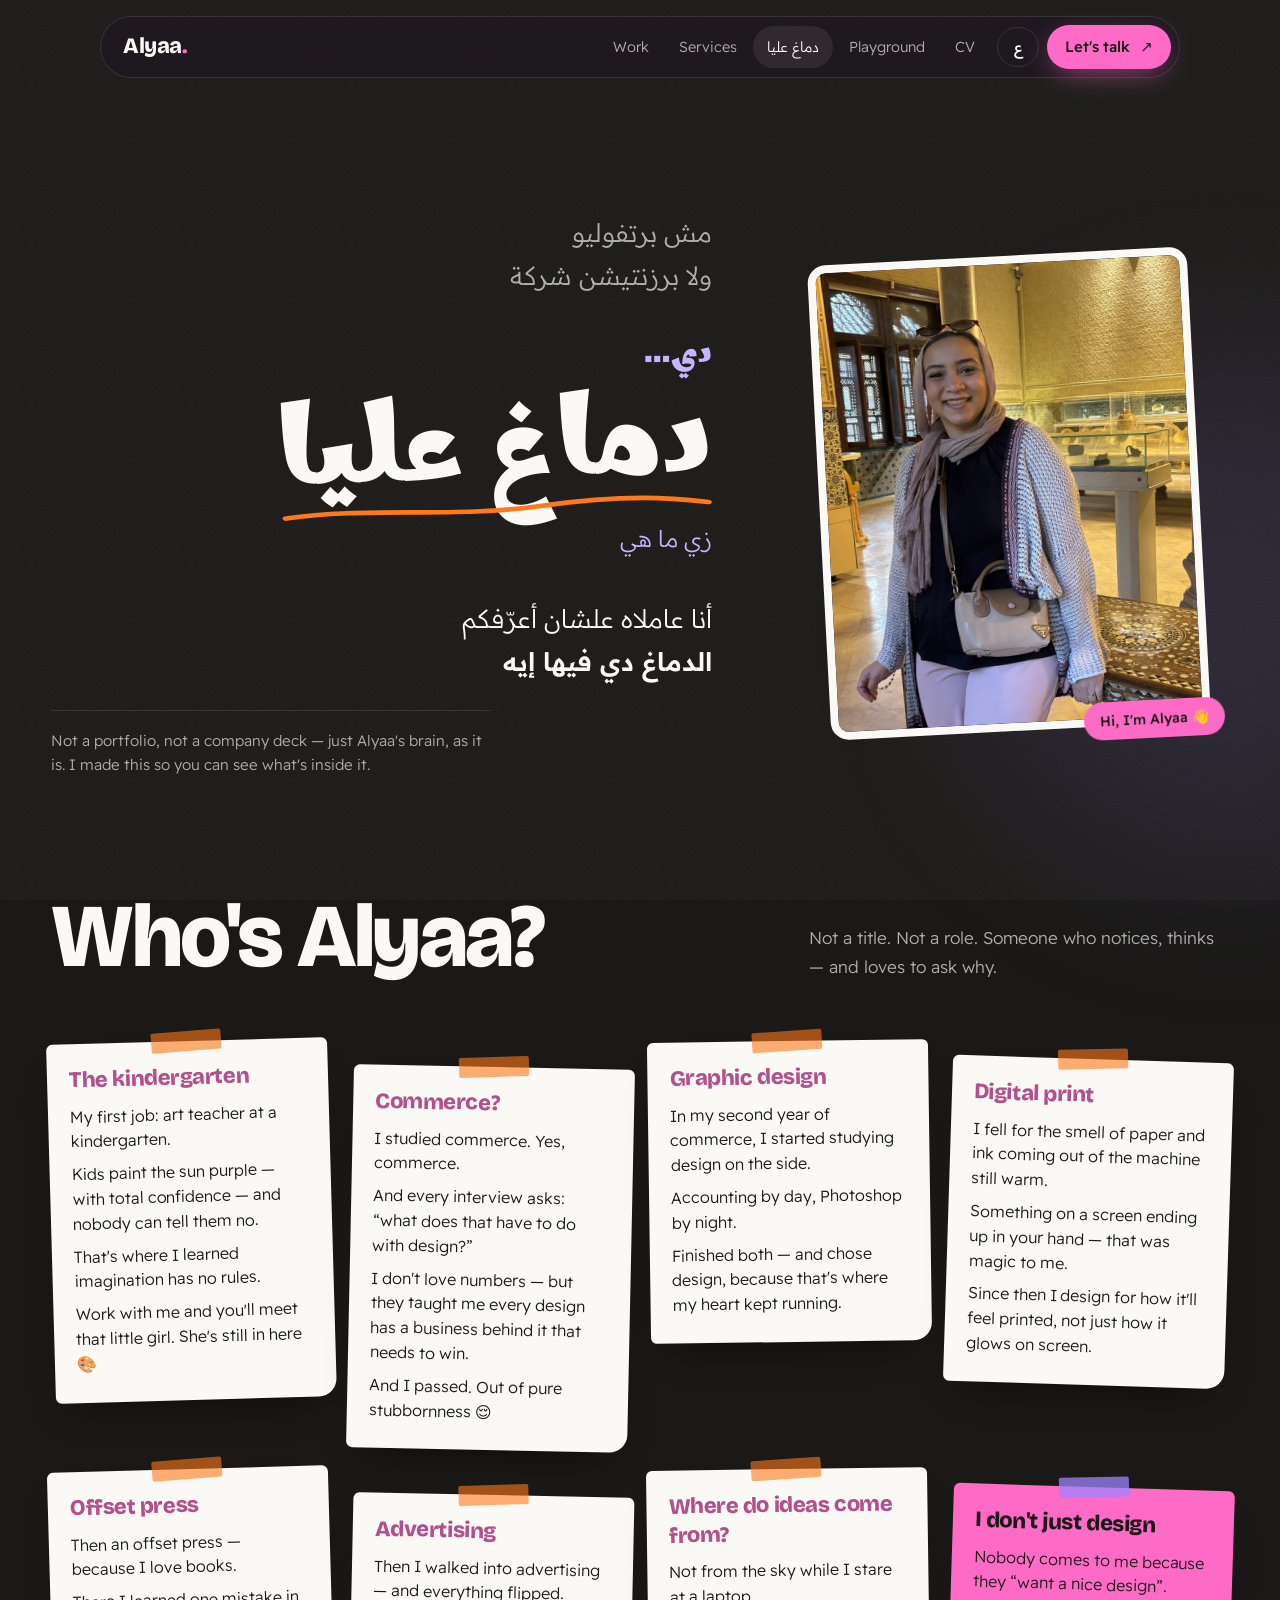
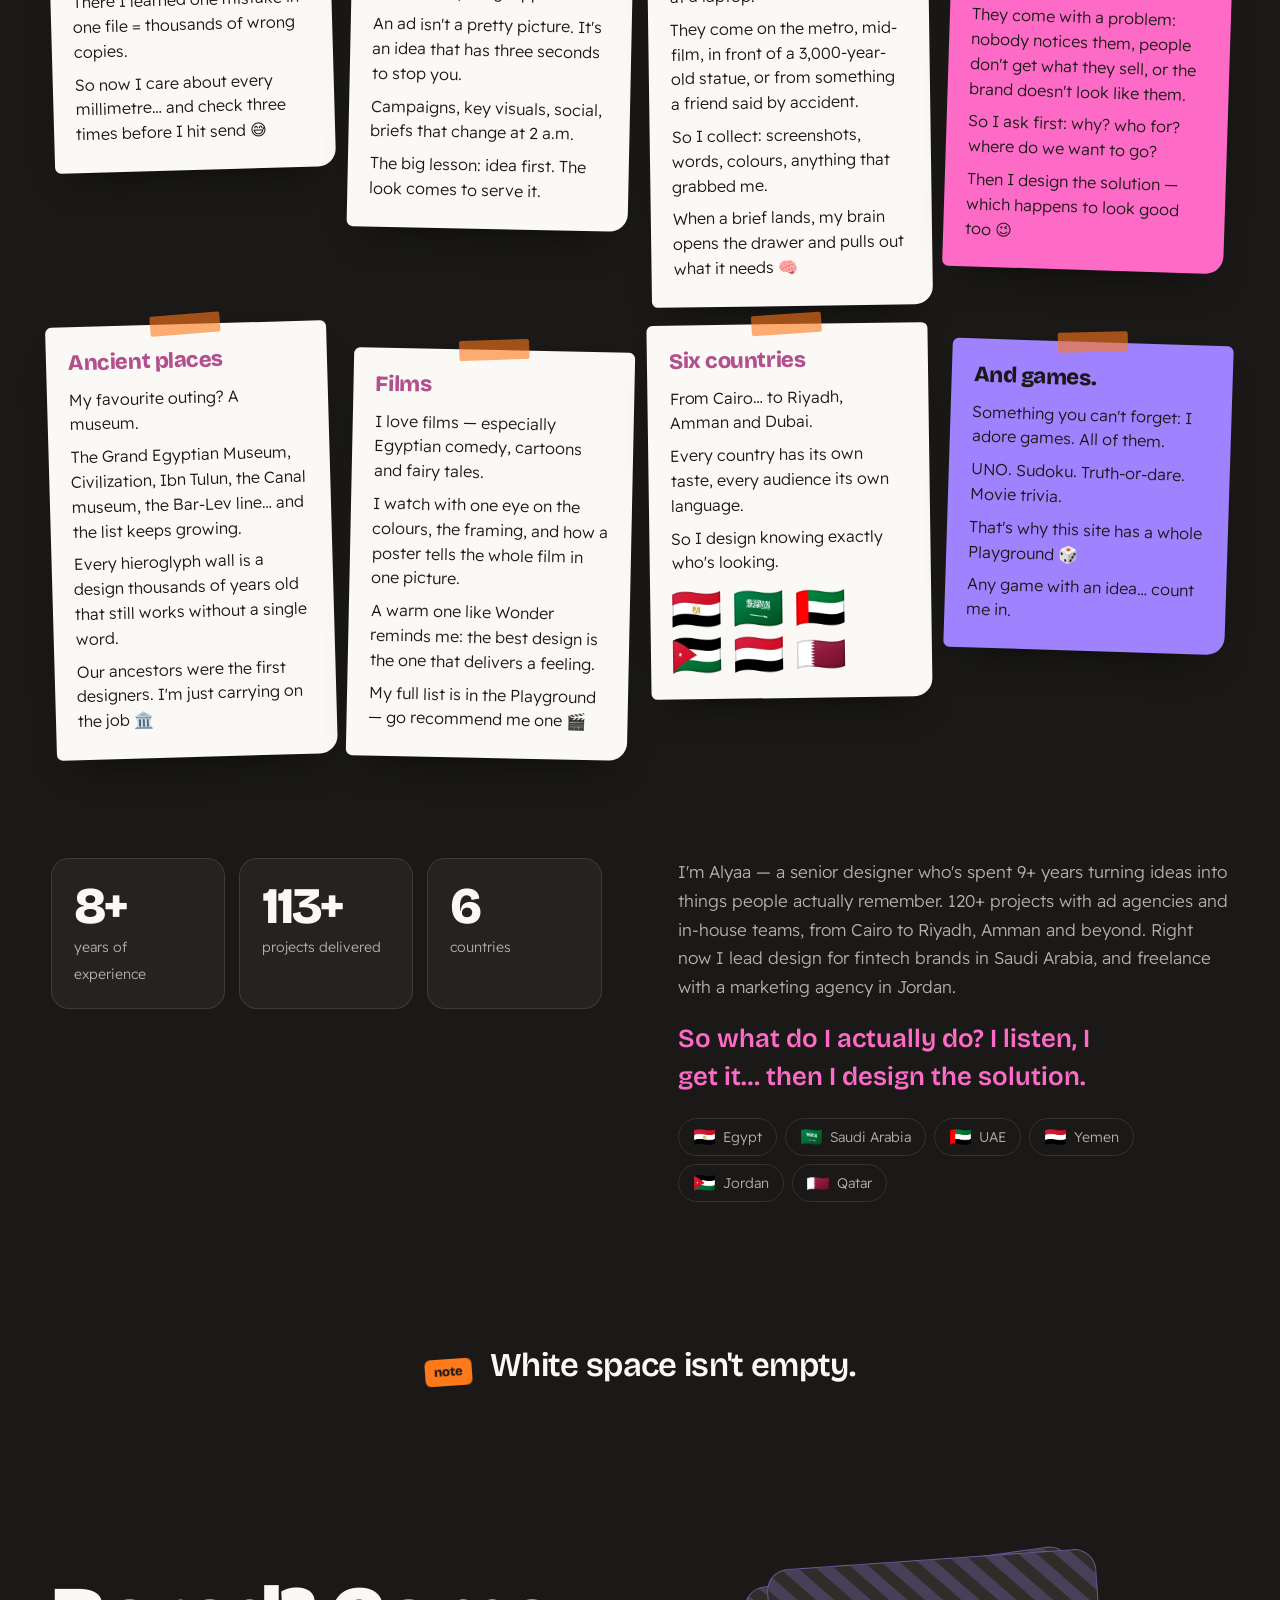
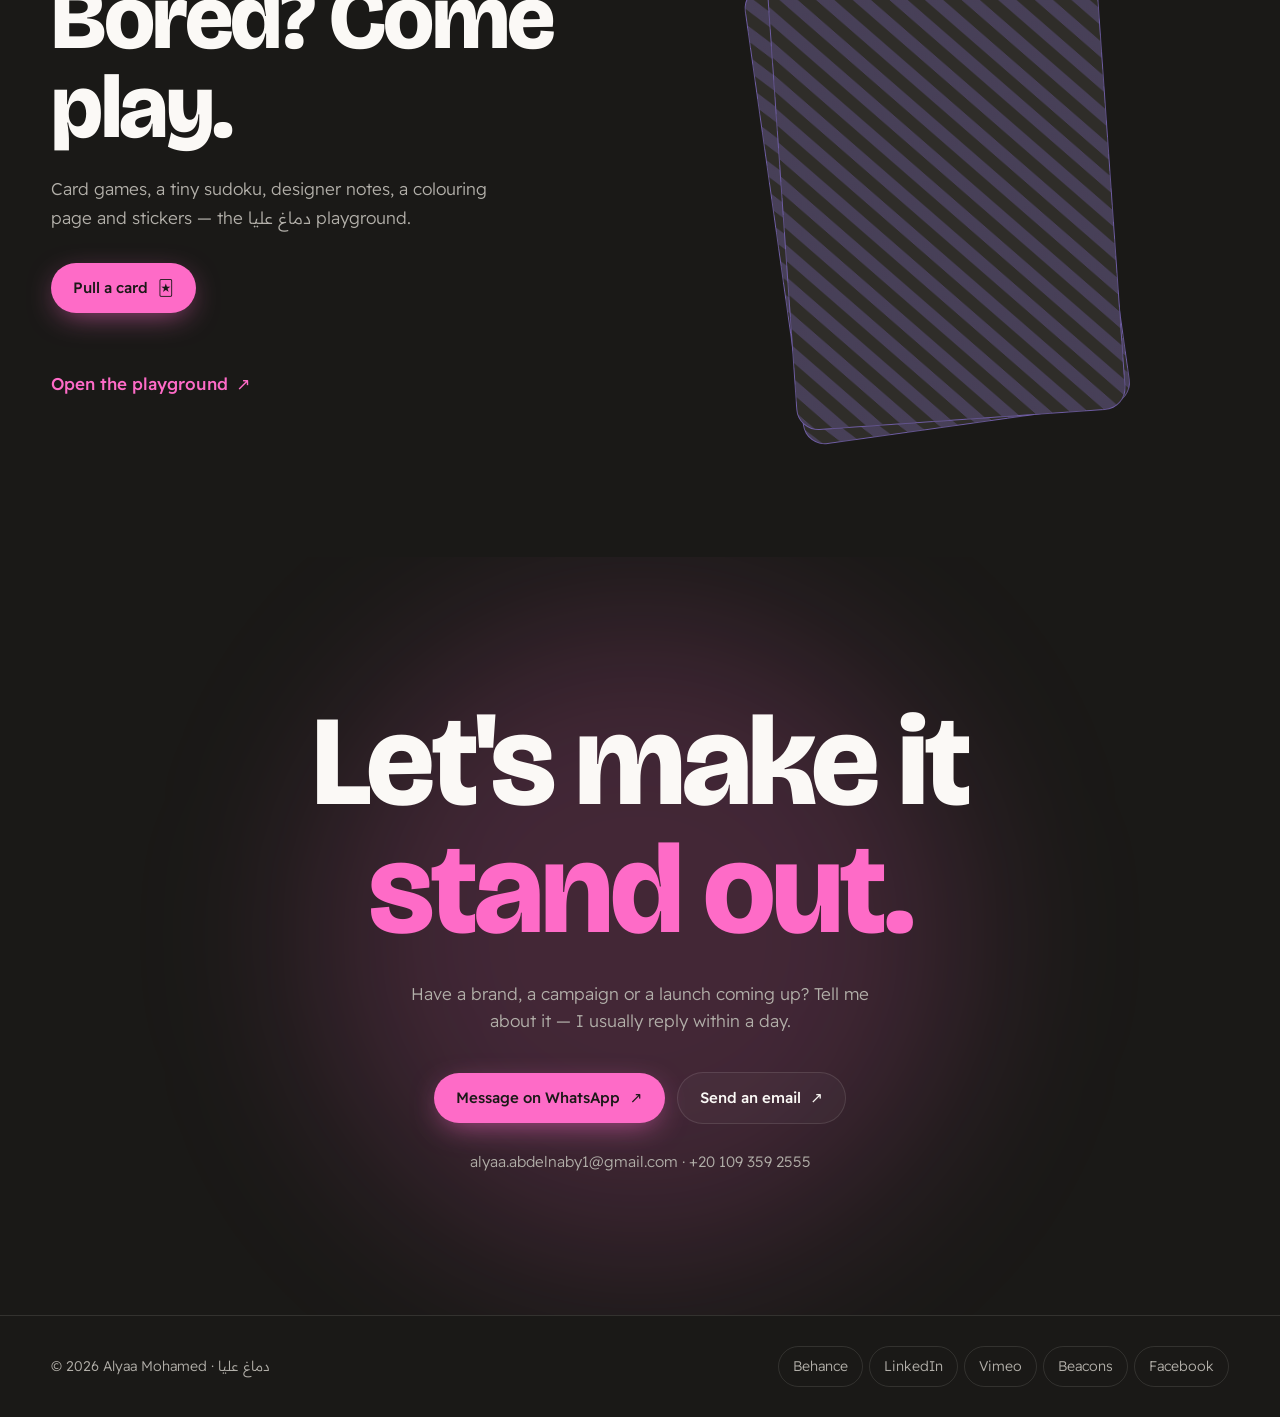
==== brain.html @ 3881c2a4 "Contact form works on GitHub Pages: opens the visitor's email app with the message ready Co-Authored" ====
<!DOCTYPE html>
<html lang="en" dir="ltr">
<head>
<meta charset="utf-8">
<meta name="viewport" content="width=device-width, initial-scale=1">
<title>Alyaa Mohamed — Senior Graphic Designer</title>
<meta name="description" content="دماغ عليا — who Alyaa is, where her way of thinking comes from.">
<meta property="og:title" content="Alyaa Mohamed — دماغ عليا">
<meta property="og:description" content="دماغ عليا — who Alyaa is, where her way of thinking comes from.">
<meta property="og:image" content="https://alyaa-mohamed.github.io/Dmaa8_3alyaa/assets/img/og-share.jpg?v=2">
<meta property="og:image:width" content="1200">
<meta property="og:image:height" content="630">
<meta property="og:type" content="website">
<meta property="og:url" content="https://alyaa-mohamed.github.io/Dmaa8_3alyaa/brain.html">
<meta name="twitter:card" content="summary_large_image">
<meta name="twitter:image" content="https://alyaa-mohamed.github.io/Dmaa8_3alyaa/assets/img/og-share.jpg?v=2">
<meta name="theme-color" content="#1a1917">
<link rel="icon" href="data:image/svg+xml,%3Csvg xmlns='http://www.w3.org/2000/svg' viewBox='0 0 64 64'%3E%3Crect width='64' height='64' rx='16' fill='%231a1917'/%3E%3Ctext x='32' y='44' text-anchor='middle' font-family='Arial' font-weight='900' font-size='36' fill='%23fe6bc7'%3EA%3C/text%3E%3C/svg%3E">
<link rel="preconnect" href="https://fonts.googleapis.com">
<link rel="preconnect" href="https://fonts.gstatic.com" crossorigin>
<link href="https://fonts.googleapis.com/css2?family=Bricolage+Grotesque:opsz,wght@12..96,400;12..96,600;12..96,800&family=Readex+Pro:wght@300;400;500;600&family=Alexandria:wght@500;700;800&family=Marhey:wght@500;700&display=swap" rel="stylesheet">
<link rel="stylesheet" href="assets/style.css?v=1124g">
</head>
<body class="reveal" data-page="brain" data-title="page.brain">

<nav class="nav" aria-label="Main">
  <a class="logo" href="index.html">Alyaa<span>.</span></a>
  <div class="nav-links" id="navLinks">
    <a href="work.html" data-nav="work" data-t="nav.work">Work</a>
    <a href="services.html" data-nav="services" data-t="nav.services">Services</a>
    <a href="brain.html" data-nav="brain" data-t="nav.about">دماغ عليا</a>
    <a href="playground.html" data-nav="playground" data-t="nav.play">Playground</a>
    <a href="cv.html" data-nav="cv" data-t="nav.cv">CV</a>
    <a class="nav-mob-cta" href="contact.html" data-t="nav.contact">Contact</a>
  </div>
  <button class="lang" id="lang" aria-label="Switch language">ع</button>
  <a class="btn btn-hot nav-cta" href="contact.html"><span data-t="nav.cta">Let's talk</span> <span class="arrow">↗</span></a>
  <button class="menu-btn" id="menuBtn" aria-expanded="false" aria-controls="navLinks"><span class="sr" data-t="nav.menu">Menu</span><i></i><i></i><i></i></button>
</nav>

<main>
<div class="page-pad sm"></div>
<section id="about">
  <div class="glow" style="width:500px;height:500px;background:rgba(158,130,254,.12);top:10%;inset-inline-end:-200px"></div>
  <div class="wrap">
    <div class="brain-intro">
      <div class="poem-wrap">
      <div class="poem" dir="rtl" lang="ar">
        <p class="p-not">مش برتفوليو<br>ولا برزنتيشن شركة</p>
        <p class="p-q">دي…</p>
        <p class="mark">دماغ عليا<svg viewBox="0 0 300 24" preserveAspectRatio="none" aria-hidden="true"><path d="M4 16 C 60 6, 120 22, 180 12 S 270 8, 296 14" fill="none" stroke="#fe7919" stroke-width="5" stroke-linecap="round"/></svg></p>
        <p class="p-after">زي ما هي</p>
        <p class="p-why">أنا عاملاه علشان أعرّفكم<br><b>الدماغ دي فيها إيه</b></p>
      </div>
      <p class="brain-en" lang="en" dir="ltr" data-t="brain.en"></p>
      </div>
      <figure class="frame"><img src="assets/img/alyaa-about.jpg" alt="Alyaa Mohamed at the Museum of Islamic Ceramics, Cairo" width="800" height="1000" loading="lazy"><figcaption data-t="about.cap">Hi, I'm Alyaa 👋</figcaption></figure>
    </div>

    <div class="head" style="margin-top:clamp(70px,9vw,120px)">
      <h2 class="h2" data-t="about.title">Who's Alyaa?</h2>
      <p class="lede" data-t="about.lede">Not a title. Not a role. Someone who notices, thinks — and loves to ask why.</p>
    </div>
    <div class="notes" id="notes"></div>

    <div class="about-strip">
      <div class="stats">
        <div class="stat"><b>9+</b><span data-t="about.s1">years of experience</span></div>
        <div class="stat"><b>120+</b><span data-t="about.s3">projects delivered</span></div>
        <div class="stat"><b>6</b><span data-t="about.s2">regional markets</span></div>
      </div>
      <div>
        <p class="about-p" data-t="about.p1"></p>
        <p class="about-q" data-t="about.p2"></p>
        <div class="markets" id="markets"></div>
      </div>
    </div>
  </div>
</section>
<div class="trick"><div class="wrap"><span class="trick-tag">note</span><p dir="auto" data-t="trick.4">White space isn't empty.</p></div></div>
<section id="game" style="padding-top:clamp(20px,4vw,60px)">
  <div class="wrap game">
    <div>
      <h2 class="h2" data-t="home.play.title"></h2>
      <p class="lede" data-t="home.play.copy">I love card games — so here's one. No right answers. Pull a card, think for a second, and send me what you'd pick.</p>
      <div class="game-ctrl">
        <button class="btn btn-hot" id="draw"><span data-t="game.draw">Pull a card</span> <span aria-hidden="true">🃏</span></button>
        <a class="btn btn-ghost" id="answer" target="_blank" rel="noopener" hidden><span data-t="game.answer">Send me your answer</span> <span class="arrow">↗</span></a>
      </div>
      <p class="game-count" id="gameCount" aria-live="polite"></p>
      <a class="link-more" href="playground.html"><span data-t="home.play.cta"></span> <span class="arrow">↗</span></a>
    </div>
    <div class="deck" id="deck" aria-live="polite">
      <div class="gcard back b3" aria-hidden="true"></div>
      <div class="gcard back b2" aria-hidden="true"></div>
      <button class="gcard flip" id="topCard" aria-label="Pull a card">
        <span class="face front"><span class="mark-sm">دماغ عليا</span><span class="qm">?</span></span>
        <span class="face qface"><span class="qnum" id="qNum"></span><span class="qtext" id="qText"></span><span class="mark-sm">دماغ عليا</span></span>
      </button>
    </div>
  </div>
</section>
<section id="contact" class="contact">
  <div class="glow" style="width:640px;height:640px;background:rgba(254,107,199,.18);left:50%;top:50%;transform:translate(-50%,-50%)"></div>
  <div class="wrap">
    <h2 class="h2" data-t="contact.title" data-html>Let's make it<br><span class="o">stand out.</span></h2>
    <p data-t="contact.copy">Have a brand, a campaign or a launch coming up? Tell me about it — I usually reply within a day.</p>
    <div class="cta-row">
      <a class="btn btn-hot" href="https://wa.me/201093592555" target="_blank" rel="noopener"><span data-t="contact.wa">Message on WhatsApp</span> <span class="arrow">↗</span></a>
      <a class="btn btn-ghost" href="mailto:alyaa.abdelnaby1@gmail.com"><span data-t="contact.mail">Send an email</span> <span class="arrow">↗</span></a>
    </div>
    <a class="mail" href="mailto:alyaa.abdelnaby1@gmail.com">alyaa.abdelnaby1@gmail.com · +20 109 359 2555</a>
  </div>
</section>
</main>

<footer>
  <div class="wrap foot">
    <span>© <span id="yr"></span> Alyaa Mohamed · <span dir="rtl">دماغ عليا</span></span>
    <div class="socials">
      <a href="https://www.behance.net/AlyaaMohamed" target="_blank" rel="noopener">Behance</a>
      <a href="https://www.linkedin.com/in/alyaamohamed1/" target="_blank" rel="noopener">LinkedIn</a>
      <a href="https://vimeo.com/user181852872" target="_blank" rel="noopener">Vimeo</a>
      <a href="https://beacons.ai/alyaamohamed" target="_blank" rel="noopener">Beacons</a>
      <a href="https://www.facebook.com/AlyaaMohamedA" target="_blank" rel="noopener">Facebook</a>
    </div>
  </div>
</footer>

<script src="assets/data.js?v=1124g"></script>
<script src="assets/i18n.js?v=1124g"></script>
<script src="assets/site.js?v=1124g"></script>
<script src="assets/motion.js?v=1124g"></script>
</body>
</html>
---- assets/style.css ----
:root{
  --ink:#1a1917;          /* Alyaa black */
  --ink-2:#24231f;        /* raised surface */
  --ink-3:#2f2d29;
  --paper:#fbf9f6;        /* Alyaa cream */
  --muted:#b2afa9;
  --line:rgba(251,249,246,.11);
  --pink:#fe6bc7;         /* primary */
  --pink-deep:#b2508d;
  --pink-soft:rgba(254,107,199,.16);
  --orange:#fe7919;       /* secondary */
  --purple:#9e82fe;       /* secondary */
  --lilac:#c6b5fe;        /* purple, for text on black */
  --display:"Bricolage Grotesque", "Alexandria", system-ui, sans-serif;
  --body:"Readex Pro", system-ui, sans-serif;
  --r-lg:28px; --r-md:18px; --r-sm:12px;
  --pad:clamp(20px,4vw,56px);
  --max:1280px;
}
html[dir="rtl"]{ --display:"Alexandria", "Readex Pro", system-ui, sans-serif; }
*{box-sizing:border-box;margin:0;padding:0}
html{scroll-behavior:smooth;-webkit-text-size-adjust:100%;overflow-x:clip}
body{background:var(--ink);color:var(--paper);font-family:var(--body);font-weight:300;font-size:17px;line-height:1.6;overflow-x:clip}
header.hero,section,.marquee{overflow-x:clip}
body.locked{overflow:hidden}
img{display:block;max-width:100%}
a{color:inherit;text-decoration:none}
button{font:inherit;color:inherit;background:none;border:0;cursor:pointer}
:focus-visible{outline:2px solid var(--pink);outline-offset:3px;border-radius:6px}
::selection{background:var(--pink);color:var(--ink)}

/* grain + glow atmosphere */
body::before{content:"";position:fixed;inset:0;pointer-events:none;z-index:0;opacity:.07;
  background-image:url("data:image/svg+xml,%3Csvg xmlns='http://www.w3.org/2000/svg' width='160' height='160'%3E%3Cfilter id='n'%3E%3CfeTurbulence type='fractalNoise' baseFrequency='.85' numOctaves='3' stitchTiles='stitch'/%3E%3C/filter%3E%3Crect width='100%25' height='100%25' filter='url(%23n)'/%3E%3C/svg%3E")}
.glow{position:absolute;border-radius:50%;filter:blur(90px);pointer-events:none;z-index:0}

.wrap{max-width:var(--max);margin:0 auto;padding:0 var(--pad);position:relative;z-index:1}
section{position:relative;padding:clamp(80px,11vw,150px) 0}

/* ---------- nav ---------- */
.nav{position:fixed;top:16px;left:50%;transform:translateX(-50%);z-index:50;width:min(calc(100% - 24px),980px);
  display:flex;align-items:center;gap:8px;padding:8px 8px 8px 22px;border-radius:999px;
  background:rgba(31,22,35,.62);backdrop-filter:blur(18px) saturate(1.3);-webkit-backdrop-filter:blur(18px) saturate(1.3);
  border:1px solid var(--line)}
html[dir="rtl"] .nav{padding:8px 22px 8px 8px}
.logo{font-family:"Bricolage Grotesque",sans-serif;font-weight:800;font-size:22px;letter-spacing:-.02em;margin-inline-end:auto}
.logo span{color:var(--pink)}
.nav-links{display:flex;gap:2px}
.nav-links a{padding:9px 14px;border-radius:999px;font-size:14.5px;color:var(--muted);transition:color .2s,background .2s}
.nav-links a:hover{color:var(--paper);background:rgba(251,249,246,.06)}
.lang{width:42px;height:40px;border-radius:999px;border:1px solid var(--line);font-size:15px;font-weight:500}
.lang:hover{border-color:var(--pink);color:var(--pink)}
.btn{display:inline-flex;align-items:center;gap:10px;padding:13px 22px;border-radius:999px;font-weight:500;font-size:15px;
  transition:transform .2s, background .2s, box-shadow .2s, border-color .2s;white-space:nowrap}
.btn-hot{background:var(--pink);color:#1a1917;box-shadow:0 8px 30px -8px rgba(254,107,199,.65)}
.btn-hot:hover{transform:translateY(-2px);box-shadow:0 14px 40px -8px rgba(254,107,199,.8)}
.btn-ghost{border:1px solid var(--line);background:rgba(251,249,246,.03)}
.btn-ghost:hover{border-color:rgba(251,249,246,.35)}
.nav .btn{padding:10px 18px}
.arrow{display:inline-block;transition:transform .2s}
html[dir="rtl"] .arrow{transform:scaleX(-1)}
.btn:hover .arrow{transform:translate(3px,-3px)}
html[dir="rtl"] .btn:hover .arrow{transform:scaleX(-1) translate(3px,-3px)}

/* ---------- hero ---------- */
.hero{position:relative;padding:150px 0 70px;min-height:100svh;display:flex;align-items:center}
.hero-grid{display:grid;grid-template-columns:1.35fr .9fr;gap:clamp(30px,5vw,70px);align-items:center}
.status{display:inline-flex;align-items:center;gap:10px;padding:8px 16px 8px 12px;border-radius:999px;border:1px solid var(--line);font-size:14px;color:var(--muted);margin-bottom:28px}
.status i{width:8px;height:8px;border-radius:50%;background:#5ee39a;box-shadow:0 0 0 4px rgba(94,227,154,.15)}
.name{font-family:"Bricolage Grotesque",sans-serif;font-weight:800;font-size:clamp(60px,10vw,150px);line-height:.86;letter-spacing:-.045em;font-variation-settings:"opsz" 96}
.name .ln{display:block;overflow:hidden;padding-bottom:.04em;white-space:nowrap}
.name .ln>span{display:inline-block}
html[dir="rtl"] .name{font-family:"Alexandria",sans-serif;line-height:1.12;letter-spacing:0;font-size:clamp(64px,10.5vw,156px)}
html[dir="rtl"] .name .ln{padding-bottom:.08em}
.name .dot{color:var(--pink)}
.tagline-alt{font-family:"Marhey",sans-serif;font-weight:700;font-size:clamp(26px,3vw,40px);color:var(--lilac);margin:22px 0 0;line-height:1.3;transform:rotate(-2deg);transform-origin:left}
html[dir="rtl"] .tagline-alt{font-family:"Bricolage Grotesque",sans-serif;font-weight:600;letter-spacing:-.01em;transform:none}
.hero-copy{max-width:540px;color:var(--muted);margin:22px 0 34px;font-size:18px}
.hero-copy b{color:var(--paper);font-weight:500}
.cta-row{display:flex;flex-wrap:wrap;gap:12px;align-items:center}
.cta-row .loc{font-size:14px;color:var(--muted);margin-inline-start:6px}

/* arch window */
.arch-wrap{position:relative;justify-self:center;width:min(100%,430px)}
.arch{position:relative;aspect-ratio:4/5.3;border-radius:999px 999px var(--r-lg) var(--r-lg);overflow:hidden;
  background:var(--ink-2);border:1px solid rgba(254,107,199,.45);
  box-shadow:0 0 0 8px rgba(254,107,199,.06),0 30px 120px -20px rgba(254,107,199,.45)}
.arch img{position:absolute;inset:0;width:100%;height:100%;object-fit:cover;opacity:0;transform:scale(1.06);transition:opacity 1.1s ease, transform 5s ease}
.arch img.on{opacity:1;transform:scale(1)}
.arch.portrait img{object-position:top center}
.arch-tag{position:absolute;bottom:18px;inset-inline-start:18px;inset-inline-end:18px;display:flex;justify-content:space-between;align-items:center;gap:10px;
  padding:12px 14px 12px 18px;border-radius:999px;background:rgba(23,16,26,.72);backdrop-filter:blur(12px);-webkit-backdrop-filter:blur(12px);border:1px solid var(--line);font-size:14px}
.arch-tag b{font-weight:500}
.arch-tag small{color:var(--muted);font-size:12.5px;display:block}
.arch-tag .go{width:34px;height:34px;border-radius:50%;background:var(--pink);color:#1a1917;display:grid;place-items:center;flex:none}
.stamp{direction:ltr;position:absolute;top:-18px;inset-inline-end:-18px;width:118px;height:118px;border-radius:50%;background:var(--ink);border:1px solid var(--line);display:grid;place-items:center}
.stamp svg{width:100%;height:100%;animation:spin 24s linear infinite}
.stamp em{position:absolute;font-style:normal;font-family:"Bricolage Grotesque";font-weight:800;font-size:30px;color:var(--pink)}
@keyframes spin{to{transform:rotate(360deg)}}

/* portrait pop-out */
.arch.p-bg{background:radial-gradient(120% 80% at 50% 100%,rgba(254,107,199,.55),transparent 60%),radial-gradient(90% 70% at 50% 15%,rgba(158,130,254,.35),transparent 65%),var(--ink-2)}
.portrait{position:absolute;left:50%;bottom:0;height:104%;width:auto;max-width:none;transform:translateX(-50%);z-index:2;pointer-events:none;
  -webkit-mask-image:linear-gradient(to bottom,#000 80%,transparent 100%);mask-image:linear-gradient(to bottom,#000 80%,transparent 100%);
  filter:drop-shadow(0 20px 40px rgba(0,0,0,.45))}
.arch-tag.static{cursor:default;z-index:3}
.hero-links{display:flex;flex-wrap:wrap;gap:6px;margin-top:22px}
.hero-links a{font-size:14px;padding:7px 14px;border-radius:999px;border:1px solid var(--line);color:var(--muted);transition:all .2s}
.hero-links a:hover{color:var(--paper);border-color:var(--pink)}

/* about photo */
.frame{position:relative;margin-top:44px;width:min(100%,380px);transform:rotate(-3deg);transition:transform .5s cubic-bezier(.2,.8,.1,1)}
html[dir="rtl"] .frame{transform:rotate(3deg)}
.frame:hover{transform:rotate(0)}
.frame img{width:100%;aspect-ratio:4/5;height:auto;object-fit:cover;border-radius:var(--r-md);border:8px solid var(--paper)}
.frame figcaption{position:absolute;bottom:-14px;inset-inline-end:-14px;background:var(--pink);color:#1a1917;font-weight:500;font-size:14px;padding:8px 16px;border-radius:999px}

/* دماغ عليا */
.brain-intro{display:grid;grid-template-columns:1.2fr .8fr;gap:clamp(30px,6vw,90px);align-items:center}
.poem{font-family:"Readex Pro";font-size:clamp(20px,2.1vw,27px);line-height:1.6;font-weight:300;color:var(--paper);text-align:right}
.poem p{margin-bottom:clamp(18px,2.4vw,30px)}
.poem .p-name{font-weight:500;color:var(--muted);font-size:.8em}
.poem .p-q{font-family:"Marhey";font-weight:700;font-size:1.5em;color:var(--lilac);transform:rotate(-2deg);display:inline-block;margin-bottom:clamp(26px,3.4vw,44px)}
.poem .p-small{font-size:.7em;color:var(--muted);margin-bottom:6px;margin-top:clamp(26px,3.4vw,44px)}
.poem .mark{font-family:"Marhey";font-weight:700;font-size:clamp(64px,9vw,132px);line-height:1.05;color:var(--paper);position:relative;display:inline-block;transform:rotate(-3deg);margin-bottom:10px}
.poem .mark svg{position:absolute;left:0;right:0;bottom:-6px;width:100%;height:22px}
.poem .p-after{font-size:.85em;color:var(--muted);margin-top:14px}
.poem .p-why{margin-top:clamp(26px,3.4vw,44px);font-weight:400;color:var(--paper)}
.poem-en{font-size:.62em;color:var(--muted);text-align:right;margin-top:14px}
.brain-intro .frame{margin-top:0;justify-self:center}
.notes{display:grid;grid-template-columns:repeat(4,1fr);gap:18px;align-items:start}
.note{background:var(--paper);color:#1a1917;border-radius:6px 6px 18px 6px;padding:22px 22px 26px;font-size:16px;line-height:1.55;box-shadow:0 20px 40px -24px rgba(0,0,0,.7);position:relative}
.note:nth-child(4n+1){transform:rotate(-1.6deg)}
.note:nth-child(4n+2){transform:rotate(1.2deg);margin-top:26px}
.note:nth-child(4n+3){transform:rotate(-.8deg)}
.note:nth-child(4n){transform:rotate(1.8deg);margin-top:18px}
.note::before{content:"";position:absolute;top:-10px;left:50%;width:70px;height:20px;transform:translateX(-50%) rotate(-3deg);background:rgba(254,121,25,.6);border-radius:2px}
.note h3{font-family:"Marhey";font-weight:700;font-size:22px;color:var(--pink-deep);margin-bottom:10px;line-height:1.3}
html[dir="ltr"] .note h3{font-family:"Bricolage Grotesque";font-weight:800;letter-spacing:-.02em}
.note p{margin-bottom:8px}
.note p:last-child{margin-bottom:0}
.note.games{background:var(--purple);color:#1a1917}
.note.games h3{color:#1a1917}
.about-strip{display:grid;grid-template-columns:1fr 1fr;gap:clamp(30px,6vw,90px);margin-top:clamp(60px,8vw,100px);align-items:start}
.about-strip .stats{margin-top:0}
.about-p{color:var(--muted)}

/* card game */
.game{display:grid;grid-template-columns:1fr 1fr;gap:clamp(30px,6vw,90px);align-items:center}
.game .lede{margin:22px 0 30px;max-width:440px}
.game-ctrl{display:flex;flex-wrap:wrap;gap:12px}
.game-count{margin-top:16px;color:var(--muted);font-size:14px;min-height:1.4em}
.deck{position:relative;width:min(100%,330px);aspect-ratio:5/7;justify-self:center;perspective:1400px}
.gcard{position:absolute;inset:0;border-radius:22px}
.gcard.back{background:repeating-linear-gradient(45deg,rgba(158,130,254,.22) 0 12px,transparent 12px 24px),var(--ink-3);border:1px solid rgba(158,130,254,.45)}
.gcard.b3{transform:rotate(-8deg) translate(-18px,8px)}
.gcard.b2{transform:rotate(-4deg) translate(-8px,4px)}
.flip{transform-style:preserve-3d;transition:transform .7s cubic-bezier(.2,.8,.1,1);cursor:pointer}
.flip.turned{transform:rotateY(180deg)}
.flip.out{transform:translateX(130%) rotate(18deg);opacity:0;transition:transform .45s ease-in,opacity .45s}
html[dir="rtl"] .flip.out{transform:translateX(-130%) rotate(-18deg)}
.face{position:absolute;inset:0;border-radius:22px;backface-visibility:hidden;-webkit-backface-visibility:hidden;display:flex;flex-direction:column;justify-content:space-between;align-items:center;padding:26px;text-align:center}
.face.front{background:radial-gradient(circle at 50% 40%,rgba(254,107,199,.35),transparent 60%),var(--ink-2);border:1px solid rgba(254,107,199,.5)}
.face.front .qm{font-family:"Marhey";font-weight:700;font-size:150px;line-height:1;color:var(--pink);margin:auto}
.face.qface{background:var(--paper);color:#1a1917;transform:rotateY(180deg);border:1px solid var(--paper)}
.qnum{font-family:"Bricolage Grotesque";font-weight:800;color:var(--orange);font-size:15px;align-self:flex-start}
.qtext{font-family:"Marhey";font-weight:700;font-size:clamp(22px,2.3vw,28px);line-height:1.45;margin:auto 0}
html[dir="ltr"] .qtext{font-family:"Bricolage Grotesque";font-weight:600;letter-spacing:-.015em;line-height:1.25}
.mark-sm{font-family:"Marhey";font-weight:700;font-size:16px;color:var(--muted)}
.face.qface .mark-sm{color:var(--pink-deep)}

/* process */
.proc-head{display:grid;grid-template-columns:1.3fr .7fr;gap:30px;align-items:end;margin-bottom:clamp(36px,5vw,60px)}
.proc-big{font-family:var(--display);font-weight:800;font-size:clamp(36px,5.4vw,78px);line-height:1;letter-spacing:-.035em}
html[dir="rtl"] .proc-big{letter-spacing:0;line-height:1.25}
.proc-big span{color:var(--pink)}
.proc-q{font-family:"Marhey";font-weight:700;font-size:clamp(24px,2.6vw,36px);color:var(--lilac);transform:rotate(-2deg)}
.steps{list-style:none;display:grid;grid-template-columns:repeat(4,1fr);gap:16px;counter-reset:st}
.steps li{position:relative;padding:26px 22px 24px;border-radius:var(--r-md);background:var(--ink-2);border:1px solid var(--line)}
.steps li::before{counter-increment:st;content:"0" counter(st);font-family:"Bricolage Grotesque";font-weight:800;font-size:14px;color:var(--orange);display:block;margin-bottom:14px}
.steps h3{font-family:"Marhey";font-weight:700;font-size:26px;line-height:1.3;margin-bottom:8px}
html[dir="ltr"] .steps h3{font-family:"Bricolage Grotesque";font-weight:800;letter-spacing:-.02em}
.steps p{color:var(--muted);font-size:15.5px}
.steps li:not(:last-child)::after{content:"→";position:absolute;top:24px;inset-inline-end:-13px;width:26px;height:26px;border-radius:50%;background:var(--ink);border:1px solid var(--line);display:grid;place-items:center;font-size:13px;color:var(--pink);z-index:1}
html[dir="rtl"] .steps li:not(:last-child)::after{content:"←"}
.diff{margin-top:clamp(50px,7vw,80px);padding:clamp(24px,4vw,44px);border-radius:var(--r-lg);border:1px solid rgba(254,107,199,.3);background:linear-gradient(135deg,rgba(254,107,199,.10),rgba(158,130,254,.06) 60%,transparent)}
.diff-title{font-family:var(--display);font-weight:600;font-size:clamp(20px,2vw,26px);margin-bottom:22px}
.diff-grid{display:grid;grid-template-columns:1fr 1fr;border-top:1px solid var(--line)}
.diff-grid div{padding:14px 4px;border-bottom:1px solid var(--line);font-size:16.5px}
.diff-grid .h{font-size:13.5px;color:var(--muted);padding-top:12px}
.diff-grid .m{color:var(--muted);text-decoration:line-through;text-decoration-color:rgba(251,249,246,.25)}
.diff-grid .b{color:var(--paper);font-weight:500}
.diff-grid .b::before{content:"✦ ";color:var(--pink)}
.diff-note{margin-top:20px;color:var(--muted);font-size:15px}
.extra{margin-top:26px;display:flex;flex-wrap:wrap;gap:8px;align-items:center}
.extra h4{font-weight:400;color:var(--muted);font-size:15px;margin-inline-end:10px}
.extra span{padding:9px 16px;border-radius:999px;border:1px dashed rgba(158,130,254,.5);font-size:14.5px;color:var(--lilac)}
/* designer notes between sections */
.trick{position:relative;z-index:1;padding:0 0 clamp(70px,9vw,120px)}
.trick .wrap{display:flex;align-items:baseline;gap:18px;justify-content:center;text-align:center}
.trick-tag{font-family:"Bricolage Grotesque";font-weight:800;font-size:13px;color:#1a1917;background:var(--orange);border-radius:6px;padding:3px 9px;transform:rotate(-4deg)}
.trick p{font-family:"Marhey";font-weight:700;font-size:clamp(22px,2.6vw,34px);color:var(--paper);line-height:1.35}
html[dir="ltr"] .trick p{font-family:"Bricolage Grotesque";font-weight:600;letter-spacing:-.02em}

/* brands wall */
.brands{display:flex;flex-wrap:wrap;gap:4px 34px;align-items:baseline}
.brands span{font-family:var(--display);font-weight:600;font-size:clamp(26px,3.6vw,52px);letter-spacing:-.03em;line-height:1.25;color:rgba(251,249,246,.38);transition:color .25s}
html[dir="rtl"] .brands span{letter-spacing:0}
.brands span:hover{color:var(--paper)}
.brands span.team{color:var(--paper)}
.brands-note{margin-top:26px;color:var(--muted);font-size:15px;display:flex;align-items:center;gap:10px}
.brands-note i{width:10px;height:10px;border-radius:50%;background:var(--paper)}

/* CV block */
.cv{display:grid;grid-template-columns:1.1fr .9fr;gap:clamp(30px,6vw,90px);align-items:center;padding:clamp(28px,5vw,64px);border-radius:var(--r-lg);
  background:linear-gradient(135deg,rgba(254,107,199,.16),rgba(158,130,254,.10) 60%,transparent),var(--ink-2);border:1px solid rgba(254,107,199,.3)}
.cv .h2{font-size:clamp(40px,5.2vw,76px)}
.cv p{color:var(--muted);margin:20px 0 26px;max-width:460px}
.cv ul{list-style:none;display:grid;gap:10px;margin-bottom:30px}
.cv li{display:flex;gap:12px;align-items:baseline}
.cv li b{font-family:"Bricolage Grotesque";font-weight:800;font-size:28px;letter-spacing:-.03em;min-width:78px;color:var(--pink)}
.cv li span{color:var(--paper)}
.paper{position:relative;justify-self:center;width:min(100%,360px)}
.paper img{width:100%;border-radius:10px;box-shadow:0 40px 80px -30px rgba(0,0,0,.7);transform:rotate(4deg);transition:transform .5s cubic-bezier(.2,.8,.1,1);position:relative;z-index:2}
.paper::before{content:"";position:absolute;inset:0;border-radius:10px;background:var(--paper);opacity:.14;transform:rotate(-5deg) translate(-14px,10px)}
.cv:hover .paper img{transform:rotate(0) translateY(-6px)}
.job ul{list-style:none;margin-top:10px;display:grid;gap:4px}
.job li{font-size:14.5px;color:var(--muted);padding-inline-start:16px;position:relative}
.job li::before{content:"";position:absolute;inset-inline-start:0;top:.7em;width:6px;height:1px;background:var(--pink)}
.job .tagline{font-size:13.5px;color:var(--lilac);margin-top:2px}
.course.edu{border-color:rgba(158,130,254,.35)}
.course.edu p{color:var(--lilac)}

/* hero entrance — the one orchestrated moment */
.reveal .name .ln>span{transform:translateY(105%)}
.reveal .fade{opacity:0;transform:translateY(14px)}
.reveal .arch-wrap{opacity:0;transform:scale(.96)}
.loaded .name .ln>span{transform:none;transition:transform 1s cubic-bezier(.2,.8,.1,1)}
.loaded .name .ln:nth-child(2)>span{transition-delay:.09s}
.loaded .fade{opacity:1;transform:none;transition:opacity .8s .35s, transform .8s .35s}
.loaded .arch-wrap{opacity:1;transform:none;transition:opacity 1.2s .2s, transform 1.2s .2s cubic-bezier(.2,.8,.1,1)}

/* ---------- marquee ---------- */
.marquee{border-block:1px solid var(--line);overflow:hidden;padding:20px 0;position:relative;z-index:1;background:rgba(31,22,35,.4)}
.track{display:flex;width:max-content;animation:slide 38s linear infinite}
html[dir="rtl"] .track{animation-name:slide-rtl}
.track span{font-family:var(--display);font-weight:600;font-size:clamp(20px,2.4vw,30px);letter-spacing:-.01em;padding:0 26px;display:flex;align-items:center;gap:52px;white-space:nowrap}
.track span::after{content:"✦";color:var(--orange);font-size:.7em}
@keyframes slide{to{transform:translateX(-50%)}}
@keyframes slide-rtl{to{transform:translateX(50%)}}

/* ---------- headings ---------- */
.head{display:flex;justify-content:space-between;align-items:end;gap:30px;flex-wrap:wrap;margin-bottom:clamp(36px,5vw,60px)}
.h2{font-family:var(--display);font-weight:800;font-size:clamp(44px,7vw,104px);line-height:.92;letter-spacing:-.04em}
html[dir="rtl"] .h2{letter-spacing:0;line-height:1.1;font-size:clamp(40px,6vw,86px)}
.lede{max-width:420px;color:var(--muted)}

/* ---------- work ---------- */
.filters{display:flex;flex-wrap:wrap;gap:8px;margin-bottom:34px}
.chip{padding:10px 18px;border-radius:999px;border:1px solid var(--line);font-size:14.5px;color:var(--muted);transition:all .2s}
.chip:hover{color:var(--paper);border-color:rgba(251,249,246,.3)}
.chip[aria-pressed="true"]{background:var(--paper);color:var(--ink);border-color:var(--paper);font-weight:500}
.chip sup{font-size:11px;margin-inline-start:4px;opacity:.7}
.grid{display:grid;grid-template-columns:repeat(6,1fr);gap:clamp(14px,1.8vw,24px)}
.card{grid-column:span 2;position:relative;text-align:start;display:block;align-self:start}
.card.big{grid-column:span 3}
.card .img{position:relative;border-radius:var(--r-lg);overflow:hidden;aspect-ratio:4/3.1;background:var(--ink-2);border:1px solid var(--line)}
.card.big .img{aspect-ratio:4/3}
.card img{width:100%;height:100%;object-fit:cover;transition:transform .7s cubic-bezier(.2,.8,.1,1)}
.card:hover img{transform:scale(1.045)}
.card .badge{position:absolute;top:14px;inset-inline-end:14px;width:46px;height:46px;border-radius:50%;background:var(--pink);color:#1a1917;display:grid;place-items:center;font-size:18px;
  transform:scale(.6) rotate(-45deg);opacity:0;transition:all .35s cubic-bezier(.2,.8,.1,1)}
.card:hover .badge,.card:focus-visible .badge{transform:none;opacity:1}
.card .meta{display:flex;flex-direction:column;align-items:flex-start;gap:4px;padding:16px 6px 0}
.card h3{font-family:var(--display);font-weight:600;font-size:clamp(19px,1.7vw,23px);letter-spacing:-.015em;line-height:1.25}
html[dir="rtl"] .card h3{letter-spacing:0}
.card p{font-size:14px;color:var(--muted);white-space:nowrap}
.card.hide{display:none}

/* ---------- services ---------- */
.svc{border-top:1px solid var(--line)}
.svc-row{display:grid;grid-template-columns:1fr 1.1fr 40px;gap:30px;align-items:center;padding:30px 4px;border-bottom:1px solid var(--line);transition:padding .3s, background .3s}
.svc-row h3{font-family:var(--display);font-weight:600;font-size:clamp(26px,3.4vw,46px);letter-spacing:-.03em;line-height:1.05;transition:color .3s}
html[dir="rtl"] .svc-row h3{letter-spacing:0}
.svc-row p{color:var(--muted);max-width:460px}
.svc-row .plus{font-size:26px;color:var(--muted);transition:transform .3s,color .3s;justify-self:end}
.svc-row:hover{padding-inline:22px;background:linear-gradient(90deg,var(--pink-soft),transparent 70%)}
html[dir="rtl"] .svc-row:hover{background:linear-gradient(270deg,var(--pink-soft),transparent 70%)}
.svc-row:hover h3{color:var(--pink)}
.svc-row:hover .plus{transform:rotate(90deg);color:var(--pink)}
.sectors{margin-top:56px;display:flex;flex-wrap:wrap;align-items:center;gap:10px}
.sectors h4{font-weight:400;color:var(--muted);font-size:15px;margin-inline-end:10px}
.sector{padding:10px 18px;border-radius:999px;background:var(--ink-2);border:1px solid var(--line);font-size:15px}

/* ---------- about ---------- */
.about-grid{display:grid;grid-template-columns:1fr 1fr;gap:clamp(30px,6vw,90px);align-items:start}
.big-quote{font-family:var(--display);font-weight:600;font-size:clamp(28px,3.4vw,46px);line-height:1.15;letter-spacing:-.025em}
html[dir="rtl"] .big-quote{letter-spacing:0;line-height:1.45}
.big-quote span{color:var(--pink)}
.about-body p{color:var(--muted);margin-bottom:18px}
.stats{display:grid;grid-template-columns:repeat(3,1fr);gap:14px;margin-top:40px}
.stat{padding:22px;border-radius:var(--r-md);background:var(--ink-2);border:1px solid var(--line)}
.stat b{display:block;font-family:"Bricolage Grotesque";font-weight:800;font-size:clamp(34px,4vw,52px);line-height:1;letter-spacing:-.04em;color:var(--paper)}
.stat span{font-size:14px;color:var(--muted)}
.markets{display:flex;flex-wrap:wrap;gap:8px;margin-top:22px}
.markets span{font-size:14px;padding:7px 14px;border-radius:999px;border:1px solid var(--line);color:var(--muted)}

/* ---------- experience ---------- */
.xp{display:grid;grid-template-columns:.8fr 1.6fr;gap:clamp(30px,6vw,90px)}
.xp-side{position:sticky;top:110px;align-self:start}
.xp-side p{color:var(--muted);margin:20px 0 28px;max-width:340px}
.job{display:grid;grid-template-columns:52px 1fr auto;gap:18px;padding:26px 0;border-bottom:1px solid var(--line);align-items:baseline}
.job:first-child{border-top:1px solid var(--line)}
.job .n{font-family:"Bricolage Grotesque";font-weight:600;color:var(--orange);font-size:15px}
.job h3{font-family:var(--display);font-weight:600;font-size:clamp(22px,2.3vw,30px);letter-spacing:-.02em;line-height:1.15}
html[dir="rtl"] .job h3{letter-spacing:0}
.job p{color:var(--muted);font-size:15px;margin-top:4px}
.job time{font-size:14px;color:var(--muted);white-space:nowrap}
.job.now time{color:var(--paper)}

/* ---------- learning + tools ---------- */
.learn{display:grid;grid-template-columns:repeat(3,1fr);gap:14px}
.course{padding:24px;border-radius:var(--r-md);border:1px solid var(--line);background:linear-gradient(160deg,var(--ink-2),transparent);min-height:128px;display:flex;flex-direction:column;justify-content:space-between;gap:16px}
.course h3{font-weight:500;font-size:17.5px;line-height:1.35}
.course p{font-size:14px;color:var(--muted)}
.course.dip{border-color:rgba(254,121,25,.45)}
.course.dip p{color:var(--orange)}
.tools{margin-top:56px;display:grid;grid-template-columns:auto 1fr;gap:20px 40px;align-items:center}
.tools h4{font-weight:400;color:var(--muted);font-size:15px}
.tool-list{display:flex;flex-wrap:wrap;gap:8px}
.tool-list span{padding:9px 16px;border-radius:999px;background:var(--ink-2);border:1px solid var(--line);font-size:14.5px}
.tool-list.ai span{background:transparent;border-style:dashed;color:var(--muted)}

/* ---------- contact ---------- */
.contact{text-align:center;overflow:hidden}
.contact .h2{font-size:clamp(54px,10vw,150px)}
.contact .h2 .o{color:var(--pink)}
.contact p{color:var(--muted);max-width:480px;margin:26px auto 38px}
.contact .cta-row{justify-content:center}
.mail{display:block;margin-top:26px;color:var(--muted);font-size:15px}
.mail:hover{color:var(--paper)}
footer{border-top:1px solid var(--line);padding:30px 0;position:relative;z-index:1}
.foot{display:flex;flex-wrap:wrap;gap:18px;justify-content:space-between;align-items:center;font-size:14px;color:var(--muted)}
.socials{display:flex;flex-wrap:wrap;gap:6px}
.socials a{padding:8px 14px;border-radius:999px;border:1px solid var(--line)}
.socials a:hover{color:var(--paper);border-color:var(--pink)}

/* ---------- case study overlay ---------- */
.cs{position:fixed;inset:0;z-index:80;background:var(--ink);overflow-y:auto;opacity:0;visibility:hidden;transform:translateY(24px);transition:opacity .45s, transform .45s cubic-bezier(.2,.8,.1,1), visibility 0s .45s}
.cs.open{opacity:1;visibility:visible;transform:none;transition:opacity .45s, transform .45s cubic-bezier(.2,.8,.1,1)}
.cs-bar{position:sticky;top:0;z-index:2;display:flex;justify-content:space-between;align-items:center;padding:14px var(--pad);background:rgba(23,16,26,.8);backdrop-filter:blur(16px);-webkit-backdrop-filter:blur(16px);border-bottom:1px solid var(--line)}
.cs-bar .count{font-size:14px;color:var(--muted)}
.close{display:inline-flex;align-items:center;gap:8px;padding:10px 18px;border-radius:999px;border:1px solid var(--line);font-size:14.5px}
.close:hover{border-color:var(--pink);color:var(--pink)}
.cs-head{max-width:var(--max);margin:0 auto;padding:clamp(40px,6vw,80px) var(--pad) 40px;display:grid;grid-template-columns:1.4fr 1fr;gap:40px;align-items:end}
.cs-head h2{font-family:var(--display);font-weight:800;font-size:clamp(40px,6.5vw,96px);line-height:.95;letter-spacing:-.04em}
html[dir="rtl"] .cs-head h2{letter-spacing:0;line-height:1.15}
.cs-head .alt{font-family:"Alexandria";color:var(--lilac);font-size:clamp(18px,2vw,24px);margin-top:14px}
html[dir="rtl"] .cs-head .alt{font-family:"Bricolage Grotesque";font-weight:600}
.cs-info p{color:var(--muted);margin-bottom:22px}
.cs-info dl{display:grid;grid-template-columns:auto 1fr;gap:10px 22px;font-size:15px;margin-bottom:26px}
.cs-info dt{color:var(--muted)}
.cs-gallery{max-width:1140px;margin:0 auto;padding:0 var(--pad) 40px;display:grid;gap:14px}
.cs-gallery img{width:100%;border-radius:var(--r-md);background:var(--ink-2);min-height:200px}
.cs-gallery img.ok{min-height:0}
.cs-next{max-width:var(--max);margin:30px auto 0;padding:60px var(--pad) 90px;border-top:1px solid var(--line);display:flex;justify-content:space-between;align-items:center;gap:30px;flex-wrap:wrap}
.cs-next small{color:var(--muted);display:block;margin-bottom:6px;font-size:14px}
.cs-next h3{font-family:var(--display);font-weight:800;font-size:clamp(30px,5vw,64px);letter-spacing:-.035em;line-height:1}
html[dir="rtl"] .cs-next h3{letter-spacing:0;line-height:1.2}
.cs-next button{text-align:start}
.cs-next button:hover h3{color:var(--pink)}
.cs-next .thumb{width:min(320px,100%);aspect-ratio:4/3;border-radius:var(--r-md);overflow:hidden}
.cs-next .thumb img{width:100%;height:100%;object-fit:cover}

/* ---------- responsive ---------- */
@media (max-width:980px){
  .proc-head{grid-template-columns:1fr}
  .steps{grid-template-columns:1fr 1fr}
  .steps li:nth-child(2)::after{display:none}
  .brain-intro,.about-strip,.game{grid-template-columns:1fr}
  .notes{grid-template-columns:1fr 1fr}
  .cv{grid-template-columns:1fr}
  .nav-links{display:none}
  .hero{padding-top:120px}
  .hero-grid{grid-template-columns:1fr}
  .arch-wrap{width:min(100%,380px)}
  .card,.card.big{grid-column:span 3}
  .about-grid,.xp,.cs-head{grid-template-columns:1fr}
  .xp-side{position:static}
  .learn{grid-template-columns:1fr 1fr}
  .svc-row{grid-template-columns:1fr 40px}
  .svc-row p{grid-column:1/2;grid-row:2}
  .svc-row .plus{grid-row:1;grid-column:2}
}
@media (max-width:620px){
  body{font-size:16px}
  .nav .btn{display:none}
  .grid{grid-template-columns:1fr 1fr;gap:12px}
  .card{grid-column:span 1}
  .card.big{grid-column:1/-1}
  .card .img,.card.big .img{border-radius:16px;aspect-ratio:1/1}
  .card.big .img{aspect-ratio:4/3}
  .card .meta{flex-direction:column;gap:2px;padding:10px 2px 0}
  .card h3{font-size:15.5px}
  .card p{font-size:12.5px;white-space:normal}
  .card .badge{width:36px;height:36px;opacity:1;transform:none;top:10px;inset-inline-end:10px;font-size:14px}
  .cv{grid-template-columns:1fr}
  .steps{grid-template-columns:1fr}
  .steps li::after{display:none}
  .diff-grid div{font-size:15px}
  .trick .wrap{flex-direction:column;align-items:center;gap:10px}
  .notes{display:flex;overflow-x:auto;scroll-snap-type:x mandatory;gap:14px;padding:18px var(--pad) 28px;margin-inline:calc(var(--pad) * -1)}
  .note{flex:0 0 80%;scroll-snap-align:center;margin-top:0!important}
  .poem{font-size:19px}
  .learn{grid-template-columns:1fr}
  .stats{grid-template-columns:1fr 1fr 1fr;gap:8px}
  .stat{padding:16px}
  .job{grid-template-columns:36px 1fr}
  .job time{grid-column:2}
  .tools{grid-template-columns:1fr}
  .stamp{width:92px;height:92px;top:-12px;inset-inline-end:-6px}
  .cs-next .thumb{display:none}
}
@media (prefers-reduced-motion:reduce){
  *,*::before,*::after{animation:none!important;transition:none!important;scroll-behavior:auto!important}
  .reveal .name .ln>span,.reveal .fade,.reveal .arch-wrap{transform:none;opacity:1}
}

/* ================= multi-page additions ================= */
.nav{width:min(calc(100% - 24px),1080px)}
.nav-links a[aria-current="page"]{color:var(--paper);background:rgba(251,249,246,.08)}
.nav-mob-cta,.menu-btn{display:none}
.sr{position:absolute;width:1px;height:1px;overflow:hidden;clip:rect(0 0 0 0)}
.menu-btn{width:42px;height:40px;border-radius:999px;border:1px solid var(--line);position:relative}
.menu-btn i{position:absolute;left:12px;right:12px;height:2px;background:var(--paper);border-radius:2px;transition:transform .25s,top .25s}
.menu-btn i:nth-of-type(1){top:15px}.menu-btn i:nth-of-type(2){top:23px}
.nav.open .menu-btn i:nth-of-type(1){top:19px;transform:rotate(45deg)}
.nav.open .menu-btn i:nth-of-type(2){top:19px;transform:rotate(-45deg)}
@media (max-width:980px){
  .menu-btn{display:block}
  .nav .nav-cta{display:none}
  .nav{flex-wrap:wrap}
  .nav-links{display:none;order:9;width:100%;flex-direction:column;padding:10px 4px 6px;gap:2px}
  .nav.open{border-radius:26px;background:rgba(26,25,23,.97)}
  .nav.open .nav-links{display:flex}
  .nav-links a{font-size:17px;padding:12px 14px}
  .nav-mob-cta{display:block;color:var(--pink)!important}
}
.page-head{position:relative;padding:150px 0 clamp(40px,6vw,70px);overflow-x:clip}
.page-head .wrap{position:relative;z-index:1}
.h1{font-family:var(--display);font-weight:800;font-size:clamp(52px,9vw,140px);line-height:.9;letter-spacing:-.045em}
html[dir="rtl"] .h1{letter-spacing:0;line-height:1.15;font-size:clamp(46px,7.5vw,112px)}
.page-lede{margin-top:24px;max-width:560px;font-size:18px}
.page-pad{height:130px}.page-pad.sm{height:70px}
#services .h1,#experience .h1{font-size:clamp(46px,7vw,104px)}
.more-row{display:flex;justify-content:center;margin-top:clamp(36px,5vw,56px)}
.link-more{display:inline-flex;gap:8px;margin-top:22px;color:var(--pink);font-weight:500}
.link-more:hover{text-decoration:underline;text-underline-offset:4px}
.h3{font-family:var(--display);font-weight:800;font-size:clamp(26px,3vw,38px);letter-spacing:-.025em;line-height:1.1}
html[dir="rtl"] .h3{letter-spacing:0;line-height:1.3}
.muted{color:var(--muted);margin:10px 0 22px}
html[dir="rtl"] .arrow.back{transform:scaleX(-1)}

/* project page */
.cs.static{position:relative;inset:auto;opacity:1;visibility:visible;transform:none;overflow:visible;padding-top:96px;background:transparent;z-index:1}
.cs.static .cs-bar{position:static;background:none;backdrop-filter:none;-webkit-backdrop-filter:none;border:0;max-width:var(--max);margin:0 auto}
.cs.static #csTitle{font-family:var(--display);font-weight:800;font-size:clamp(40px,6.5vw,96px);line-height:.95;letter-spacing:-.04em}
html[dir="rtl"] .cs.static #csTitle{letter-spacing:0;line-height:1.15}
.cs-next a{text-align:start;display:block}
.cs-next a:hover h3{color:var(--pink)}

/* contact form */
.form-wrap{max-width:860px}
.form{display:grid;grid-template-columns:1fr 1fr;gap:18px;padding:clamp(22px,4vw,40px);border-radius:var(--r-lg);background:var(--ink-2);border:1px solid var(--line)}
.form label{display:grid;gap:8px;font-size:14.5px;color:var(--muted)}
.form .full{grid-column:1/-1}
.form input,.form select,.form textarea{font:inherit;font-size:16px;color:var(--paper);background:var(--ink);border:1px solid var(--line);border-radius:14px;padding:13px 16px;width:100%}
.form textarea{resize:vertical;min-height:140px}
.form input:focus,.form select:focus,.form textarea:focus{outline:none;border-color:var(--pink);box-shadow:0 0 0 3px rgba(254,107,199,.18)}
.form-foot{display:flex;flex-wrap:wrap;gap:16px;align-items:center}
.form-foot p{color:var(--muted);font-size:14px}
.hp{display:none}
@media (max-width:620px){.form{grid-template-columns:1fr}}

/* playground */
.play-h1{font-family:"Marhey",var(--display);letter-spacing:0;line-height:1.1}
.decks{margin:6px 0 22px}
.duo{display:grid;grid-template-columns:1fr 1fr;gap:clamp(18px,3vw,30px);align-items:start}
.panel{padding:clamp(22px,3vw,34px);border-radius:var(--r-lg);background:var(--ink-2);border:1px solid var(--line)}
.panel-ctrl{display:flex;flex-wrap:wrap;gap:10px;align-items:center;margin-top:20px}
.msg{font-weight:500;color:var(--pink)}
.sudoku{display:grid;grid-template-columns:repeat(4,1fr);width:min(100%,320px);aspect-ratio:1;border:3px solid var(--paper);border-radius:14px;overflow:hidden;margin:0 auto}
.sq{display:grid;place-items:center;text-align:center;font-family:"Bricolage Grotesque";font-weight:800;font-size:clamp(26px,3vw,34px);background:var(--ink);color:var(--lilac);border:1px solid rgba(251,249,246,.18);width:100%;height:100%;padding:0;border-radius:0}
.sq.given{background:rgba(254,107,199,.16);color:var(--paper)}
input.sq:focus{outline:none;background:rgba(158,130,254,.18)}
.sq[data-i="1"],.sq[data-i="5"],.sq[data-i="9"],.sq[data-i="13"]{border-inline-end:3px solid var(--paper)}
.sq[data-i="4"],.sq[data-i="5"],.sq[data-i="6"],.sq[data-i="7"]{border-bottom:3px solid var(--paper)}
.palette{display:flex;flex-wrap:wrap;gap:8px;margin-bottom:16px}
.swatch{width:34px;height:34px;border-radius:50%;background:var(--c);border:2px solid rgba(251,249,246,.25)}
.swatch[aria-pressed="true"]{outline:3px solid var(--paper);outline-offset:2px}
.color-art{width:100%;max-width:460px;display:block;margin:0 auto;border-radius:14px;background:#fbf9f6;touch-action:manipulation}
.color-art [data-s]{cursor:pointer;transition:fill .15s}
.dnotes{display:grid;grid-template-columns:repeat(4,1fr);gap:14px}
.dn{perspective:900px;aspect-ratio:4/3.4;text-align:start}
.dn-in{position:relative;display:block;width:100%;height:100%;transform-style:preserve-3d;transition:transform .6s cubic-bezier(.2,.8,.1,1)}
.dn[aria-pressed="true"] .dn-in{transform:rotateY(180deg)}
.dn-f,.dn-b{position:absolute;inset:0;border-radius:var(--r-md);padding:20px;backface-visibility:hidden;-webkit-backface-visibility:hidden;display:flex;flex-direction:column;justify-content:space-between}
.dn-f{background:var(--ink-2);border:1px solid var(--line)}
.dn-f small{font-family:"Bricolage Grotesque";font-weight:800;color:var(--orange)}
.dn-f b{font-family:"Bricolage Grotesque";font-weight:800;font-size:clamp(20px,2vw,26px);letter-spacing:-.02em;line-height:1.1}
.dn:hover .dn-f{border-color:rgba(254,107,199,.45)}
.dn-b{background:var(--paper);color:#1a1917;transform:rotateY(180deg);font-size:15.5px;line-height:1.5;justify-content:center}
html[dir="rtl"] .dn-b{font-family:"Marhey";font-weight:500;font-size:17px;line-height:1.6}
.paperpad{position:relative;background:var(--paper);border-radius:6px 6px 22px 6px;padding:22px;box-shadow:0 24px 50px -28px rgba(0,0,0,.8);transform:rotate(.6deg)}
.paperpad::before{content:"";position:absolute;top:-10px;left:50%;width:80px;height:20px;transform:translateX(-50%) rotate(-3deg);background:rgba(254,121,25,.6)}
.paperpad textarea{width:100%;border:0;background:repeating-linear-gradient(transparent 0 31px,rgba(26,25,23,.12) 31px 32px);color:#1a1917;font:inherit;font-size:17px;line-height:32px;resize:vertical;min-height:320px}
.paperpad textarea:focus{outline:none}
.paperpad small{display:block;margin-top:8px;color:#76736e;font-size:12.5px;min-height:1.3em}
.stickers{display:grid;grid-template-columns:repeat(6,1fr);gap:16px}
.stk{display:grid;gap:12px;justify-items:center}
.stk svg{width:100%;height:auto;filter:drop-shadow(0 14px 22px rgba(0,0,0,.45));transition:transform .3s}
.stk:nth-child(odd) svg{transform:rotate(-4deg)}.stk:nth-child(even) svg{transform:rotate(3deg)}
.stk:hover svg{transform:rotate(0) scale(1.04)}
.stk .btn{padding:9px 16px;font-size:14px}
@media (max-width:980px){
  .duo{grid-template-columns:1fr}
  .dnotes{grid-template-columns:1fr 1fr}
  .stickers{grid-template-columns:repeat(3,1fr)}
}
@media (max-width:620px){
  .page-head{padding-top:120px}
  .dnotes{grid-template-columns:1fr 1fr;gap:10px}
  .dn-f,.dn-b{padding:14px}
  .dn-b{font-size:13.5px}
  html[dir="rtl"] .dn-b{font-size:14.5px}
}
[hidden]{display:none!important}

/* sticker gift pack */
.stickers{grid-template-columns:repeat(5,1fr);gap:22px 18px}
.stk{position:relative}
.stk img{width:100%;height:auto;transition:transform .3s}
.stk:nth-child(odd) img{transform:rotate(-4deg)}.stk:nth-child(even) img{transform:rotate(3deg)}
.stk:hover img{transform:rotate(0) scale(1.05)}
.dl-one{position:absolute;bottom:4%;inset-inline-end:4%;width:40px;height:40px;border-radius:50%;background:var(--paper);color:#1a1917;font-weight:700;font-size:17px;box-shadow:0 6px 16px rgba(0,0,0,.4);opacity:0;transform:scale(.8);transition:all .2s}
.stk:hover .dl-one,.dl-one:focus-visible{opacity:1;transform:none}
@media (hover:none){.dl-one{opacity:1;transform:none}}
@media (max-width:980px){.stickers{grid-template-columns:repeat(4,1fr)}}
@media (max-width:620px){.stickers{grid-template-columns:repeat(3,1fr);gap:14px 10px}.dl-one{width:34px;height:34px;font-size:15px}}

/* when a project image can't load: a branded placeholder instead of a broken box */
.card .img.noimg,.cs-next .thumb.noimg{background:radial-gradient(120% 90% at 0% 100%,rgba(254,107,199,.55),transparent 60%),radial-gradient(90% 80% at 100% 0%,rgba(158,130,254,.45),transparent 60%),var(--ink-2);display:grid;place-items:center}
.card .img.noimg::after{content:attr(data-ph);font-family:var(--display);font-weight:800;font-size:clamp(20px,2.4vw,34px);letter-spacing:-.02em;color:var(--paper);text-align:center;padding:0 20px;line-height:1.1}
html[dir="rtl"] .card .img.noimg::after{font-family:"Marhey";letter-spacing:0}

/* play with Alyaa */
.bubble-msg{position:relative;display:inline-block;margin:12px 0 18px;padding:10px 16px;border-radius:16px 16px 16px 4px;background:var(--paper);color:#1a1917;font-weight:500;min-height:44px;max-width:100%}
html[dir="rtl"] .bubble-msg{border-radius:16px 16px 4px 16px}
.xo-grid{display:grid;grid-template-columns:repeat(3,1fr);gap:10px;width:min(100%,320px);aspect-ratio:1;margin:0 auto}
.xo-c{border-radius:18px;background:var(--ink);border:1px solid var(--line);font-family:"Bricolage Grotesque";font-weight:800;font-size:clamp(40px,6vw,60px);line-height:1;transition:transform .15s,background .2s}
.xo-c:not(:disabled):hover{background:rgba(254,107,199,.12);transform:scale(1.03)}
.xo-c.x{color:var(--pink)}.xo-c.o{color:var(--lilac)}
.xo-c.win{background:var(--pink);color:#1a1917;animation:pop .4s}
@keyframes pop{50%{transform:scale(1.12)}}
.score{display:flex;gap:14px;font-size:14px;color:var(--muted);margin-inline-start:auto}
.score b{color:var(--paper);font-family:"Bricolage Grotesque";font-size:18px}
.ld-board{display:grid;grid-template-columns:repeat(15,minmax(0,1fr));grid-template-rows:repeat(15,minmax(0,1fr));aspect-ratio:1;width:100%;max-width:520px;margin:0 auto;background:#fbf9f6;border-radius:14px;padding:6px;box-sizing:border-box;position:relative}
.ld-c{position:relative;aspect-ratio:1;border-radius:12px;background:var(--ink);border:1px solid var(--line);display:grid;place-items:center;font-size:12px;color:var(--muted)}
.ld-c.safe{background:rgba(158,130,254,.14);color:var(--lilac)}
.ld-c.fin{background:rgba(254,121,25,.2);font-size:20px}
.ld-c span{position:absolute;top:4px;inset-inline-start:6px}
.ld-c.fin span,.ld-c.safe span{position:static}
.tok{width:46%;aspect-ratio:1;border-radius:50%;display:inline-block;border:3px solid var(--paper);box-shadow:0 4px 10px rgba(0,0,0,.4);position:absolute;bottom:10%;animation:pop .35s}
.tok.you{background:var(--pink);inset-inline-start:10%}.tok.me{background:var(--purple);inset-inline-end:10%}
.ld-home{display:flex;gap:12px;margin-inline-start:auto}
.ld-home .hm{position:relative;width:44px;height:44px;border-radius:12px;border:1px dashed var(--line);display:grid;place-items:center}
.ld-home .hm .tok{position:static;width:24px;animation:none}
.ld-home small{position:absolute;bottom:-18px;font-size:11px;color:var(--muted);white-space:nowrap}
.die{width:52px;height:52px;border-radius:12px;background:var(--paper);display:grid;grid-template-columns:repeat(3,1fr);grid-template-rows:repeat(3,1fr);padding:7px;box-shadow:0 6px 14px rgba(0,0,0,.4)}
.die i{width:9px;height:9px;border-radius:50%;background:#1a1917;place-self:center;opacity:0}
.die.rolling{animation:shake .14s linear infinite}
@keyframes shake{25%{transform:rotate(-12deg)}75%{transform:rotate(12deg)}}
.die[data-n="1"] i:nth-child(5),
.die[data-n="2"] i:nth-child(1),.die[data-n="2"] i:nth-child(9),
.die[data-n="3"] i:nth-child(1),.die[data-n="3"] i:nth-child(5),.die[data-n="3"] i:nth-child(9),
.die[data-n="4"] i:nth-child(1),.die[data-n="4"] i:nth-child(3),.die[data-n="4"] i:nth-child(7),.die[data-n="4"] i:nth-child(9),
.die[data-n="5"] i:nth-child(1),.die[data-n="5"] i:nth-child(3),.die[data-n="5"] i:nth-child(5),.die[data-n="5"] i:nth-child(7),.die[data-n="5"] i:nth-child(9),
.die[data-n="6"] i:nth-child(1),.die[data-n="6"] i:nth-child(3),.die[data-n="6"] i:nth-child(4),.die[data-n="6"] i:nth-child(6),.die[data-n="6"] i:nth-child(7),.die[data-n="6"] i:nth-child(9){opacity:1}

/* joyful loader */
.loader{position:fixed;inset:0;z-index:200;display:grid;place-items:center;background:radial-gradient(60% 50% at 50% 55%,rgba(254,107,199,.22),transparent 70%),var(--ink);transition:opacity .45s,visibility .45s}
.loader.out{opacity:0;visibility:hidden}
.ld-card{display:grid;justify-items:center;gap:18px;text-align:center;padding:30px}
.ld-card .die{width:64px;height:64px}
.ld-card p{font-family:"Marhey",var(--display);font-weight:700;font-size:clamp(22px,4vw,34px);color:var(--paper);max-width:520px;line-height:1.35}
html[dir="ltr"] .ld-card p{font-family:"Bricolage Grotesque";font-weight:800;letter-spacing:-.02em}
.ld-mark{font-family:"Marhey";font-weight:700;color:var(--pink);font-size:16px}
.cs-wait{display:flex;align-items:center;gap:12px;flex-wrap:wrap;padding:14px 18px;border-radius:16px;background:var(--ink-2);border:1px dashed rgba(254,107,199,.4);color:var(--muted);transition:opacity .4s}
.cs-wait .die{width:34px;height:34px;padding:4px;border-radius:8px}
.cs-wait .die i{width:6px;height:6px}
.cs-wait a{color:var(--pink);font-weight:500}
.cs-wait.done{display:none}
@media (prefers-reduced-motion:reduce){.loader{display:none}}

/* home: play-to-work ad */
.ad{position:relative;display:grid;grid-template-columns:1.1fr .9fr;gap:clamp(24px,5vw,70px);align-items:center;padding:clamp(26px,5vw,60px);border-radius:var(--r-lg);overflow:hidden;
  background:radial-gradient(80% 90% at 0% 0%,rgba(254,107,199,.28),transparent 60%),radial-gradient(70% 80% at 100% 100%,rgba(158,130,254,.25),transparent 60%),var(--ink-2);border:1px solid rgba(254,107,199,.4)}
.ad::after{content:"AD";position:absolute;top:16px;inset-inline-end:18px;font-family:"Bricolage Grotesque";font-weight:800;font-size:11px;letter-spacing:.08em;color:#1a1917;background:var(--orange);padding:3px 8px;border-radius:6px;transform:rotate(4deg)}
.ad-tag{font-size:40px;display:inline-block;transform:rotate(-10deg);margin-bottom:8px}
.ad-title{font-size:clamp(38px,5.6vw,80px)}
.ad .lede{margin:18px 0 6px;max-width:440px}
.ad-game .sudoku{width:min(100%,300px)}
.ad-game .panel-ctrl{justify-content:center}
.offer-hint{display:inline-block;margin-top:14px;padding:8px 14px;border-radius:999px;background:rgba(254,121,25,.14);border:1px solid rgba(254,121,25,.45);color:var(--paper);font-size:14.5px}
@media (max-width:980px){.ad{grid-template-columns:1fr}}

/* offer modal */
.offer-modal{position:fixed;inset:0;z-index:150;display:grid;place-items:center;padding:20px;background:rgba(10,10,9,.72);backdrop-filter:blur(6px);-webkit-backdrop-filter:blur(6px);opacity:0;transition:opacity .3s}
.offer-modal.open{opacity:1}
.offer-card{position:relative;width:min(100%,440px);text-align:center;padding:34px 26px 28px;border-radius:28px;background:var(--paper);color:#1a1917;box-shadow:0 30px 80px -20px rgba(254,107,199,.6);transform:scale(.85) rotate(-2deg);transition:transform .45s cubic-bezier(.2,1.4,.4,1)}
.offer-modal.open .offer-card{transform:none}
.offer-title{font-family:"Marhey","Bricolage Grotesque";font-weight:700;font-size:clamp(30px,6vw,40px);line-height:1.2}
html[dir="ltr"] .offer-title{font-family:"Bricolage Grotesque";font-weight:800;letter-spacing:-.03em}
.offer-body{margin:10px 0 18px;font-size:16.5px;color:#3a3833}
.offer-code{display:inline-block;font-family:"Bricolage Grotesque";font-weight:800;font-size:30px;letter-spacing:.12em;padding:10px 22px;border-radius:14px;border:3px dashed var(--pink);background:#fff;margin-bottom:20px}
.offer-btns{display:flex;flex-wrap:wrap;gap:10px;justify-content:center}
.offer-card .btn-ghost{color:#1a1917;border-color:rgba(26,25,23,.2)}
.offer-x{position:absolute;top:12px;inset-inline-end:12px;width:36px;height:36px;border-radius:50%;color:#1a1917;background:rgba(26,25,23,.06)}
.spk{position:absolute;color:var(--pink);font-size:22px;animation:twinkle 1.6s ease-in-out infinite}
.spk.s1{top:18px;inset-inline-start:24px}.spk.s2{top:70px;inset-inline-end:30px;color:var(--purple);animation-delay:.4s}.spk.s3{bottom:22px;inset-inline-start:40px;color:var(--orange);animation-delay:.8s}
@keyframes twinkle{50%{transform:scale(1.5) rotate(20deg);opacity:.6}}

/* home ad v2 — an invitation, not a game */
.ad{display:grid;grid-template-columns:1.2fr .8fr;color:inherit;transition:border-color .3s,transform .3s}
.ad:hover{border-color:var(--pink)}
.ad:hover .btn-hot{transform:translateY(-2px)}
.ad .cta-row{margin-top:22px}
.ad-stk{position:relative;height:clamp(220px,26vw,320px)}
.ad-stk img{position:absolute;width:clamp(120px,15vw,190px);height:auto;filter:drop-shadow(0 16px 22px rgba(0,0,0,.45));transition:transform .4s cubic-bezier(.2,1.4,.4,1)}
.ad-stk img:nth-child(1){top:0;inset-inline-start:8%;transform:rotate(-12deg)}
.ad-stk img:nth-child(2){top:28%;inset-inline-end:2%;transform:rotate(9deg)}
.ad-stk img:nth-child(3){bottom:0;inset-inline-start:26%;transform:rotate(-4deg)}
.ad:hover .ad-stk img:nth-child(1){transform:rotate(-4deg) translateY(-6px)}
.ad:hover .ad-stk img:nth-child(2){transform:rotate(2deg) translateY(-8px)}
.ad:hover .ad-stk img:nth-child(3){transform:rotate(4deg) translateY(-4px)}
.ad-work{display:flex;justify-content:center;margin-top:18px}
@media (max-width:980px){.ad{grid-template-columns:1fr}.ad-stk{height:230px}}

/* دماغ عليا intro — calmer Arabic typesetting */
.poem{font-size:clamp(20px,2vw,26px);line-height:1.7}
.poem p{margin-bottom:0}
.poem .p-not{color:var(--muted);font-weight:300}
.poem .p-q{display:block;margin:clamp(18px,2.4vw,30px) 0 0;font-size:1.25em;transform:none}
.poem .mark{display:block;width:max-content;max-width:100%;margin:2px 0 14px;transform:rotate(-2deg);transform-origin:right}
.poem .p-after{margin-top:6px;font-size:.9em;color:var(--lilac)}
.poem .p-why{margin-top:clamp(26px,3vw,40px);font-weight:300;color:var(--paper)}
.poem .p-why b{font-weight:600}
.brain-en{margin-top:26px;padding-top:18px;border-top:1px solid var(--line);color:var(--muted);font-size:15px;max-width:440px;text-align:left}
html[dir="rtl"] .brain-en{display:none}
@media (max-width:620px){.poem{font-size:20px}.poem .mark{font-size:clamp(60px,18vw,84px)}}

/* recommend me — I'll recommend you */
.rec-form{display:grid;gap:12px}
.rec-q{font-family:"Marhey","Bricolage Grotesque";font-weight:700;font-size:clamp(20px,2.2vw,26px);color:#1a1917;line-height:1.35}
html[dir="ltr"] .rec-q{font-family:"Bricolage Grotesque";font-weight:800;letter-spacing:-.02em}
.paperpad.rec-form textarea{min-height:200px}
.rec-name{font:inherit;font-size:16px;color:#1a1917;background:transparent;border:0;border-bottom:1.5px dashed rgba(26,25,23,.3);padding:8px 2px}
.rec-name:focus{outline:none;border-bottom-color:var(--pink)}
.rec-actions{display:flex;flex-wrap:wrap;gap:14px;align-items:center;margin-top:6px}
.rec-wa{color:#1a1917;font-size:14.5px;text-decoration:underline;text-underline-offset:4px;text-decoration-color:var(--pink)}
.rec-wa.pulse{font-weight:600;color:#b2508d}
.paperpad small{font-size:14px;color:#3a3833}
.my-picks{margin-top:30px;padding:20px 22px;border-radius:var(--r-md);background:var(--ink-2);border:1px dashed rgba(158,130,254,.5)}
.mp-h{font-family:"Marhey","Bricolage Grotesque";font-weight:700;color:var(--lilac);font-size:19px;margin-bottom:8px}
html[dir="ltr"] .mp-h{font-family:"Bricolage Grotesque";font-weight:800}
.my-picks ul{list-style:none;display:grid;gap:8px}
.my-picks li::before{content:"✦ ";color:var(--pink)}
.mp-soon{color:var(--muted)}
#lists .h2{font-size:clamp(38px,5.2vw,74px)}
html[dir="rtl"] #lists .h2{line-height:1.3}

/* my picks shelf */
.mp-go{display:inline-block;color:var(--pink);font-weight:600;text-decoration:underline;text-underline-offset:4px}
.shelf{margin-top:56px}
.shelf:empty{display:none}
.shelf-head{display:flex;flex-wrap:wrap;gap:16px 24px;align-items:end;justify-content:space-between;margin-bottom:22px}
.shelf-head h3{font-family:"Marhey","Bricolage Grotesque";font-weight:700;font-size:clamp(24px,3vw,34px);color:var(--cream,#fbf9f6)}
html[dir="ltr"] .shelf-head h3{font-family:"Bricolage Grotesque";font-weight:800}
.shelf-head h3 span{color:var(--pink)}
.pk-grid{display:grid;grid-template-columns:repeat(auto-fill,minmax(250px,1fr));gap:14px;align-items:start}
.pk{background:#fbf9f6;color:#1a1917;border-radius:var(--r-md,16px);padding:16px 18px;transition:transform .2s}
.pk:hover{transform:translateY(-2px)}
.pk summary{list-style:none;cursor:pointer;display:grid;gap:4px}
.pk summary::-webkit-details-marker{display:none}
.pk summary b{font-size:17px;line-height:1.35}
.pk summary small{color:#5a5650;font-size:13.5px}
.pk-g{font-style:normal;font-size:12px;color:#7a4fd8;justify-self:start;background:#efe9ff;border-radius:99px;padding:2px 10px;margin-top:4px}
.pk[open]{box-shadow:0 0 0 2px var(--pink)}
.pk p{margin-top:10px;font-size:15px;line-height:1.6;color:#2b2925}
.pk .pk-i{background:#fff0f8;border-radius:10px;padding:8px 10px;font-weight:600}
.watch{margin-top:30px}
.watch-row{display:flex;flex-wrap:wrap;gap:8px}
.watch-row span{border:1px dashed rgba(251,249,246,.35);border-radius:99px;padding:6px 14px;font-size:14px;color:var(--muted)}
@media (max-width:600px){.pk-grid{grid-template-columns:1fr 1fr;gap:10px}.pk{padding:12px 13px}.pk summary b{font-size:15px}.pk p{font-size:14px}}
.shelf[data-g="1"] .pk-g{display:none}

.pk-gal{display:flex;gap:6px;overflow-x:auto;scroll-snap-type:x mandatory;margin:-4px -6px 12px;border-radius:12px}
.pk-gal img{flex:0 0 100%;aspect-ratio:4/3;object-fit:cover;border-radius:12px;scroll-snap-align:start}
.pk-ph{flex:1;aspect-ratio:4/3;display:grid;place-items:center;font-size:34px;border-radius:12px;background:linear-gradient(135deg,#fe6bc7,#9e82fe 55%,#fe7919)}
.pk:nth-child(3n+2) .pk-ph{background:linear-gradient(135deg,#9e82fe,#c6b5fe)}
.pk:nth-child(3n) .pk-ph{background:linear-gradient(135deg,#fe7919,#fae8dc)}

.pk-gal{position:relative}
.pk-gal[data-n]::after{content:attr(data-n);position:sticky;left:8px;align-self:flex-end;margin-inline-start:-64px;margin-bottom:8px;background:rgba(26,25,23,.72);color:#fbf9f6;font-size:12px;padding:3px 9px;border-radius:99px;white-space:nowrap;height:fit-content}
/* daily line (happy tab) */
.daily{max-width:760px;margin:0 auto;padding:clamp(28px,5vw,52px);border-radius:var(--r-lg);background:var(--pink);color:#1a1917;text-align:center;position:relative}
.daily-h{font-weight:500;font-size:15px;display:flex;justify-content:center;gap:10px;flex-wrap:wrap}
.daily-h span{opacity:.65;font-weight:300}
.daily-q{font-family:var(--display);font-weight:700;font-size:clamp(26px,4.4vw,44px);line-height:1.35;margin:18px 0 26px;text-wrap:balance}
.daily-f{display:flex;align-items:center;justify-content:center;gap:16px;flex-wrap:wrap}
.daily-f small{font-size:14px;opacity:.75}
.daily .btn-ghost{color:#1a1917;border-color:rgba(26,25,23,.3);background:rgba(255,255,255,.25)}
.daily .btn-ghost:hover{border-color:#1a1917}
.note.hot{background:var(--pink);color:#1a1917}
.note.hot h3{color:#1a1917}
.note.hot::before{background:rgba(158,130,254,.75)}
.pk-yt{display:inline-flex;align-items:center;gap:6px;margin-top:10px;padding:7px 14px;border-radius:999px;background:var(--pink);color:#1a1917;font-weight:500;font-size:14px;text-decoration:none}
.pk-yt:hover{background:#ff8fd4}
.pk-yt:focus-visible{outline:2px solid var(--paper);outline-offset:2px}
/* ---- كوتشينة دماغ عليا (playable deck) ---- */
.k-order{display:inline-block;margin-top:14px;color:var(--paper)}
.kdeck{justify-self:center;perspective:1400px;width:min(100%,320px)}
.kcard{display:block;width:100%;aspect-ratio:63/88;position:relative;border:0;padding:0;background:none;cursor:pointer;transform-style:preserve-3d;transition:transform .6s cubic-bezier(.2,.7,.2,1);container-type:inline-size;font:inherit;color:inherit}
.kcard:focus-visible{outline:3px solid var(--pink);outline-offset:6px;border-radius:20px}
.kcard.flipped{transform:rotateY(180deg)}
.kface{position:absolute;inset:0;display:block;border-radius:6cqw;overflow:hidden;backface-visibility:hidden;-webkit-backface-visibility:hidden;box-shadow:0 30px 60px -30px rgba(0,0,0,.85)}
.kface-b{transform:rotateY(180deg)}
.kf,.kb{position:absolute;inset:0;display:block;font-family:"Readex Pro",sans-serif;text-align:center}
.kf{background:var(--bg);color:#1a1917}
.kf-frame,.kb-frame{position:absolute;inset:3cqw;border:.85cqw solid var(--ink);border-radius:5cqw}
.kf-c{position:absolute;width:12cqw;display:flex;flex-direction:column;align-items:center;line-height:1;color:var(--ink)}
.kf-c b{font-family:"Bricolage Grotesque",sans-serif;font-weight:800;font-size:9.2cqw}
.kf-c i{font-style:normal;font-size:6cqw;margin-top:1.2cqw}
.kf-c.jk b{font-size:4.2cqw}
.kf-c.tl{top:5.9cqw;left:5.9cqw}
.kf-c.br{bottom:5.9cqw;right:5.9cqw;transform:rotate(180deg)}
.kf-word{position:absolute;top:6.7cqw;left:19cqw;right:19cqw;height:16cqw;display:flex;align-items:center;justify-content:center;font-family:"Marhey",sans-serif;font-weight:700;font-size:10cqw;line-height:1.1;color:var(--ink)}
.kf-box{position:absolute;top:25.2cqw;left:6.7cqw;right:6.7cqw;height:66.4cqw;box-sizing:border-box;padding:4cqw 5cqw;border-radius:4.2cqw;background:var(--tint);display:flex;flex-direction:column;align-items:center;justify-content:center;gap:2.5cqw;font-size:5cqw;line-height:1.45;text-wrap:pretty}
.kf-box em,.kf-dare em{font-style:normal;font-family:"Alexandria",sans-serif;font-weight:700;font-size:5cqw;color:var(--ink)}
.kf-emo{font-size:11cqw;line-height:1.15;letter-spacing:.8cqw}
.kf-dare{position:absolute;top:95cqw;left:7.6cqw;right:7.6cqw;display:flex;flex-direction:column;gap:.8cqw;font-size:5cqw;line-height:1.4;font-weight:500;text-wrap:balance}
.kf-jt{position:absolute;top:7.6cqw;left:19cqw;right:19cqw;display:flex;flex-direction:column;align-items:center;gap:.8cqw}
.kf-jt small{font-family:"Alexandria",sans-serif;font-weight:700;font-size:4.6cqw}
.kf-jt b{font-family:"Marhey",sans-serif;font-weight:700;font-size:11.3cqw;line-height:1.15}
.kf-star{position:absolute;top:38.6cqw;left:36.5cqw;width:27cqw;height:27cqw;border-radius:50%;background:#fbf9f6;display:flex;align-items:center;justify-content:center}
.kf-star svg{width:16cqw;height:16cqw;fill:#fe7919;stroke:#1a1917;stroke-width:1.3;stroke-linejoin:round}
.kf-rw{top:71.4cqw;height:auto;background:#fbf9f6;font-weight:500}
.kf-rw em{color:#b2508d}
.kf-luck{position:absolute;bottom:7.6cqw;left:19cqw;right:19cqw;font-family:"Alexandria",sans-serif;font-weight:700;font-size:4.6cqw}
.kb{background:#1a1917;color:#fbf9f6;--ink:#b2508d}
.kb-frame{border-width:.63cqw}
.kb-tape{position:absolute;top:6.7cqw;left:36.5cqw;width:27cqw;height:6.7cqw;background:#fe7919;opacity:.8;border-radius:1cqw;transform:rotate(-3deg)}
.kb-logo{position:absolute;top:19.3cqw;left:8cqw;right:8cqw;font-family:"Marhey",sans-serif;font-weight:700;font-size:8.4cqw;color:#fe6bc7}
.kb-q{position:absolute;top:38.6cqw;left:9.2cqw;right:9.2cqw;height:71.4cqw;display:flex;align-items:center;justify-content:center;font-family:"Alexandria",sans-serif;font-weight:700;font-size:7.6cqw;line-height:1.55;text-wrap:balance}
.kb-ans{position:absolute;bottom:18.5cqw;left:12.6cqw;right:12.6cqw;font-size:4.4cqw;line-height:1.25;color:#9a978f;transform:rotate(180deg)}
.kb-suits{position:absolute;bottom:9.2cqw;left:0;right:0;display:flex;justify-content:center;gap:4.2cqw;font-size:5.9cqw;line-height:1}
.kb-suits i{font-style:normal}
.kb-suits i:nth-child(1){color:#fe6bc7}.kb-suits i:nth-child(2){color:#fe7919}.kb-suits i:nth-child(3){color:#c6b5fe}.kb-suits i:nth-child(4){color:#fbf9f6}
@media (prefers-reduced-motion:reduce){.kcard{transition:none}}
/* services as 3 pillars */
.pillar{display:grid;grid-template-columns:70px minmax(0,1fr) minmax(0,1.15fr);gap:30px;align-items:start;padding:clamp(30px,4vw,48px) 4px;border-bottom:1px solid var(--line)}
.pl-n{font-family:var(--display);font-weight:600;font-size:16px;color:var(--pink);padding-top:10px}
.pl-h h3{font-family:var(--display);font-weight:600;font-size:clamp(28px,3.6vw,48px);line-height:1.08;letter-spacing:-.03em}
html[dir="rtl"] .pl-h h3{letter-spacing:0;line-height:1.25}
.pl-h p{color:var(--muted);margin-top:12px;max-width:420px}
.pl-chips{list-style:none;display:flex;flex-wrap:wrap;gap:8px;padding-top:8px}
.pl-chips li{padding:8px 15px;border-radius:999px;background:var(--ink-2);border:1px solid var(--line);font-size:14.5px}
.pillar:hover .pl-chips li{border-color:rgba(254,107,199,.35)}
@media (max-width:800px){.pillar{grid-template-columns:44px minmax(0,1fr);gap:14px 18px}.pl-chips{grid-column:2}}
.note .flags{display:grid;grid-template-columns:repeat(3,max-content);gap:10px 14px;margin-top:16px}
.note .flags img{width:48px;height:36px;object-fit:contain}
.kf-lbl{position:absolute;top:10.1cqw;left:19cqw;right:19cqw;font-family:"Alexandria",sans-serif;font-weight:700;font-size:4cqw;color:#6f6c66}
.kf .kf-word{top:15.1cqw;height:13.5cqw;font-size:9.6cqw}
.kf .kf-box:not(.kf-rw){top:31.9cqw;height:63cqw}
.kf .kf-dare{top:99.2cqw}
.k-guide-wrap{margin-top:22px}
.k-guide{display:grid;gap:8px;margin-top:10px}
.k-guide details{border:1px solid var(--line);border-radius:14px;background:var(--ink-2);padding:0 16px}
.k-guide summary{cursor:pointer;padding:12px 0;font-family:"Alexandria",sans-serif;font-weight:700;list-style:none;display:flex;justify-content:space-between;align-items:center}
.k-guide summary::-webkit-details-marker{display:none}
.k-guide summary::after{content:"+";color:var(--pink);font-size:20px;transition:transform .25s}
.k-guide details[open] summary::after{transform:rotate(45deg)}
.k-guide summary:focus-visible{outline:2px solid var(--pink);outline-offset:4px;border-radius:6px}
.k-guide ul{list-style:none;padding:0 0 14px;display:grid;gap:6px;color:var(--muted);font-size:15px}
.k-guide li{padding-inline-start:12px;border-inline-start:2px solid var(--pink)}
.about-q{margin-top:18px;font-family:var(--display);font-weight:600;font-size:clamp(20px,2.2vw,26px);line-height:1.45;color:var(--pink);text-wrap:balance}
.markets span{display:inline-flex;align-items:center;gap:8px}
.markets img{width:22px;height:16px;object-fit:contain}

/* ===== breathing room for text (Arabic first) ===== */
html[dir="rtl"] body{line-height:1.85}
html[dir="rtl"] p,html[dir="rtl"] li{line-height:1.85}
html[dir="rtl"] .h1,html[dir="rtl"] .cs-head h2,html[dir="rtl"] .cs.static #csTitle{line-height:1.4}
html[dir="rtl"] .h2,html[dir="rtl"] #lists .h2{line-height:1.45}
html[dir="rtl"] .h3,html[dir="rtl"] .cs-next h3,html[dir="rtl"] .proc-big,html[dir="rtl"] .pl-h h3,html[dir="rtl"] .svc-row h3,html[dir="rtl"] .job h3{line-height:1.45}
html[dir="rtl"] .name{line-height:1.3}
html[dir="rtl"] .card h3,html[dir="rtl"] .pk summary b,html[dir="rtl"] .course h3{line-height:1.6}
html[dir="rtl"] .big-quote,html[dir="rtl"] .daily-q,html[dir="rtl"] .trick p,html[dir="rtl"] .rec-q,html[dir="rtl"] .ld-card p,html[dir="rtl"] .offer-title,html[dir="rtl"] .play-h1,html[dir="rtl"] .qtext,html[dir="rtl"] .about-q,html[dir="rtl"] .tagline-alt{line-height:1.6}
html[dir="rtl"] .note{line-height:1.8}
html[dir="rtl"] .note h3{line-height:1.5}
html[dir="rtl"] .note p+p{margin-top:8px}
html[dir="rtl"] .pk p,html[dir="rtl"] .dn-b,html[dir="rtl"] .k-guide ul{line-height:1.85}
html[dir="rtl"] .lede,html[dir="rtl"] .about-p,html[dir="rtl"] .poem{line-height:1.9}
html[dir="rtl"] .pl-h p,html[dir="rtl"] .svc-row p{line-height:1.85}
/* English: less squeezed letters */
html[dir="ltr"] .h1{letter-spacing:-.03em;line-height:1}
html[dir="ltr"] .h2{letter-spacing:-.028em;line-height:1}
html[dir="ltr"] .name{letter-spacing:-.03em;line-height:.95}
html[dir="ltr"] .cs-head h2,html[dir="ltr"] .cs.static #csTitle{letter-spacing:-.03em;line-height:1.02}
html[dir="ltr"] .proc-big{letter-spacing:-.025em;line-height:1.05}
html[dir="ltr"] .svc-row h3,html[dir="ltr"] .pl-h h3{letter-spacing:-.02em;line-height:1.12}
html[dir="ltr"] .lede,html[dir="ltr"] .about-p{line-height:1.7}

/* classic ludo */
.ld-board .lc{border:1px solid rgba(26,25,23,.28);background:#fbf9f6;display:grid;place-items:center;font-size:clamp(9px,2.2vw,15px);color:#9a978f;line-height:1}
.ld-board .lc.col{background:var(--c);border-color:rgba(26,25,23,.28)}
.ld-board .lbase{background:var(--c);border-radius:10px;margin:2px;display:grid;place-items:center;position:relative}
.ld-board .lyard{width:66%;aspect-ratio:1;background:#fbf9f6;border-radius:14%;display:grid;grid-template-columns:1fr 1fr;grid-template-rows:1fr 1fr;padding:9%;gap:9%;box-sizing:border-box}
.ld-board .slot{border-radius:50%;background:color-mix(in srgb,var(--c) 22%,#fbf9f6);display:grid;place-items:center}
.ld-board .slot .lt{width:78%;height:78%;position:static;transform:none!important}
.ld-board .lbase small{position:absolute;bottom:4%;font-size:clamp(10px,2.2vw,13px);font-weight:600;color:#1a1917}
.ld-board .lmid{background:conic-gradient(from -45deg,#9e82fe 0 25%,#3fbf9b 0 50%,#fe6bc7 0 75%,#fe7919 0);clip-path:none;border:1px solid rgba(26,25,23,.28)}
.ld-board .lt{align-self:center;justify-self:center;width:72%;aspect-ratio:1;border-radius:50%;background:var(--c);border:2.5px solid #fbf9f6;box-shadow:0 0 0 1.5px #1a1917,0 3px 6px rgba(0,0,0,.35);padding:0;z-index:2;transition:transform .25s;cursor:default}
.ld-board .lt:disabled{opacity:1}
.ld-board .lt.can{cursor:pointer;animation:ldPulse .8s ease-in-out infinite;z-index:3}
.ld-board .lt.can:focus-visible{outline:3px solid #1a1917;outline-offset:2px}
.ld-board .lt.done{width:46%}
@keyframes ldPulse{0%,100%{box-shadow:0 0 0 1.5px #1a1917,0 0 0 0 rgba(26,25,23,.5)}50%{box-shadow:0 0 0 1.5px #1a1917,0 0 0 6px rgba(26,25,23,.18)}}
@media (prefers-reduced-motion:reduce){.ld-board .lt.can{animation:none;box-shadow:0 0 0 3px #1a1917}}
.ld-home .hm b{font-size:12px;font-weight:600;color:var(--paper)}
.ld-home .hm{display:flex;gap:6px;width:auto;padding:0 10px;align-items:center}

.m-nav{display:flex;align-items:center;justify-content:center;gap:12px;margin:0 0 14px}
.m-nav button{width:44px;height:44px;border-radius:50%;border:1px solid var(--line);background:var(--ink);color:var(--paper);font-size:18px}
.m-nav button:hover{border-color:var(--pink)}
.m-nav span{min-width:120px;text-align:center;font-size:15px;color:var(--muted)}
.swatch{width:32px;height:32px}
html[dir="rtl"] #mPrev::before,html[dir="ltr"] #mNext::before{content:"›"}
html[dir="rtl"] #mNext::before,html[dir="ltr"] #mPrev::before{content:"‹"}

/* ===================== motion ===================== */
/* reveal */
.motion .rv{opacity:0;transform:translateY(34px);transition:opacity .9s cubic-bezier(.2,.7,.1,1) var(--rvd,0ms),transform .9s cubic-bezier(.2,.7,.1,1) var(--rvd,0ms)}
.motion .rv.on{opacity:1;transform:none}
.motion .note.rv{transform:translateY(-50px) rotate(var(--r,0deg))}
.motion .note.rv.on{transform:rotate(var(--r,0deg));transition-timing-function:cubic-bezier(.3,1.5,.5,1)}
/* card tilt */
.motion .card .img{transform:perspective(900px) rotateX(var(--rx,0deg)) rotateY(var(--ry,0deg));transition:transform .45s cubic-bezier(.2,.7,.1,1),box-shadow .45s;will-change:transform}
.motion .card:hover .img{box-shadow:0 30px 60px -30px rgba(254,107,199,.45)}

/* pinned showcase on home */
.motion .sc{padding:0;position:relative}
.motion .sc-sticky{position:sticky;top:0;height:100svh;overflow:hidden;display:flex;flex-direction:column;justify-content:center;gap:clamp(18px,3vh,34px);padding-top:clamp(70px,10vh,110px)}
.motion .sc .head{margin-bottom:0}
.motion .sc-big{position:absolute;top:58%;white-space:nowrap;font-family:var(--display);font-weight:800;font-size:clamp(120px,22vw,340px);line-height:1;color:transparent;-webkit-text-stroke:1.5px rgba(254,107,199,.45);pointer-events:none;inset-inline-start:0;will-change:transform;z-index:0}
.motion .sc-view{perspective:1400px;position:relative;z-index:1}
.motion .sc-track{display:flex;gap:clamp(18px,2.6vw,40px);padding-inline:clamp(20px,8vw,120px);width:max-content;will-change:transform}
.motion .sc-track .card{width:clamp(250px,34vw,500px);flex:none;transform-style:preserve-3d}
.motion .sc-track .card .img{aspect-ratio:4/3;transform:rotateY(var(--sc-ry,0deg)) translateZ(var(--sc-z,0px)) scale(var(--sc-s,1));opacity:var(--sc-o,1);transition:none;box-shadow:0 40px 80px -40px rgba(0,0,0,.8)}
.motion .sc-track .card .meta{opacity:var(--sc-o,1)}
.motion .sc .more-row{position:absolute;bottom:clamp(24px,5vh,48px);left:0;right:0;z-index:2}
@media (max-width:760px){.motion .sc-track .card{width:72vw}.motion .sc-big{top:62%}}

/* travelling card */
.tcard{position:absolute;top:0;left:0;z-index:40;pointer-events:none;perspective:1000px;will-change:transform;transform-origin:center}
.tc-in{position:absolute;inset:0;transform-style:preserve-3d;will-change:transform}
.tc-f,.tc-b{position:absolute;inset:0;border-radius:11%/8%;backface-visibility:hidden;-webkit-backface-visibility:hidden;overflow:hidden;box-shadow:0 30px 60px -20px rgba(0,0,0,.6)}
.tc-f{background:#fe6bc7;color:#1a1917;display:flex;flex-direction:column;align-items:center;justify-content:center;gap:4%;font-family:"Alexandria",sans-serif;container-type:inline-size}
.tc-f::before,.tc-b::before{content:"";position:absolute;inset:4%;border:2px solid #1a1917;border-radius:9%/6%}
.tc-b::before{border-color:#b2508d}
.tc-f b{font-family:"Marhey",sans-serif;font-size:15cqw;line-height:1.2}
.tc-f small{font-weight:700;font-size:7cqw}
.tc-star{width:34%;aspect-ratio:1;border-radius:50%;background:#fbf9f6;display:grid;place-items:center;color:#fe7919;font-size:18cqw;order:-1;-webkit-text-stroke:1px #1a1917}
.tc-c{position:absolute;top:7%;left:8%;font-family:"Bricolage Grotesque",sans-serif;font-weight:800;font-size:6cqw;display:flex;flex-direction:column;align-items:center;line-height:1}
.tc-c.br{top:auto;left:auto;bottom:7%;right:8%;transform:rotate(180deg)}
.tc-c i{font-style:normal}
.tc-b{background:#1a1917;transform:rotateY(180deg);display:flex;flex-direction:column;align-items:center;justify-content:center;gap:12%;container-type:inline-size}
.tc-b b{font-family:"Marhey",sans-serif;font-size:15cqw;color:#fe6bc7}
.tc-tape{position:absolute;top:7%;width:30%;height:7%;background:#fe7919;opacity:.85;transform:rotate(-3deg)}
.tc-suits{display:flex;gap:8%;font-size:9cqw}
.tc-suits i{font-style:normal}.tc-suits i:nth-child(1){color:#fe6bc7}.tc-suits i:nth-child(2){color:#fe7919}.tc-suits i:nth-child(3){color:#c6b5fe}.tc-suits i:nth-child(4){color:#fbf9f6}
@media (prefers-reduced-motion:reduce){.tcard{display:none}}
.note:nth-child(4n+1){--r:-1.6deg}.note:nth-child(4n+2){--r:1.2deg}.note:nth-child(4n+3){--r:-.8deg}.note:nth-child(4n){--r:1.8deg}
/* phones: no pinned showcase — the work shows straight away */
.motion .sc.sc-off{padding:clamp(70px,10vw,120px) 0 0}
.motion .sc.sc-off .sc-sticky{position:static;height:auto;overflow:visible;display:block;padding-top:0}
.motion .sc.sc-off .sc-big{display:none}
.motion .sc.sc-off .sc-view{perspective:none}
.motion .sc.sc-off .sc-track{display:grid;grid-template-columns:1fr;gap:22px;width:auto;padding-inline:var(--pad,20px);transform:none!important}
.motion .sc.sc-off .sc-track .card{width:auto}
.motion .sc.sc-off .sc-track .card .img{transform:none;opacity:1;aspect-ratio:4/3}
.motion .sc.sc-off .sc-track .card .meta{opacity:1}
.motion .sc.sc-off .more-row{position:static;margin-top:26px}
/* covers shown whole — never cropped — over a soft blurred copy */
.card .img img.bgb{position:absolute;inset:-8%;width:116%;height:116%;object-fit:cover;filter:blur(22px) saturate(1.1) brightness(.62);transform:none!important}
.card .img img.fg{position:relative;z-index:1;width:100%;height:100%;object-fit:contain}
.card .img .badge{z-index:2}

/* ===== Clients logo belt ===== */
.clients .head{margin-bottom:clamp(28px,4vw,48px)}
.cl-rows{display:grid;gap:18px;overflow:hidden;padding:14px 0;direction:ltr;justify-items:start;
  -webkit-mask:linear-gradient(90deg,transparent,#000 8%,#000 92%,transparent);mask:linear-gradient(90deg,transparent,#000 8%,#000 92%,transparent)}
.cl-row{display:flex;width:max-content;direction:ltr;animation:clRun var(--dur,60s) linear infinite}
.cl-row.rev{animation-direction:reverse}
.cl-rows:hover .cl-row{animation-play-state:paused}
.cl-rows.live .cl-row{animation:none;will-change:transform}
.cl-rows.live:hover .cl-row{animation-play-state:running}
.cl-set{display:flex;gap:18px;padding-right:18px}
.cl{flex:none;width:156px;height:96px;border-radius:20px;display:grid;place-items:center;padding:14px 18px;
  background:var(--b,#fff);transform:rotate(var(--r,0deg));transition:transform .35s cubic-bezier(.2,.9,.3,1.3),box-shadow .35s;
  box-shadow:0 0 0 1px rgba(251,249,246,.08)}
.cl img{max-width:100%;max-height:60px;width:auto;height:auto;object-fit:contain;display:block}
.cl:hover{transform:rotate(0) scale(1.08);box-shadow:0 0 0 2px var(--pink),0 14px 30px -12px rgba(254,107,199,.7)}
@keyframes clRun{to{transform:translateX(-50%)}}
@media (max-width:700px){.cl{width:124px;height:78px;border-radius:16px;padding:10px 14px}.cl img{max-height:48px}.cl-rows{gap:12px}.cl-set{gap:12px;padding-right:12px}}
@media (prefers-reduced-motion:reduce){
  .cl-rows{-webkit-mask:none;mask:none;overflow-x:auto}
  .cl-row{animation:none}.cl-set[aria-hidden]{display:none}
}

/* ===== Manifesto line ===== */
.manifesto{padding-block:clamp(70px,10vw,140px)}
.manifesto .wrap{max-width:1100px}
.mf-q{margin:0;font-family:var(--display);font-weight:800;letter-spacing:-.035em;line-height:.98}
.mf-q p{margin:0}
.mf-l1{font-size:clamp(34px,6vw,84px);color:var(--paper)}
.mf-l2{font-size:clamp(54px,11vw,170px);color:var(--pink);margin-top:.08em!important}
html[dir="rtl"] .mf-q{letter-spacing:0;line-height:1.25}
html[dir="rtl"] .mf-l1{font-size:clamp(32px,5.4vw,76px)}
html[dir="rtl"] .mf-l2{font-size:clamp(56px,10vw,150px);line-height:1.1}
.mf-me{font-family:"Marhey",sans-serif;font-weight:600;font-size:clamp(22px,2.6vw,34px);line-height:1.5;color:var(--orange);
  margin:clamp(22px,3vw,36px) 0 0;max-width:30ch;transform:rotate(-1.5deg);transform-origin:left}
html[dir="rtl"] .mf-me{transform-origin:right;transform:rotate(1.5deg)}
.mf-src{margin:18px 0 0;font-size:14px;color:rgba(251,249,246,.55)}

/* ===== Motion stills ===== */
.mo-grid{display:grid;grid-template-columns:repeat(3,1fr);gap:clamp(12px,2vw,22px)}
.mo{position:relative;display:block;border-radius:var(--r-md);overflow:hidden;aspect-ratio:1;background:#111;isolation:isolate}
.mo img{width:100%;height:100%;object-fit:cover;display:block;transition:transform .6s cubic-bezier(.2,.8,.1,1)}
.mo::after{content:"";position:absolute;inset:0;background:linear-gradient(to top,rgba(10,9,12,.85),transparent 45%);z-index:1}
.mo .play{position:absolute;inset:0;margin:auto;width:68px;height:68px;border-radius:50%;background:var(--pink);display:grid;place-items:center;z-index:2;
  box-shadow:0 10px 30px -8px rgba(254,107,199,.8);transition:transform .35s cubic-bezier(.2,.9,.3,1.4)}
.mo .play::before{content:"";border-style:solid;border-width:11px 0 11px 18px;border-color:transparent transparent transparent #1a1917;margin-left:5px}
.mo .meta{position:absolute;inset-inline:16px;bottom:14px;z-index:2;display:flex;justify-content:space-between;align-items:end;gap:10px;font-size:15px;font-weight:500}
.mo .meta small{font-size:12px;padding:3px 9px;border-radius:999px;background:rgba(251,249,246,.14);font-weight:400;direction:ltr}
.mo:hover img,.mo:focus-visible img{transform:scale(1.06)}
.mo:hover .play,.mo:focus-visible .play{transform:scale(1.15)}
#motion .more-row{margin-top:clamp(22px,3vw,34px)}
@media (max-width:760px){.mo-grid{grid-template-columns:repeat(2,1fr)}.mo .play{width:52px;height:52px}.mo .meta{font-size:13px;inset-inline:10px;bottom:10px}}

/* ===== Home: the work, front and centre — big stacked panels ===== */
.wk-sec{padding-top:clamp(70px,9vw,120px)}
.wk-head{margin-bottom:clamp(30px,4vw,56px)}
.wk-list{display:grid;gap:clamp(22px,3vw,40px)}
.wk{position:sticky;top:calc(96px + var(--i) * 12px);display:grid;grid-template-columns:minmax(0,1.65fr) minmax(0,1fr);
  min-height:min(74vh,700px);border-radius:32px;overflow:hidden;background:#1f1d22;border:1px solid var(--line);
  box-shadow:0 -24px 60px -30px rgba(0,0,0,.9);transform-origin:50% 0;transform:scale(var(--wk-s,1));filter:brightness(var(--wk-b,1))}
.wk-media{position:relative;overflow:hidden;background:#141316}
.wk-media .bgb{position:absolute;inset:-8%;width:116%;height:116%;object-fit:cover;filter:blur(36px) saturate(1.3);opacity:.55}
.wk-media .fg{position:relative;width:100%;height:100%;object-fit:contain;padding:clamp(14px,2vw,26px);transition:transform .8s cubic-bezier(.2,.8,.1,1)}
.wk:hover .wk-media .fg,.wk:focus-visible .wk-media .fg{transform:scale(1.035)}
.wk-info{display:flex;flex-direction:column;justify-content:flex-end;gap:16px;padding:clamp(24px,3.4vw,52px);
  background:radial-gradient(120% 70% at 100% 0%,rgba(254,107,199,.16),transparent 60%),radial-gradient(90% 60% at 0% 100%,rgba(158,130,254,.14),transparent 65%)}
.wk-sec-label{font-size:14px;color:var(--pink);font-weight:500}
.wk h3{font-family:var(--display);font-weight:800;font-size:clamp(34px,4.4vw,70px);line-height:1.02;letter-spacing:-.03em;color:var(--paper)}
html[dir="rtl"] .wk h3{letter-spacing:0;line-height:1.2}
.wk-tags{list-style:none;margin:0;padding:0;display:flex;flex-wrap:wrap;gap:8px}
.wk-tags li{font-size:13px;padding:6px 12px;border-radius:999px;border:1px solid rgba(251,249,246,.18);color:rgba(251,249,246,.8)}
.wk-go{margin-top:clamp(8px,2vw,24px);display:inline-flex;align-items:center;gap:10px;align-self:flex-start;padding:12px 20px;border-radius:999px;
  background:var(--pink);color:#1a1917;font-weight:600;font-size:15px;transition:transform .35s cubic-bezier(.2,.9,.3,1.4)}
.wk:hover .wk-go{transform:translateY(-3px)}
.wk-more{margin-top:clamp(34px,5vw,64px);display:flex;justify-content:center}
.wk-more .btn{font-size:17px;padding:18px 30px}
.wk-more sup{font-size:12px;opacity:.7;margin-inline-start:-4px}
@media (max-width:900px){
  .wk{position:relative;top:auto;grid-template-columns:1fr;min-height:0;transform:none;filter:none;border-radius:24px}
  .wk-media{aspect-ratio:4/3}
  .wk-info{padding:20px 20px 24px;gap:12px}
  .wk h3{font-size:clamp(28px,7.5vw,40px)}
}
@media (prefers-reduced-motion:reduce){.wk{position:relative;top:auto;transform:none;filter:none}}

@media (max-width:760px){.wk-grid .card:nth-child(9){display:none}}

.kf-qt{font-size:4.3cqw;line-height:1.35;color:var(--ink);font-style:italic;opacity:.85;margin-top:2px}
.kf-word.long{font-size:7.6cqw}

/* ===== Mobile: bar docked to the top, menu as three dots ===== */
.menu-btn i{left:50%;right:auto;width:5px;height:5px;margin-left:-2.5px;border-radius:50%;transition:opacity .2s,transform .25s}
.menu-btn i:nth-of-type(1){top:9px}.menu-btn i:nth-of-type(2){top:17.5px}.menu-btn i:nth-of-type(3){top:26px}
.nav.open .menu-btn i:nth-of-type(1),.nav.open .menu-btn i:nth-of-type(2),.nav.open .menu-btn i:nth-of-type(3){top:17.5px;transform:none;opacity:0}
.menu-btn::before,.menu-btn::after{content:"";position:absolute;left:12px;right:12px;top:19px;height:2px;border-radius:2px;background:var(--paper);opacity:0;transition:opacity .2s,transform .25s}
.nav.open .menu-btn::before{opacity:1;transform:rotate(45deg)}
.nav.open .menu-btn::after{opacity:1;transform:rotate(-45deg)}
@media (max-width:980px){
  .nav{top:0;left:0;transform:none;width:100%;border-radius:0 0 22px 22px;border-top:0;
    padding:calc(8px + env(safe-area-inset-top)) 12px 8px 20px}
  html[dir="rtl"] .nav{padding:calc(8px + env(safe-area-inset-top)) 20px 8px 12px}
  .nav.open{border-radius:0 0 26px 26px}
}

.nav-more{display:none}
/* ===== Mobile: the link bar stays on top, side by side; ⋮ opens the full menu ===== */
@media (max-width:980px){
  .nav-links{display:flex;flex-direction:row;flex-wrap:nowrap;order:9;width:100%;padding:6px 0 0;gap:0;
    overflow-x:auto;scrollbar-width:none;-webkit-overflow-scrolling:touch}
  .nav-links::-webkit-scrollbar{display:none}
  .nav.open .nav-links{display:none}
  .nav-links{justify-content:space-between}
  .nav-links a{font-size:clamp(12px,3.3vw,14.5px);padding:7px clamp(5px,1.5vw,12px);white-space:nowrap;flex:none}
  .nav-mob-cta{display:block;color:var(--pink)!important}
  .hero{padding-top:150px}
  .page-head{padding-top:170px}
  .nav-more{display:none;order:10;width:100%;flex-direction:column;gap:2px;padding:8px 0 4px}
  .nav.open .nav-more{display:flex}
  .nav-more a{font-size:17px;padding:12px 14px;border-radius:999px;color:var(--muted)}
  .nav-more a[aria-current="page"]{color:var(--paper);background:rgba(251,249,246,.08)}
  .nav.open{background:rgba(26,25,23,.97)}
}

/* deck arrows + toss */
.kstage{position:relative}
.ktoss{position:absolute;inset:0;pointer-events:none;z-index:3;transition:transform .6s cubic-bezier(.45,.05,.55,.95),opacity .6s ease-in}
.ktoss .kcard{cursor:default}
.ktoss.go{transform:translate(var(--tx),-14%) rotate(var(--rot)) scale(.92);opacity:0}
.kcard.k-in .kface{animation:kSettle .5s cubic-bezier(.2,.8,.2,1)}
@keyframes kSettle{from{transform:scale(.93) translateY(10px);filter:brightness(.7)}to{transform:none;filter:none}}
.kcard.k-in .kface-b{animation-name:kSettleB}
@keyframes kSettleB{from{transform:rotateY(180deg) scale(.93) translateY(10px);filter:brightness(.7)}to{transform:rotateY(180deg);filter:none}}
.kcard.k-back{animation:kBack .55s cubic-bezier(.2,.8,.2,1)}
@keyframes kBack{from{translate:var(--tx) -12%;rotate:var(--rot);opacity:0}to{translate:0 0;rotate:0deg;opacity:1}}
.knav{display:flex;align-items:center;justify-content:center;gap:18px;margin-top:22px}
.knav-btn{width:52px;height:52px;border-radius:50%;border:1px solid rgba(254,107,199,.45);background:var(--ink-2);display:grid;place-items:center;cursor:pointer;transition:background .2s,border-color .2s,transform .15s}
.knav-btn svg{width:22px;height:22px;fill:none;stroke:var(--paper);stroke-width:2.2;stroke-linecap:round;stroke-linejoin:round}
html[dir="rtl"] .knav-btn svg{transform:scaleX(-1)}
@media (hover:hover){.knav-btn:hover:not(:disabled){background:var(--pink);border-color:var(--pink)}
.knav-btn:hover:not(:disabled) svg{stroke:#1a1917}}
.knav-btn:active:not(:disabled){transform:scale(.94)}
.knav-btn:disabled{opacity:.35;cursor:default}
.knav-btn:focus-visible{outline:3px solid var(--pink);outline-offset:3px}
.knav-n{min-width:64px;text-align:center;font-family:"Bricolage Grotesque",sans-serif;font-weight:800;font-size:15px;color:var(--muted);font-variant-numeric:tabular-nums}
@media (prefers-reduced-motion:reduce){.ktoss,.kcard.k-in .kface,.kcard.k-back{transition:none;animation:none}}
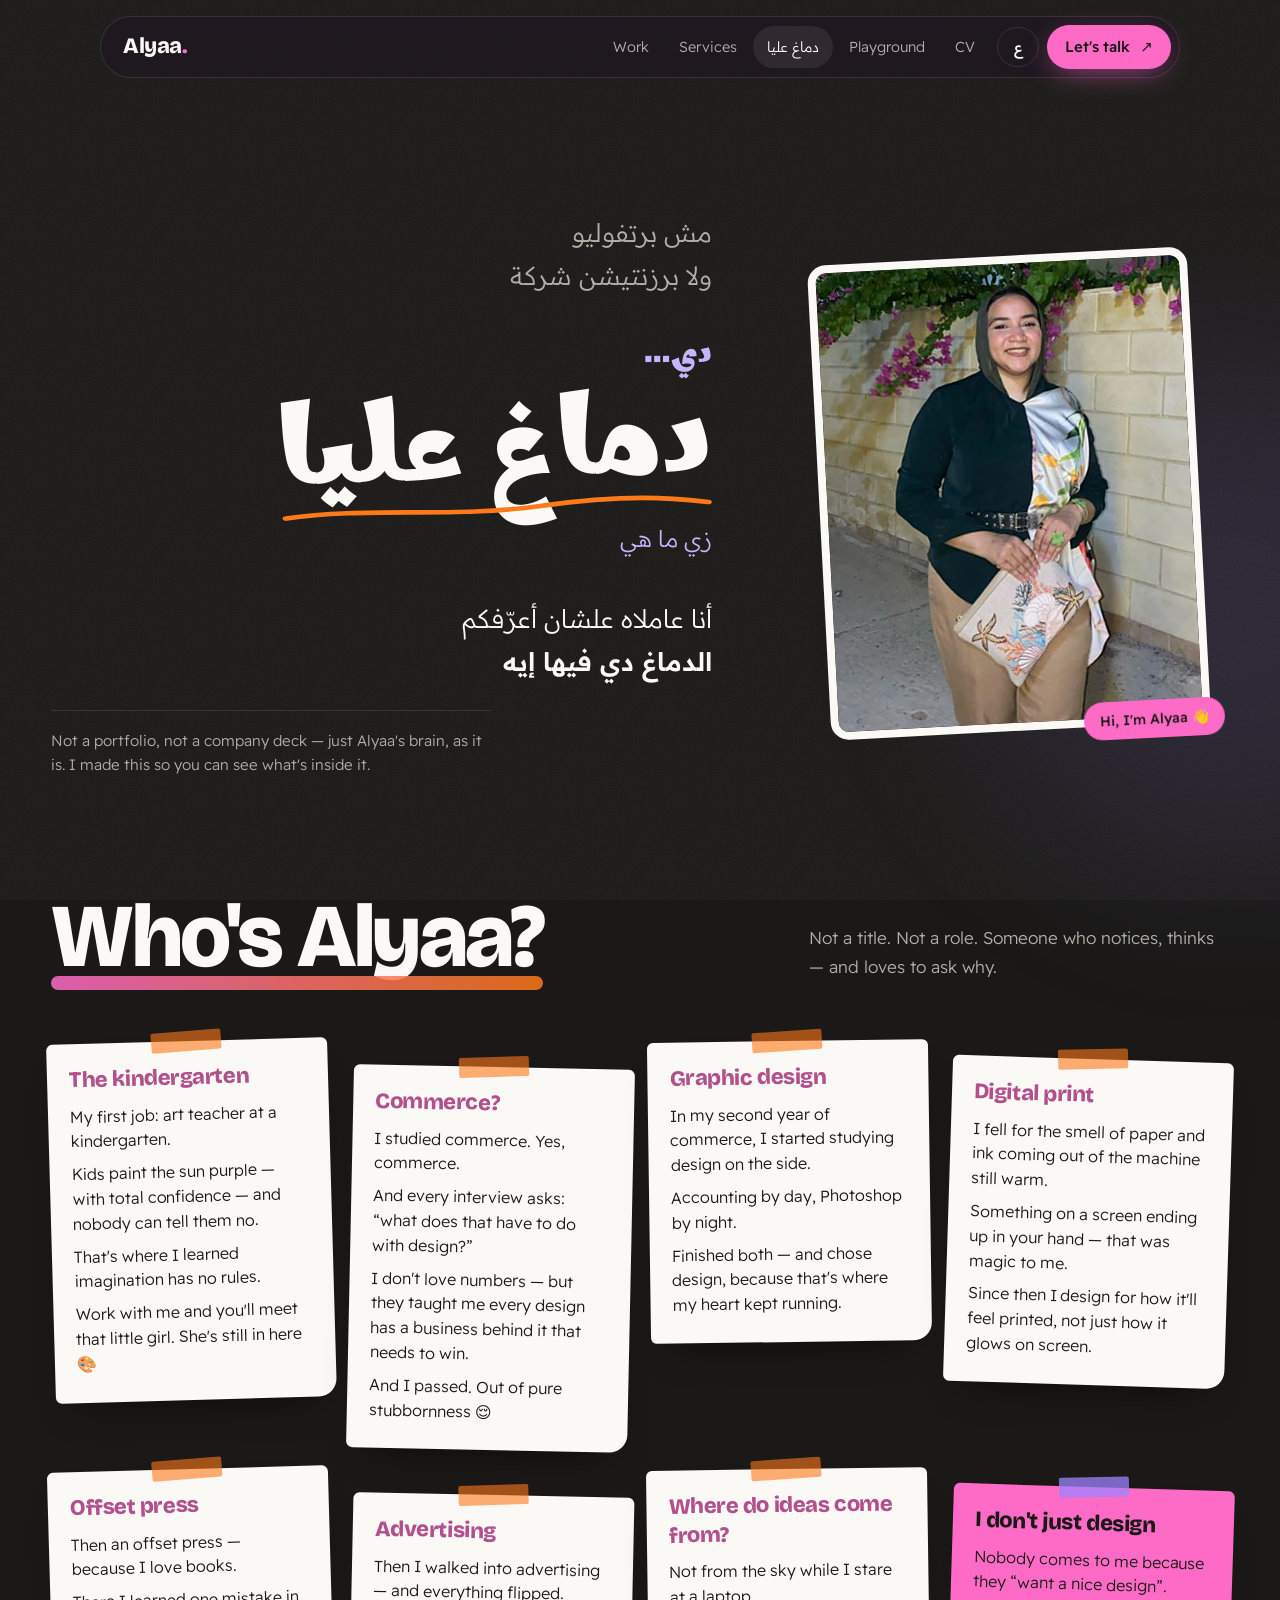
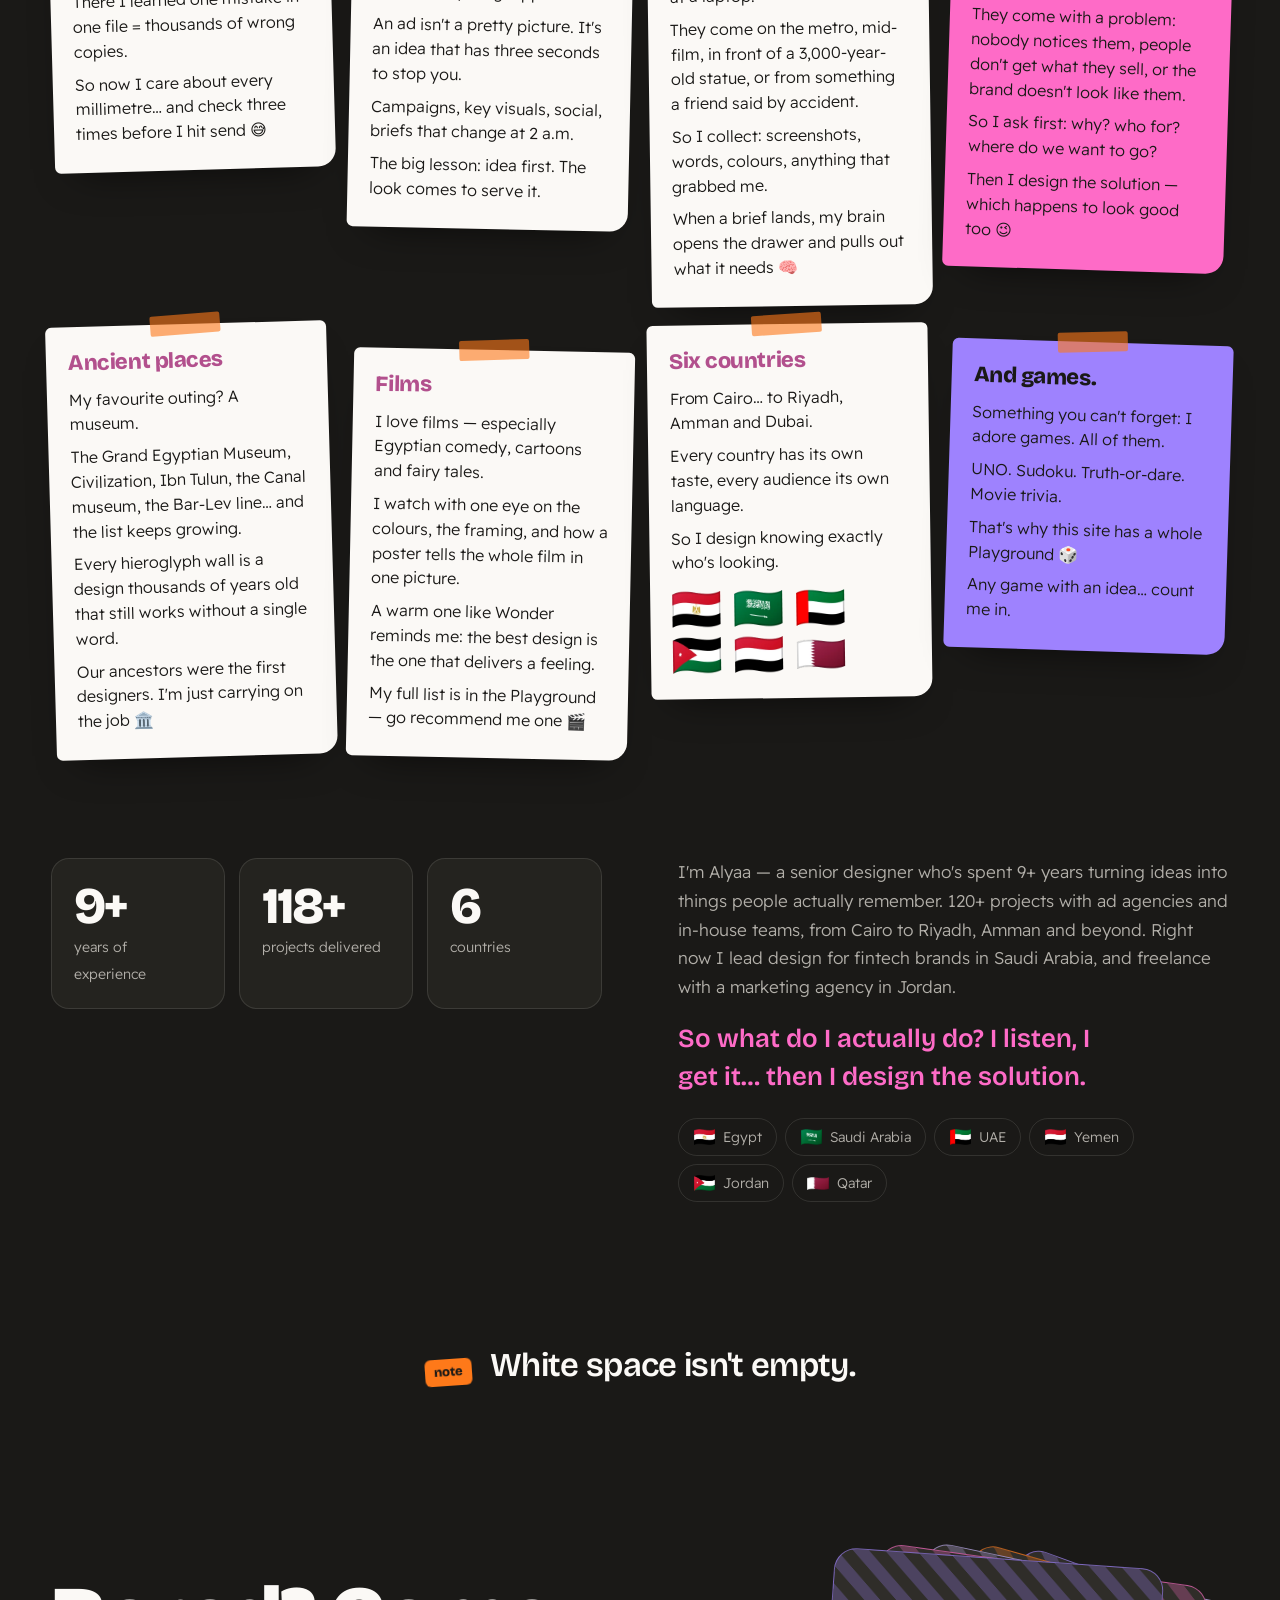
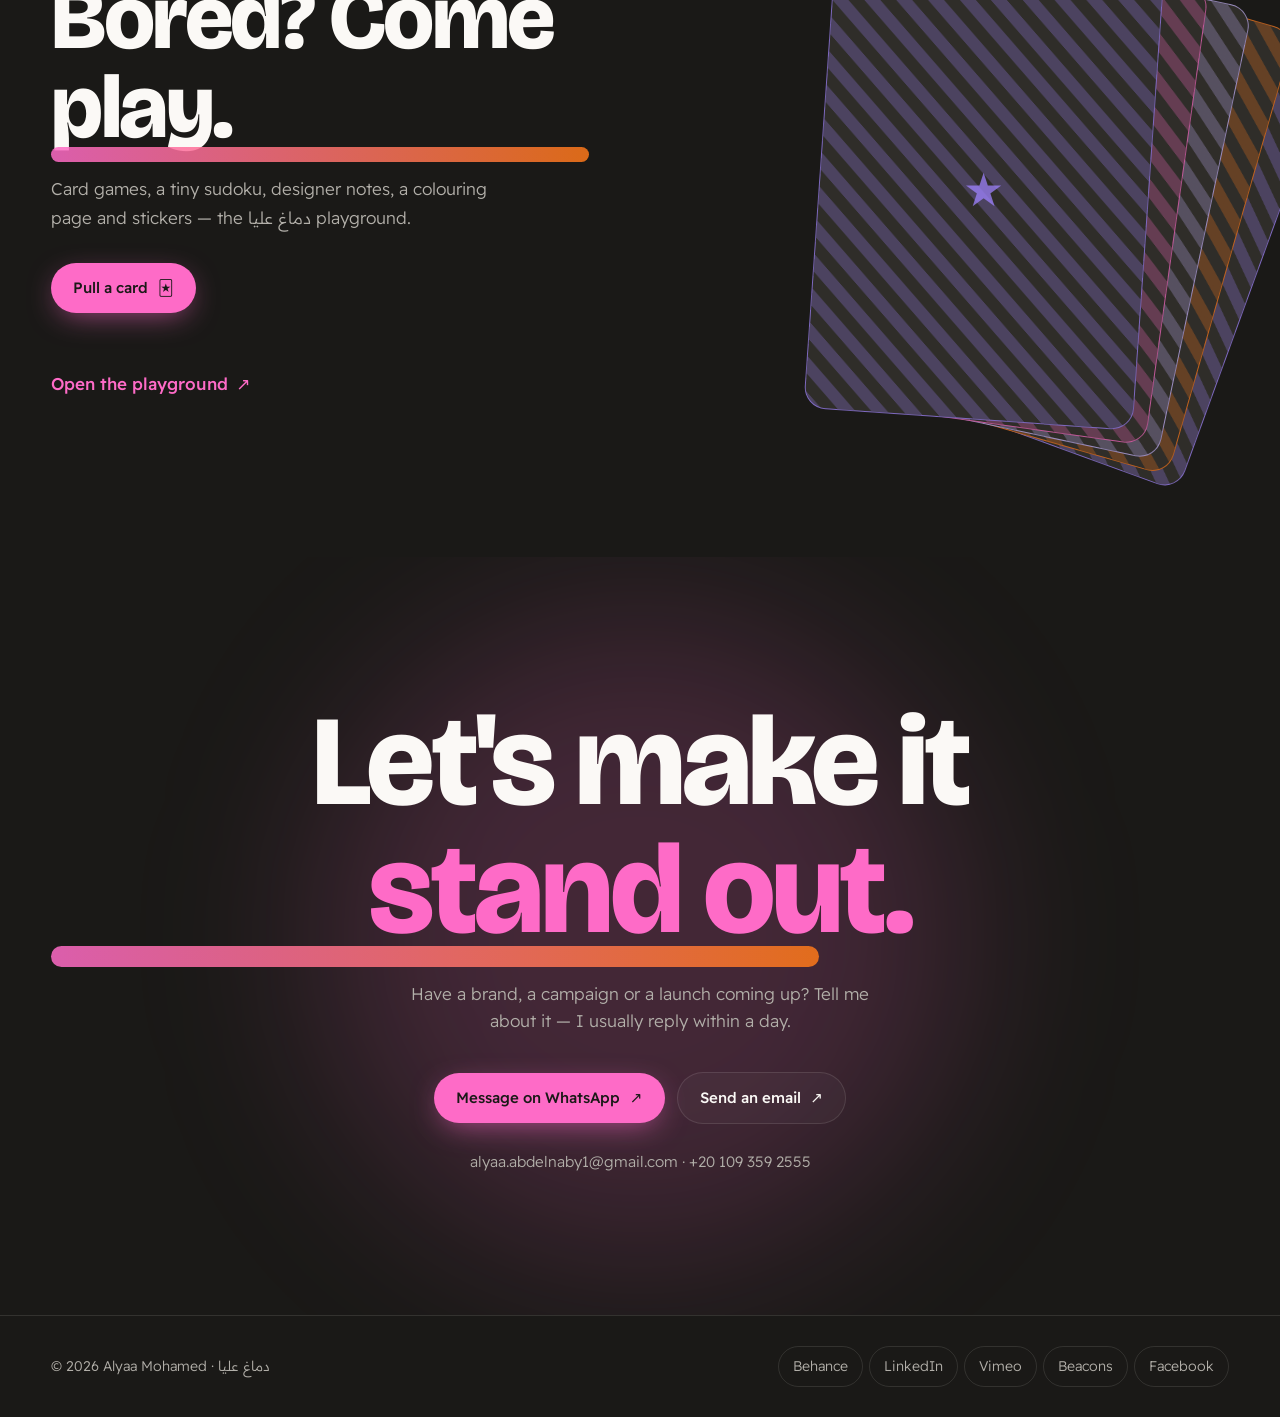
==== commit c9d504d3: "Card fan with motion, 24 new card questions, 18 new stickers, green photo, playful motion layer Co-A" ====
--- a/brain.html
+++ b/brain.html
@@ -19,7 +19,7 @@
 <link rel="preconnect" href="https://fonts.googleapis.com">
 <link rel="preconnect" href="https://fonts.gstatic.com" crossorigin>
 <link href="https://fonts.googleapis.com/css2?family=Bricolage+Grotesque:opsz,wght@12..96,400;12..96,600;12..96,800&family=Readex+Pro:wght@300;400;500;600&family=Alexandria:wght@500;700;800&family=Marhey:wght@500;700&display=swap" rel="stylesheet">
-<link rel="stylesheet" href="assets/style.css?v=1124g">
+<link rel="stylesheet" href="assets/style.css?v=1124h">
 </head>
 <body class="reveal" data-page="brain" data-title="page.brain">
 
@@ -54,7 +54,7 @@
       </div>
       <p class="brain-en" lang="en" dir="ltr" data-t="brain.en"></p>
       </div>
-      <figure class="frame"><img src="assets/img/alyaa-about.jpg" alt="Alyaa Mohamed at the Museum of Islamic Ceramics, Cairo" width="800" height="1000" loading="lazy"><figcaption data-t="about.cap">Hi, I'm Alyaa 👋</figcaption></figure>
+      <figure class="frame"><img src="assets/img/alyaa-green.jpg" alt="Alyaa Mohamed" width="676" height="844" loading="lazy"><figcaption data-t="about.cap">Hi, I'm Alyaa 👋</figcaption></figure>
     </div>
 
     <div class="head" style="margin-top:clamp(70px,9vw,120px)">
@@ -91,8 +91,13 @@
       <a class="link-more" href="playground.html"><span data-t="home.play.cta"></span> <span class="arrow">↗</span></a>
     </div>
     <div class="deck" id="deck" aria-live="polite">
-      <div class="gcard back b3" aria-hidden="true"></div>
-      <div class="gcard back b2" aria-hidden="true"></div>
+      <div class="fan" aria-hidden="true">
+        <span class="gcard back bk" style="--i:5;--c:var(--purple)"><i>♣</i></span>
+        <span class="gcard back bk" style="--i:4;--c:var(--orange)"><i>♦</i></span>
+        <span class="gcard back bk" style="--i:3;--c:var(--lilac)"><i>♠</i></span>
+        <span class="gcard back bk" style="--i:2;--c:var(--pink)"><i>♥</i></span>
+        <span class="gcard back bk" style="--i:1;--c:var(--purple)"><i>★</i></span>
+      </div>
       <button class="gcard flip" id="topCard" aria-label="Pull a card">
         <span class="face front"><span class="mark-sm">دماغ عليا</span><span class="qm">?</span></span>
         <span class="face qface"><span class="qnum" id="qNum"></span><span class="qtext" id="qText"></span><span class="mark-sm">دماغ عليا</span></span>
@@ -127,9 +132,9 @@
   </div>
 </footer>
 
-<script src="assets/data.js?v=1124g"></script>
-<script src="assets/i18n.js?v=1124g"></script>
-<script src="assets/site.js?v=1124g"></script>
-<script src="assets/motion.js?v=1124g"></script>
+<script src="assets/data.js?v=1124h"></script>
+<script src="assets/i18n.js?v=1124h"></script>
+<script src="assets/site.js?v=1124h"></script>
+<script src="assets/motion.js?v=1124h"></script>
 </body>
 </html>
--- a/assets/style.css
+++ b/assets/style.css
@@ -521,7 +521,7 @@
 .stk{display:grid;gap:12px;justify-items:center}
 .stk svg{width:100%;height:auto;filter:drop-shadow(0 14px 22px rgba(0,0,0,.45));transition:transform .3s}
 .stk:nth-child(odd) svg{transform:rotate(-4deg)}.stk:nth-child(even) svg{transform:rotate(3deg)}
-.stk:hover svg{transform:rotate(0) scale(1.04)}
+.stk:hover svg{transform:rotate(-5deg) scale(1.08);transition:transform .35s cubic-bezier(.3,1.6,.5,1)}
 .stk .btn{padding:9px 16px;font-size:14px}
 @media (max-width:980px){
   .duo{grid-template-columns:1fr}
@@ -542,7 +542,7 @@
 .stk{position:relative}
 .stk img{width:100%;height:auto;transition:transform .3s}
 .stk:nth-child(odd) img{transform:rotate(-4deg)}.stk:nth-child(even) img{transform:rotate(3deg)}
-.stk:hover img{transform:rotate(0) scale(1.05)}
+.stk:hover img{transform:rotate(-5deg) scale(1.08);transition:transform .35s cubic-bezier(.3,1.6,.5,1)}
 .dl-one{position:absolute;bottom:4%;inset-inline-end:4%;width:40px;height:40px;border-radius:50%;background:var(--paper);color:#1a1917;font-weight:700;font-size:17px;box-shadow:0 6px 16px rgba(0,0,0,.4);opacity:0;transform:scale(.8);transition:all .2s}
 .stk:hover .dl-one,.dl-one:focus-visible{opacity:1;transform:none}
 @media (hover:none){.dl-one{opacity:1;transform:none}}
@@ -1051,3 +1051,43 @@
 .knav-btn:focus-visible{outline:3px solid var(--pink);outline-offset:3px}
 .knav-n{min-width:64px;text-align:center;font-family:"Bricolage Grotesque",sans-serif;font-weight:800;font-size:15px;color:var(--muted);font-variant-numeric:tabular-nums}
 @media (prefers-reduced-motion:reduce){.ktoss,.kcard.k-in .kface,.kcard.k-back{transition:none;animation:none}}
+
+/* ===== live card fan (top card game) ===== */
+.fan{position:absolute;inset:0;pointer-events:none}
+.gcard.bk{--r:calc(var(--i) * 4deg);--x:calc(var(--i) * 9px);--y:calc(var(--i) * 3px);
+  background:repeating-linear-gradient(45deg,color-mix(in srgb,var(--c) 26%,transparent) 0 12px,transparent 12px 24px),var(--ink-3);
+  border:1px solid color-mix(in srgb,var(--c) 60%,transparent);display:grid;place-items:center;
+  transform:translate(var(--x),var(--y)) rotate(var(--r));transform-origin:50% 115%;
+  transition:transform .6s cubic-bezier(.3,1.5,.5,1);animation:fanSway 5.5s ease-in-out infinite;animation-delay:calc(var(--i) * -.7s)}
+.gcard.bk i{font-style:normal;font-size:46px;line-height:1;color:var(--c);opacity:.75;transform:rotate(calc(var(--r) * -1))}
+html[dir="rtl"] .gcard.bk{--r:calc(var(--i) * -4deg);--x:calc(var(--i) * -9px)}
+@keyframes fanSway{0%,100%{transform:translate(var(--x),var(--y)) rotate(var(--r))}50%{transform:translate(var(--x),calc(var(--y) - 6px)) rotate(calc(var(--r) * 1.18))}}
+.deck:hover .gcard.bk,.deck.shuf .gcard.bk{animation:none;transform:translate(calc(var(--x) * 1.8),calc(var(--y) * 1.4)) rotate(calc(var(--r) * 1.7))}
+.deck.shuf .gcard.bk{transition-duration:.35s;transition-delay:calc(var(--i) * 30ms)}
+.deck>.flip:not(.turned):not(.out){animation:cardFloat 4s ease-in-out infinite}
+@keyframes cardFloat{0%,100%{translate:0 0;rotate:0deg}50%{translate:0 -8px;rotate:1.2deg}}
+.flip.out{transform:translate(140%,-30%) rotate(28deg) scale(.92)!important}
+html[dir="rtl"] .flip.out{transform:translate(-140%,-30%) rotate(-28deg) scale(.92)!important}
+.face.front .qm{animation:qmPulse 2.6s ease-in-out infinite}
+@keyframes qmPulse{0%,100%{transform:scale(1) rotate(0)}50%{transform:scale(1.08) rotate(-6deg)}}
+.flip.turned .qtext{animation:qIn .6s .25s both cubic-bezier(.2,.9,.2,1)}
+@keyframes qIn{from{opacity:0;transform:translateY(14px)}to{opacity:1;transform:none}}
+
+/* ===== playful motion layer ===== */
+.suits{position:absolute;inset:0;pointer-events:none;overflow:hidden;z-index:0}
+.suits span{position:absolute;inset-inline-start:var(--l);top:var(--t);font-size:var(--s);color:var(--c);opacity:.17;line-height:1;
+  translate:calc(var(--mx,0) * var(--z) * -40px) calc(var(--my,0) * var(--z) * -30px);transition:translate .5s ease-out;
+  animation:suitDrift var(--d) ease-in-out var(--dl) infinite}
+@keyframes suitDrift{0%,100%{transform:translateY(0) rotate(-10deg)}50%{transform:translateY(-22px) rotate(14deg)}}
+.hero>.wrap,.page-head>.wrap{position:relative;z-index:1}
+.btn{transition:translate .25s cubic-bezier(.3,1.6,.5,1),transform .2s,background .2s,color .2s,box-shadow .2s}
+.h2.mk{position:relative}
+.h2.mk::after{content:"";position:absolute;inset-inline-start:0;bottom:-.1em;height:.16em;width:min(100%,6em);border-radius:999px;
+  background:linear-gradient(90deg,var(--pink),var(--orange));transform:scaleX(0);transform-origin:var(--mk-o,left);transition:transform .9s cubic-bezier(.7,0,.2,1) .15s;opacity:.85}
+html[dir="rtl"] .h2.mk::after{--mk-o:right}
+.h2.mk.drawn::after{transform:scaleX(1)}
+.note{transition:transform .4s cubic-bezier(.3,1.6,.5,1),box-shadow .3s}
+.note:hover{transform:rotate(0) translateY(-6px) scale(1.02);box-shadow:0 30px 50px -24px rgba(0,0,0,.8)}
+.confetto{position:fixed;z-index:9999;pointer-events:none;font-size:18px;font-weight:700;line-height:1;translate:-50% -50%;animation:confetto .85s cubic-bezier(.2,.8,.3,1) forwards}
+@keyframes confetto{to{transform:translate(var(--dx),var(--dy)) rotate(var(--rot)) scale(.4);opacity:0}}
+@media (max-width:600px){.gcard.bk{--r:calc(var(--i) * 2.4deg);--x:calc(var(--i) * 4px)}html[dir="rtl"] .gcard.bk{--r:calc(var(--i) * -2.4deg);--x:calc(var(--i) * -4px)}.deck{width:min(86%,330px)}}
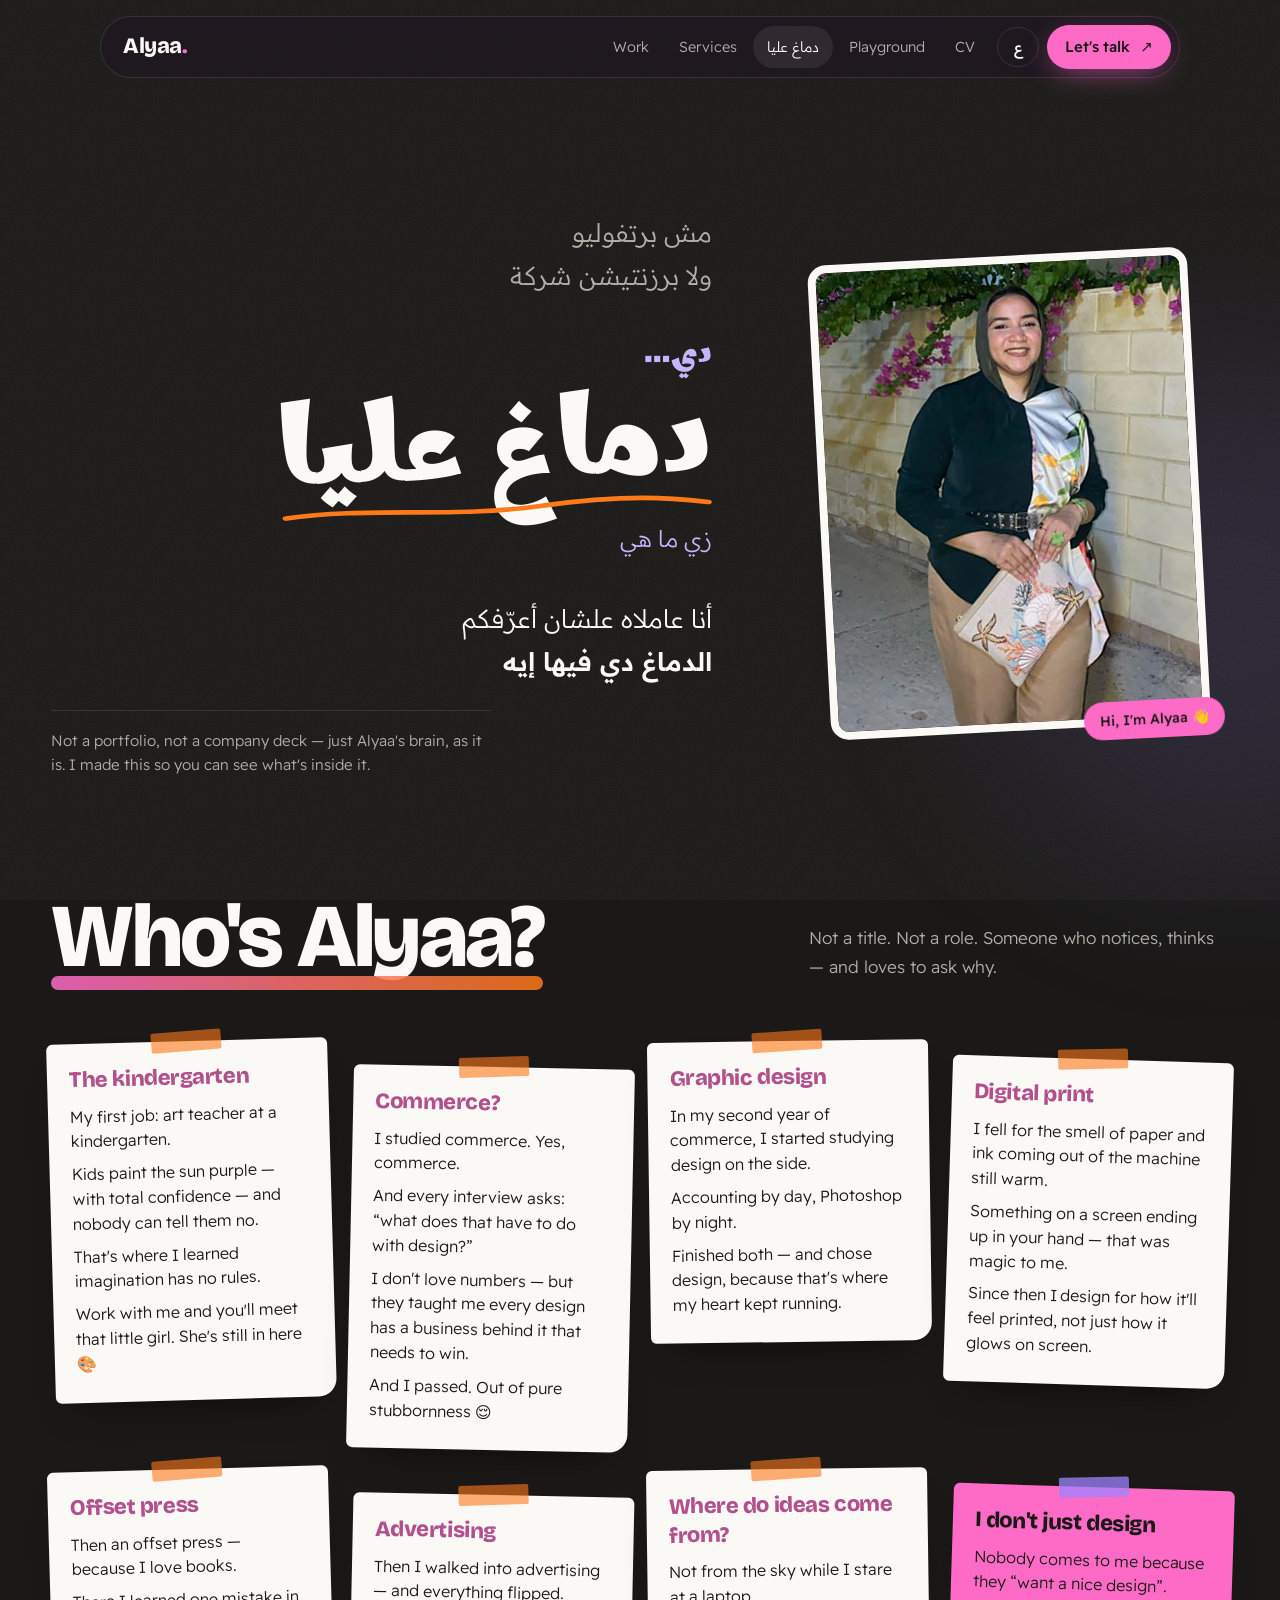
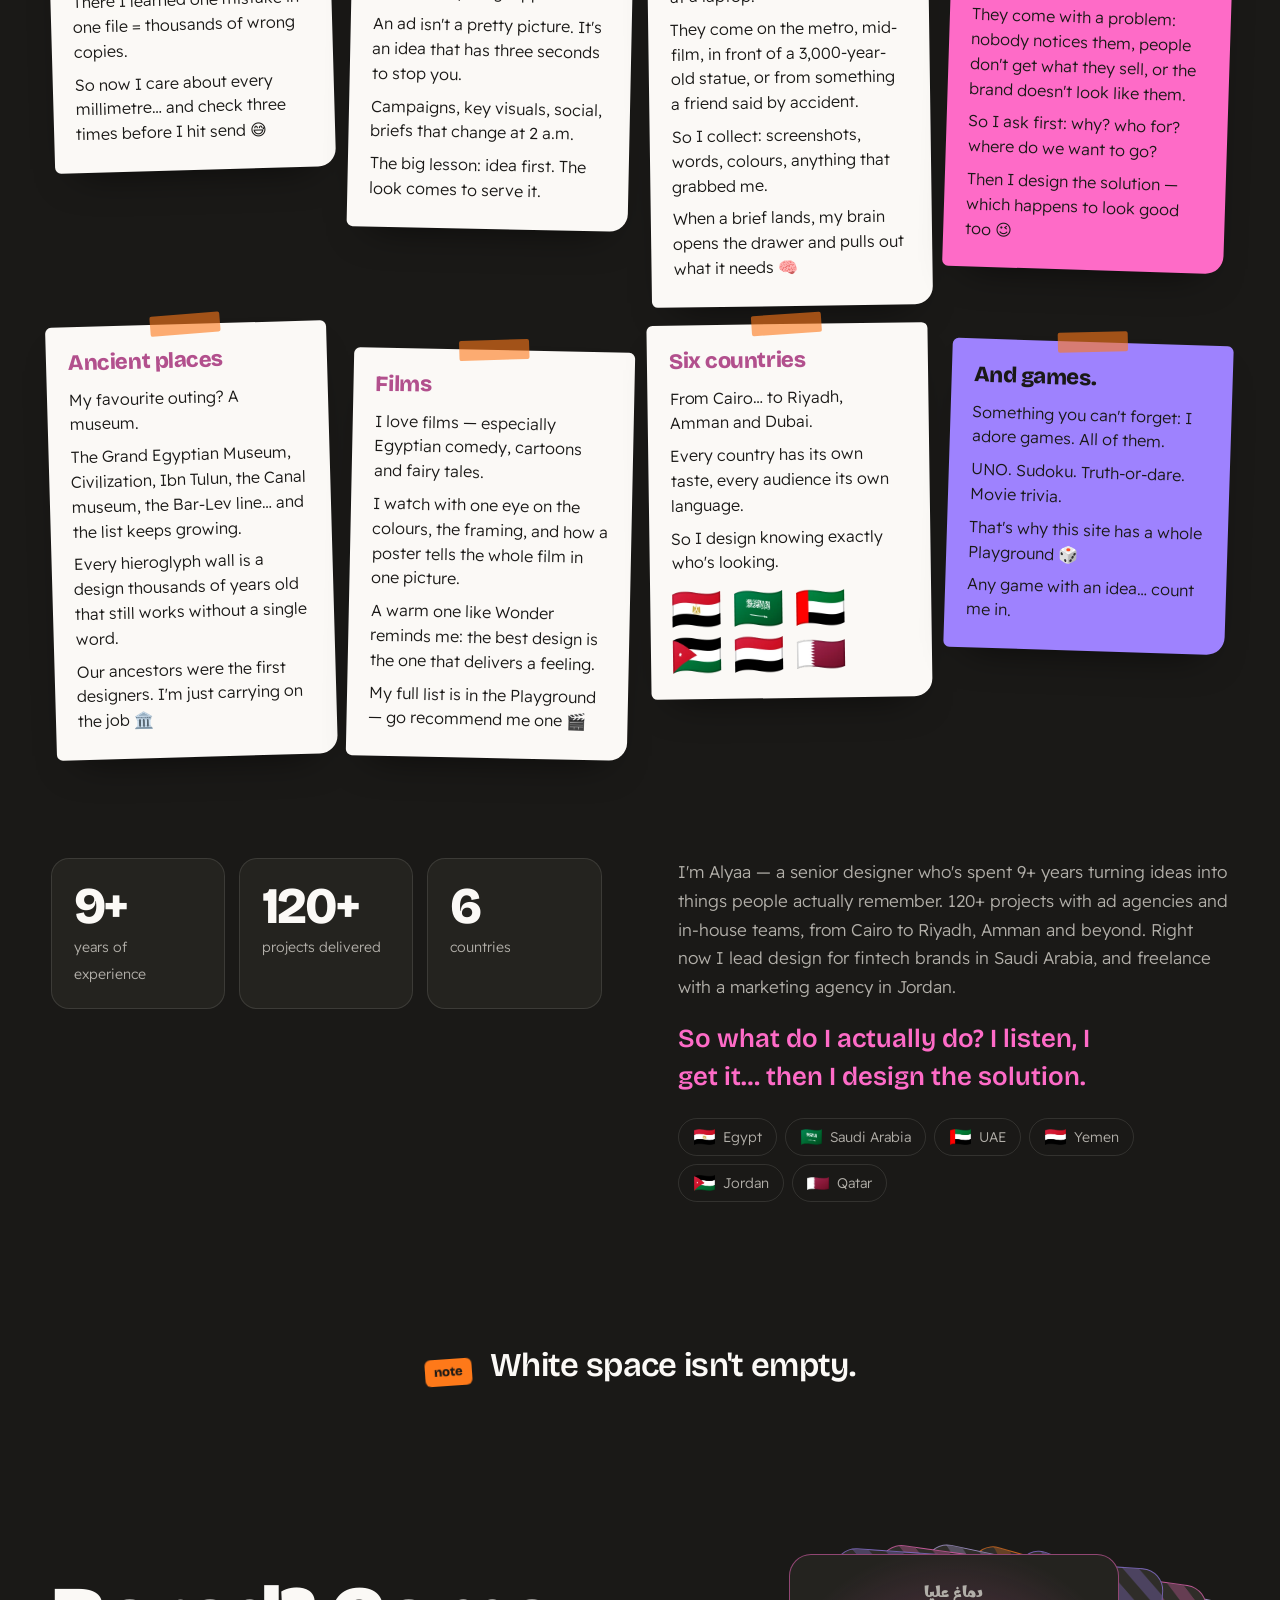
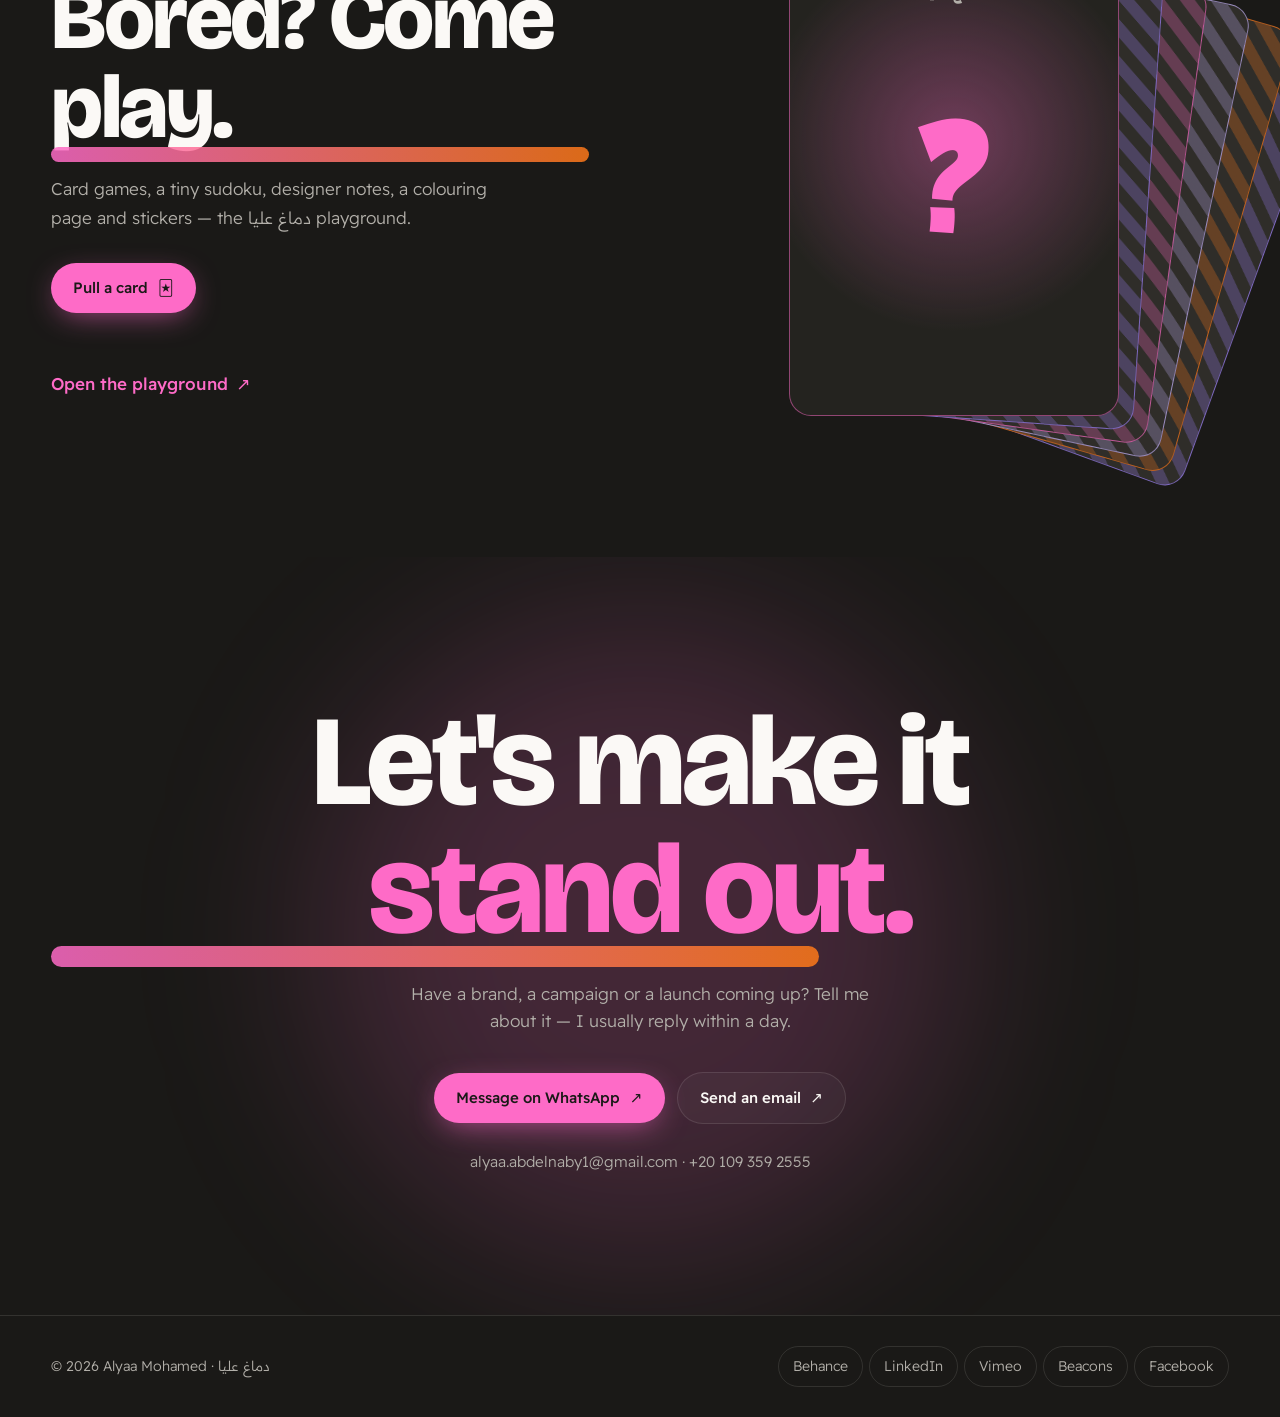
==== commit 21e334e8: "Travelling joker card stays on screen while scrolling, on phones too Co-Authored-By: Claude Opus 5.5" ====
--- a/brain.html
+++ b/brain.html
@@ -19,7 +19,7 @@
 <link rel="preconnect" href="https://fonts.googleapis.com">
 <link rel="preconnect" href="https://fonts.gstatic.com" crossorigin>
 <link href="https://fonts.googleapis.com/css2?family=Bricolage+Grotesque:opsz,wght@12..96,400;12..96,600;12..96,800&family=Readex+Pro:wght@300;400;500;600&family=Alexandria:wght@500;700;800&family=Marhey:wght@500;700&display=swap" rel="stylesheet">
-<link rel="stylesheet" href="assets/style.css?v=1124h">
+<link rel="stylesheet" href="assets/style.css?v=1124i">
 </head>
 <body class="reveal" data-page="brain" data-title="page.brain">
 
@@ -132,9 +132,9 @@
   </div>
 </footer>
 
-<script src="assets/data.js?v=1124h"></script>
-<script src="assets/i18n.js?v=1124h"></script>
-<script src="assets/site.js?v=1124h"></script>
-<script src="assets/motion.js?v=1124h"></script>
+<script src="assets/data.js?v=1124i"></script>
+<script src="assets/i18n.js?v=1124i"></script>
+<script src="assets/site.js?v=1124i"></script>
+<script src="assets/motion.js?v=1124i"></script>
 </body>
 </html>
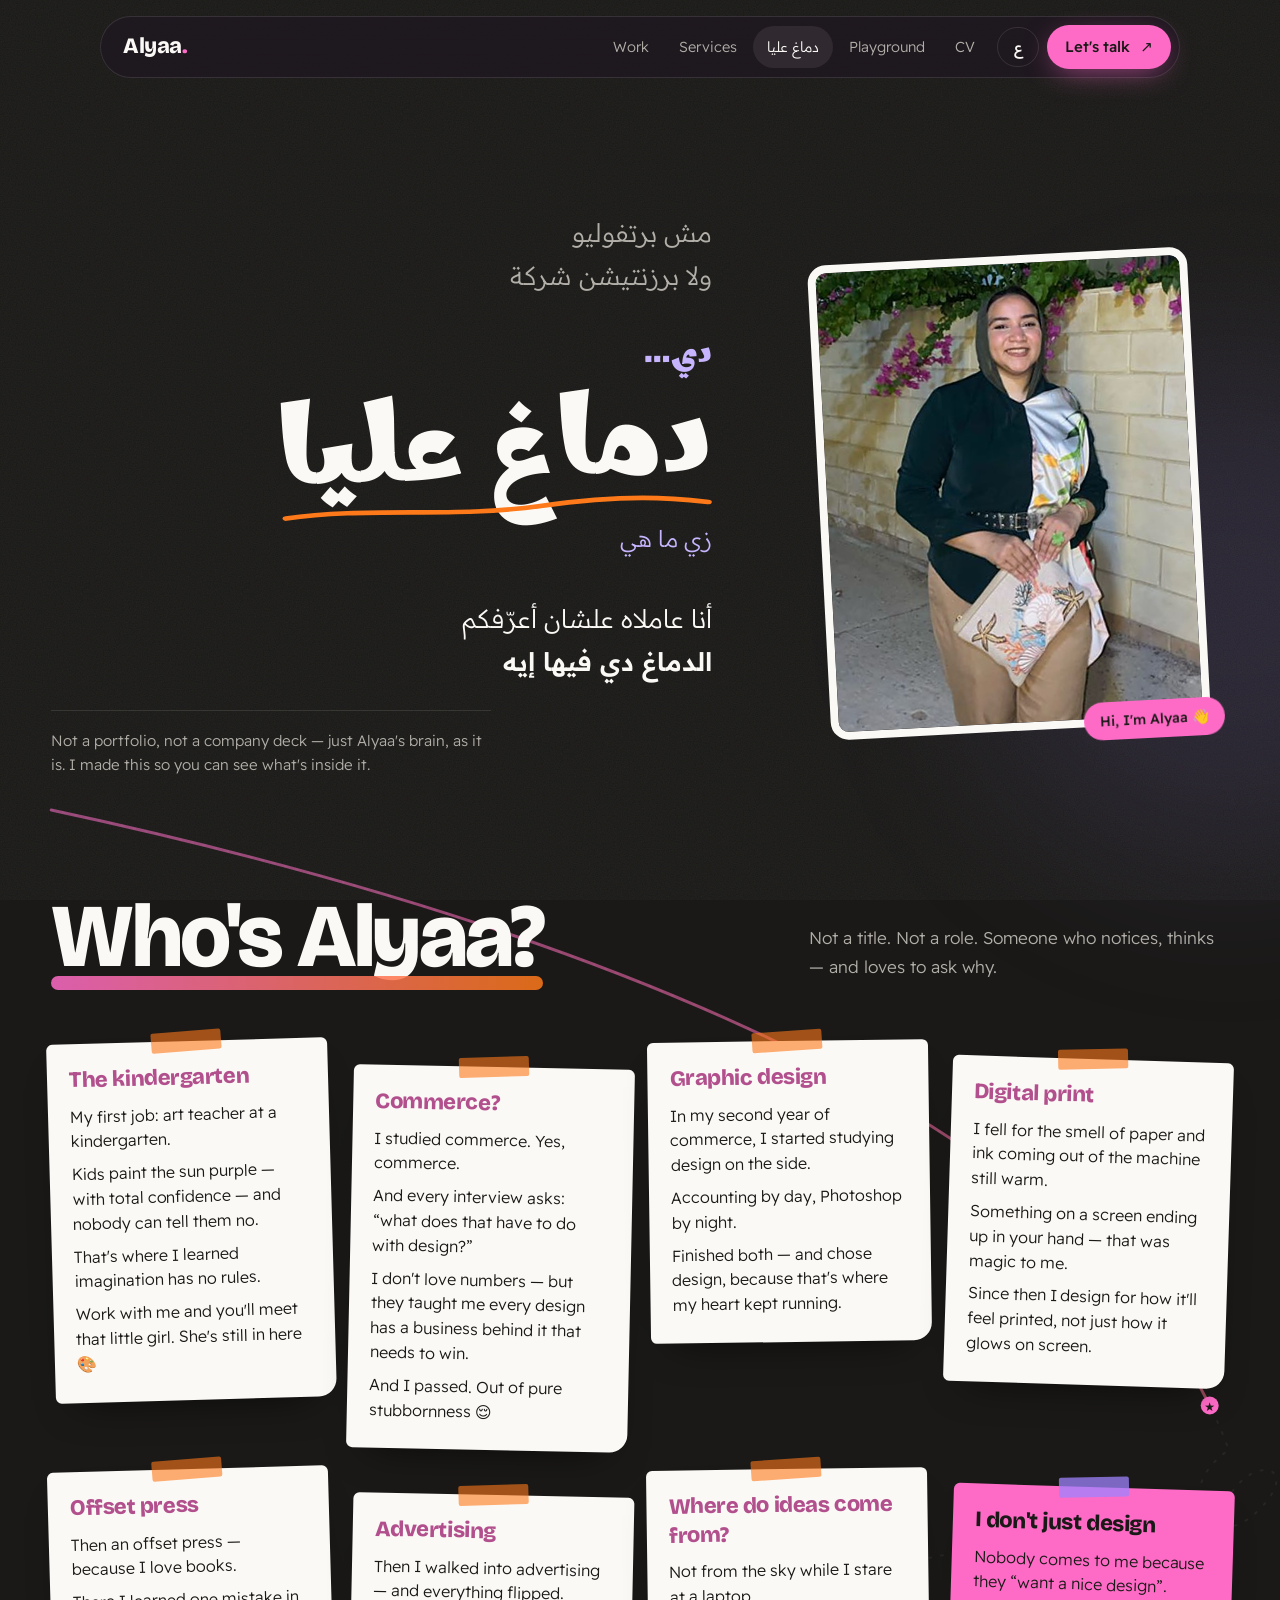
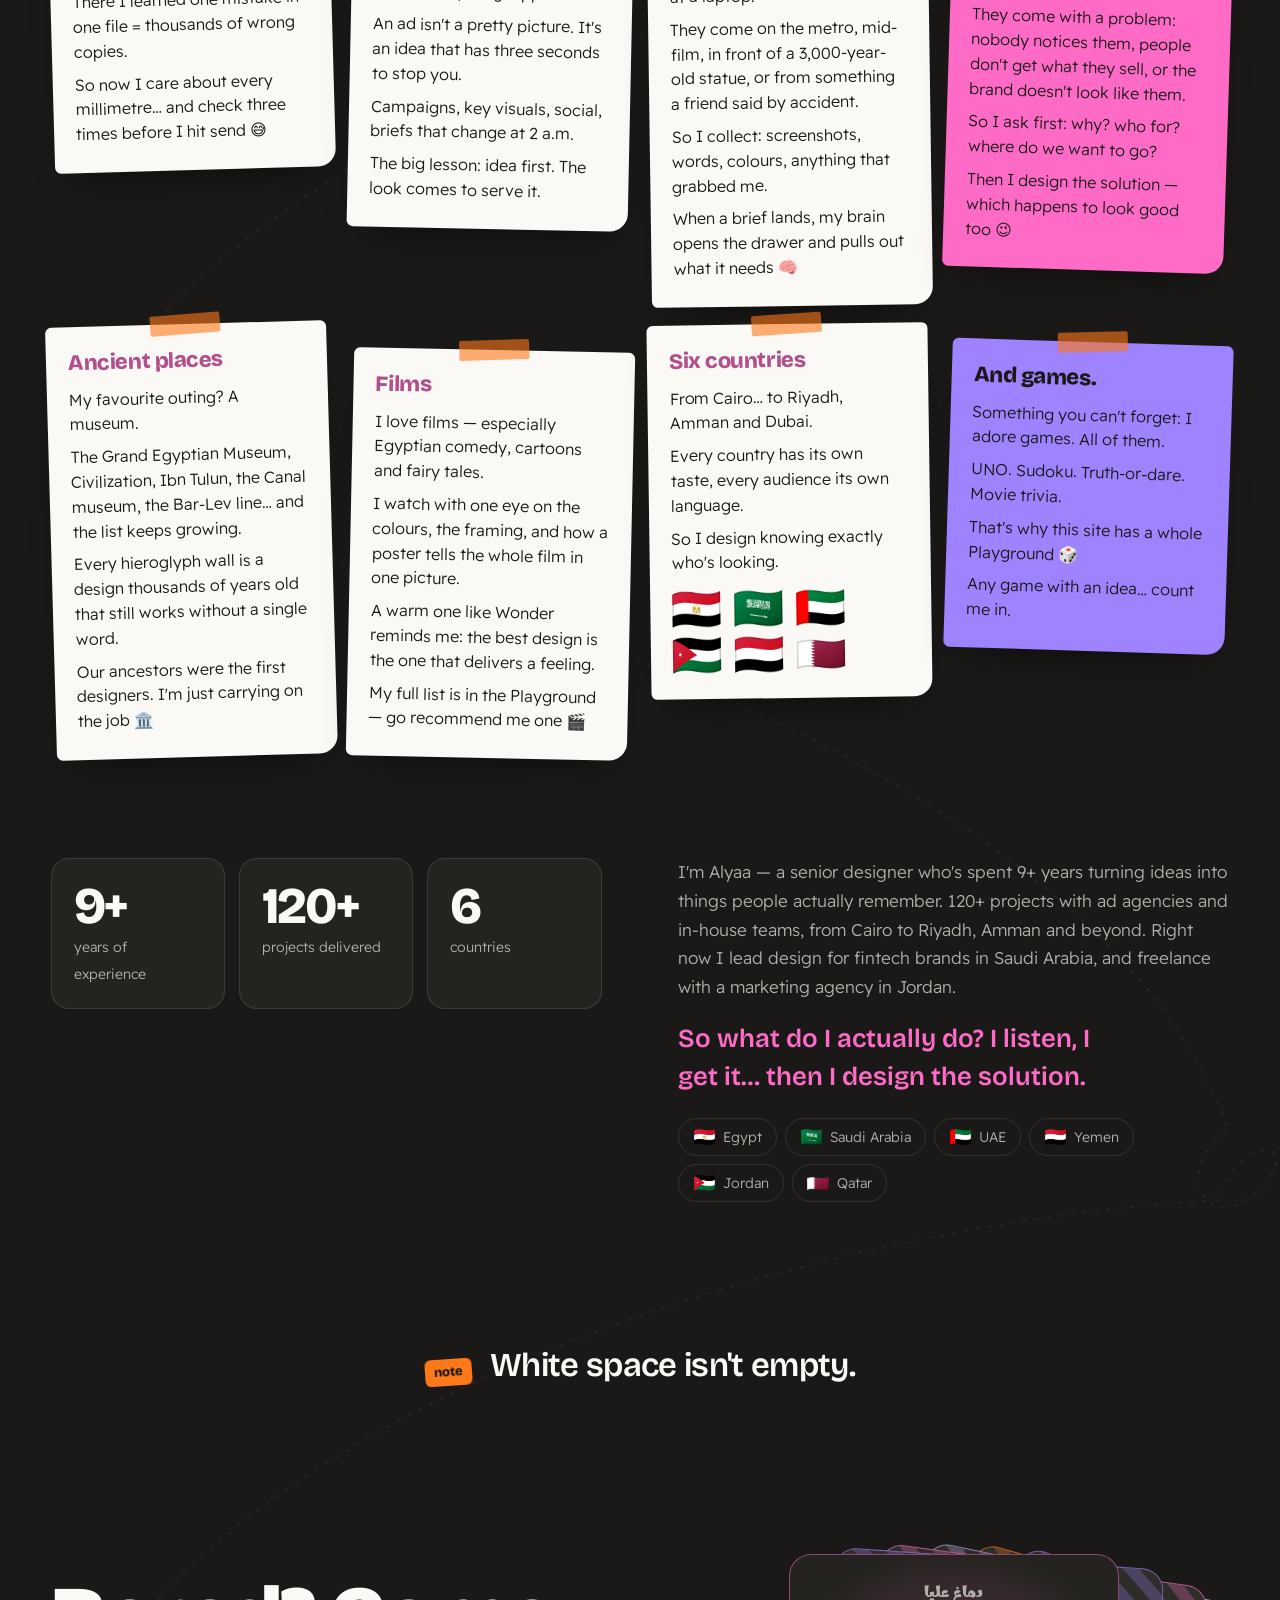
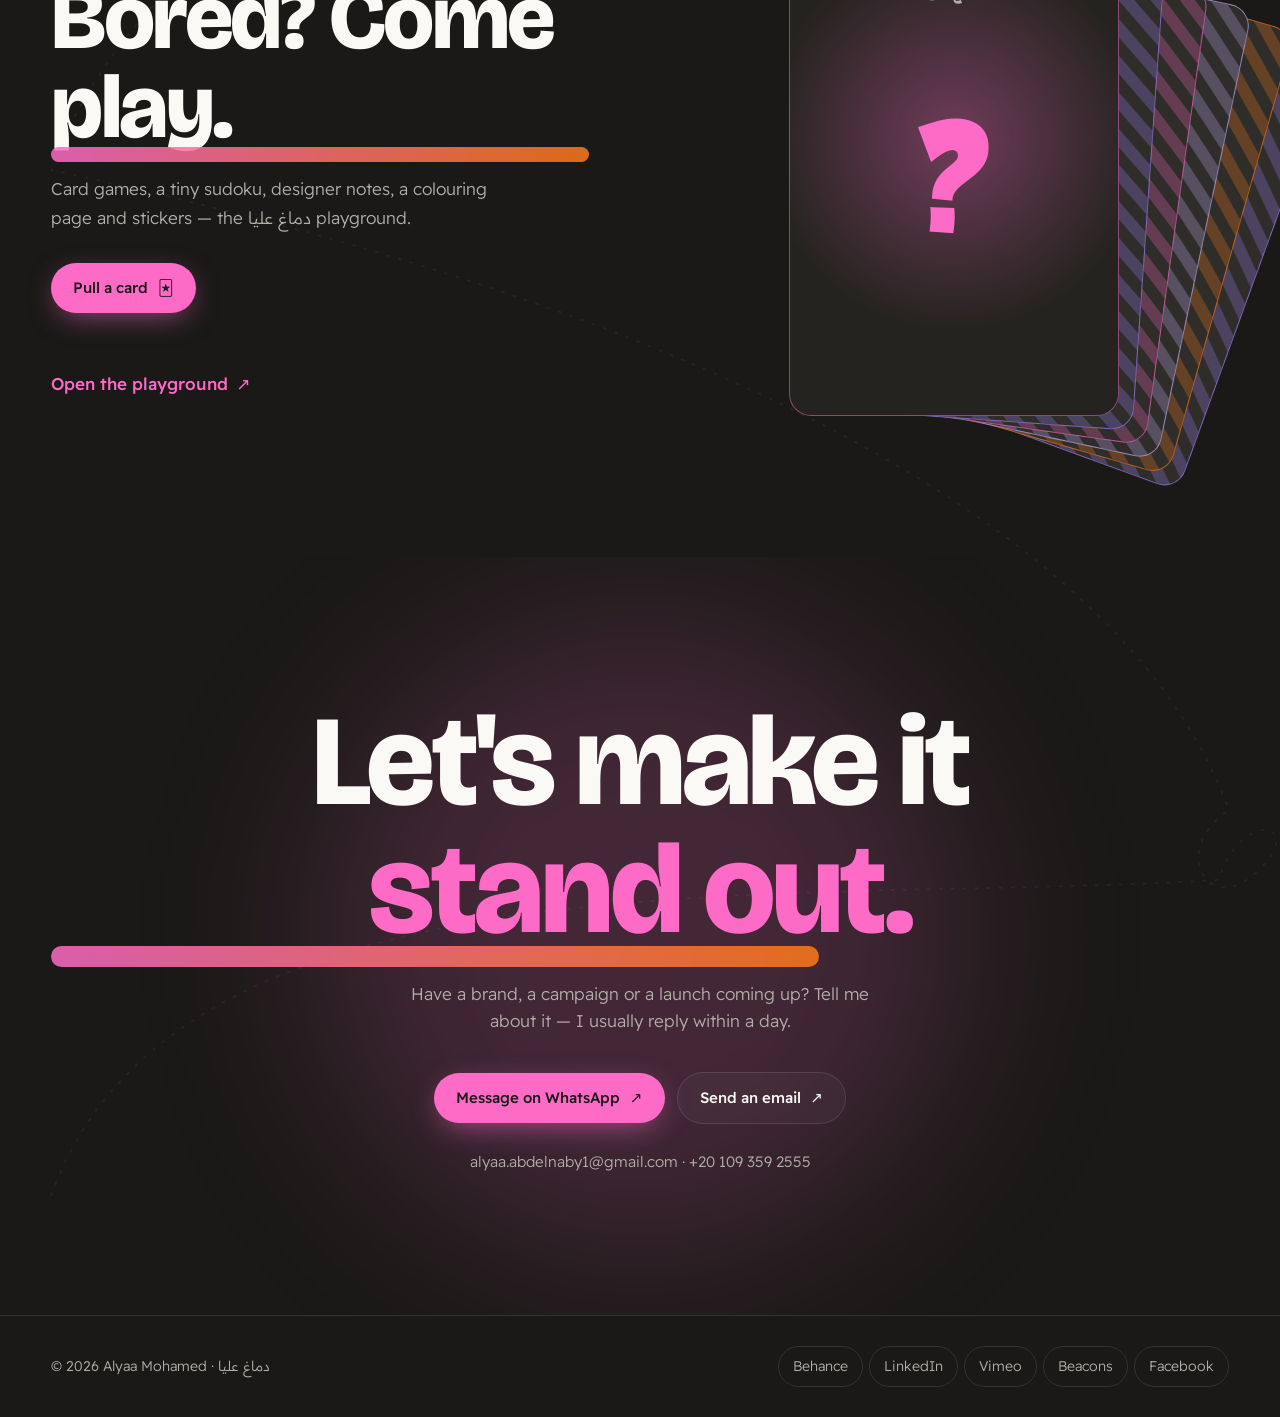
==== commit 3f69b2f2: "More motion: scroll progress line, pen line drawn down the page, speed skew, heading and image revea" ====
--- a/brain.html
+++ b/brain.html
@@ -19,7 +19,7 @@
 <link rel="preconnect" href="https://fonts.googleapis.com">
 <link rel="preconnect" href="https://fonts.gstatic.com" crossorigin>
 <link href="https://fonts.googleapis.com/css2?family=Bricolage+Grotesque:opsz,wght@12..96,400;12..96,600;12..96,800&family=Readex+Pro:wght@300;400;500;600&family=Alexandria:wght@500;700;800&family=Marhey:wght@500;700&display=swap" rel="stylesheet">
-<link rel="stylesheet" href="assets/style.css?v=1124i">
+<link rel="stylesheet" href="assets/style.css?v=1124j">
 </head>
 <body class="reveal" data-page="brain" data-title="page.brain">
 
@@ -132,9 +132,9 @@
   </div>
 </footer>
 
-<script src="assets/data.js?v=1124i"></script>
-<script src="assets/i18n.js?v=1124i"></script>
-<script src="assets/site.js?v=1124i"></script>
-<script src="assets/motion.js?v=1124i"></script>
+<script src="assets/data.js?v=1124j"></script>
+<script src="assets/i18n.js?v=1124j"></script>
+<script src="assets/site.js?v=1124j"></script>
+<script src="assets/motion.js?v=1124j"></script>
 </body>
 </html>
--- a/assets/style.css
+++ b/assets/style.css
@@ -1091,3 +1091,26 @@
 .confetto{position:fixed;z-index:9999;pointer-events:none;font-size:18px;font-weight:700;line-height:1;translate:-50% -50%;animation:confetto .85s cubic-bezier(.2,.8,.3,1) forwards}
 @keyframes confetto{to{transform:translate(var(--dx),var(--dy)) rotate(var(--rot)) scale(.4);opacity:0}}
 @media (max-width:600px){.gcard.bk{--r:calc(var(--i) * 2.4deg);--x:calc(var(--i) * 4px)}html[dir="rtl"] .gcard.bk{--r:calc(var(--i) * -2.4deg);--x:calc(var(--i) * -4px)}.deck{width:min(86%,330px)}}
+
+/* ===== line motion ===== */
+.sprog{position:fixed;top:0;left:0;right:0;height:3px;z-index:120;transform-origin:left;transform:scaleX(0);pointer-events:none;background:linear-gradient(90deg,var(--pink),var(--orange),var(--purple))}
+html[dir="rtl"] .sprog{transform-origin:right}
+.pen-line{position:absolute;top:0;left:0;width:100%;z-index:-1;pointer-events:none;overflow:visible}
+.pen-line path{fill:none;stroke-linecap:round;stroke-linejoin:round}
+.pen-ghost{stroke:rgba(251,249,246,.05);stroke-width:2;stroke-dasharray:2 10}
+.pen-ink{stroke-width:3;opacity:.55}
+.pen-tip circle{fill:var(--pink)}
+.pen-tip text{font-size:12px;fill:#1a1917;font-weight:700}
+.pen-tip{transition:opacity .3s}
+main{position:relative}
+.marquee{transform:skewX(calc(var(--vel,0) * -1deg))}
+.cl-rows{transform:skewX(calc(var(--vel,0) * -.6deg))}
+.motion .h2.mk{clip-path:inset(-20% -6% 100% -6%);translate:0 .35em;transition:clip-path 1s cubic-bezier(.7,0,.2,1),translate 1s cubic-bezier(.7,0,.2,1)}
+.motion .h2.mk.drawn{clip-path:inset(-20% -6% -40% -6%);translate:0 0}
+.motion .card.rv .img img{clip-path:inset(100% 0 0 0);transition:clip-path 1.1s cubic-bezier(.7,0,.2,1) calc(var(--rvd,0ms) + 120ms),transform .7s cubic-bezier(.2,.8,.1,1)}
+.motion .card.rv.on .img img{clip-path:inset(0)}
+.cur-ring{position:fixed;top:-17px;left:-17px;width:34px;height:34px;border-radius:50%;border:1.5px solid var(--pink);z-index:9998;pointer-events:none;transition:width .25s,height .25s,top .25s,left .25s,background .25s,opacity .2s;mix-blend-mode:screen}
+.cur-ring.big{width:64px;height:64px;top:-32px;left:-32px;background:rgba(254,107,199,.14)}
+.cur-ring.off{opacity:0}
+@media (pointer:coarse){.cur-ring{display:none}}
+@media (prefers-reduced-motion:reduce){.pen-line,.cur-ring{display:none}.marquee,.cl-rows{transform:none}}
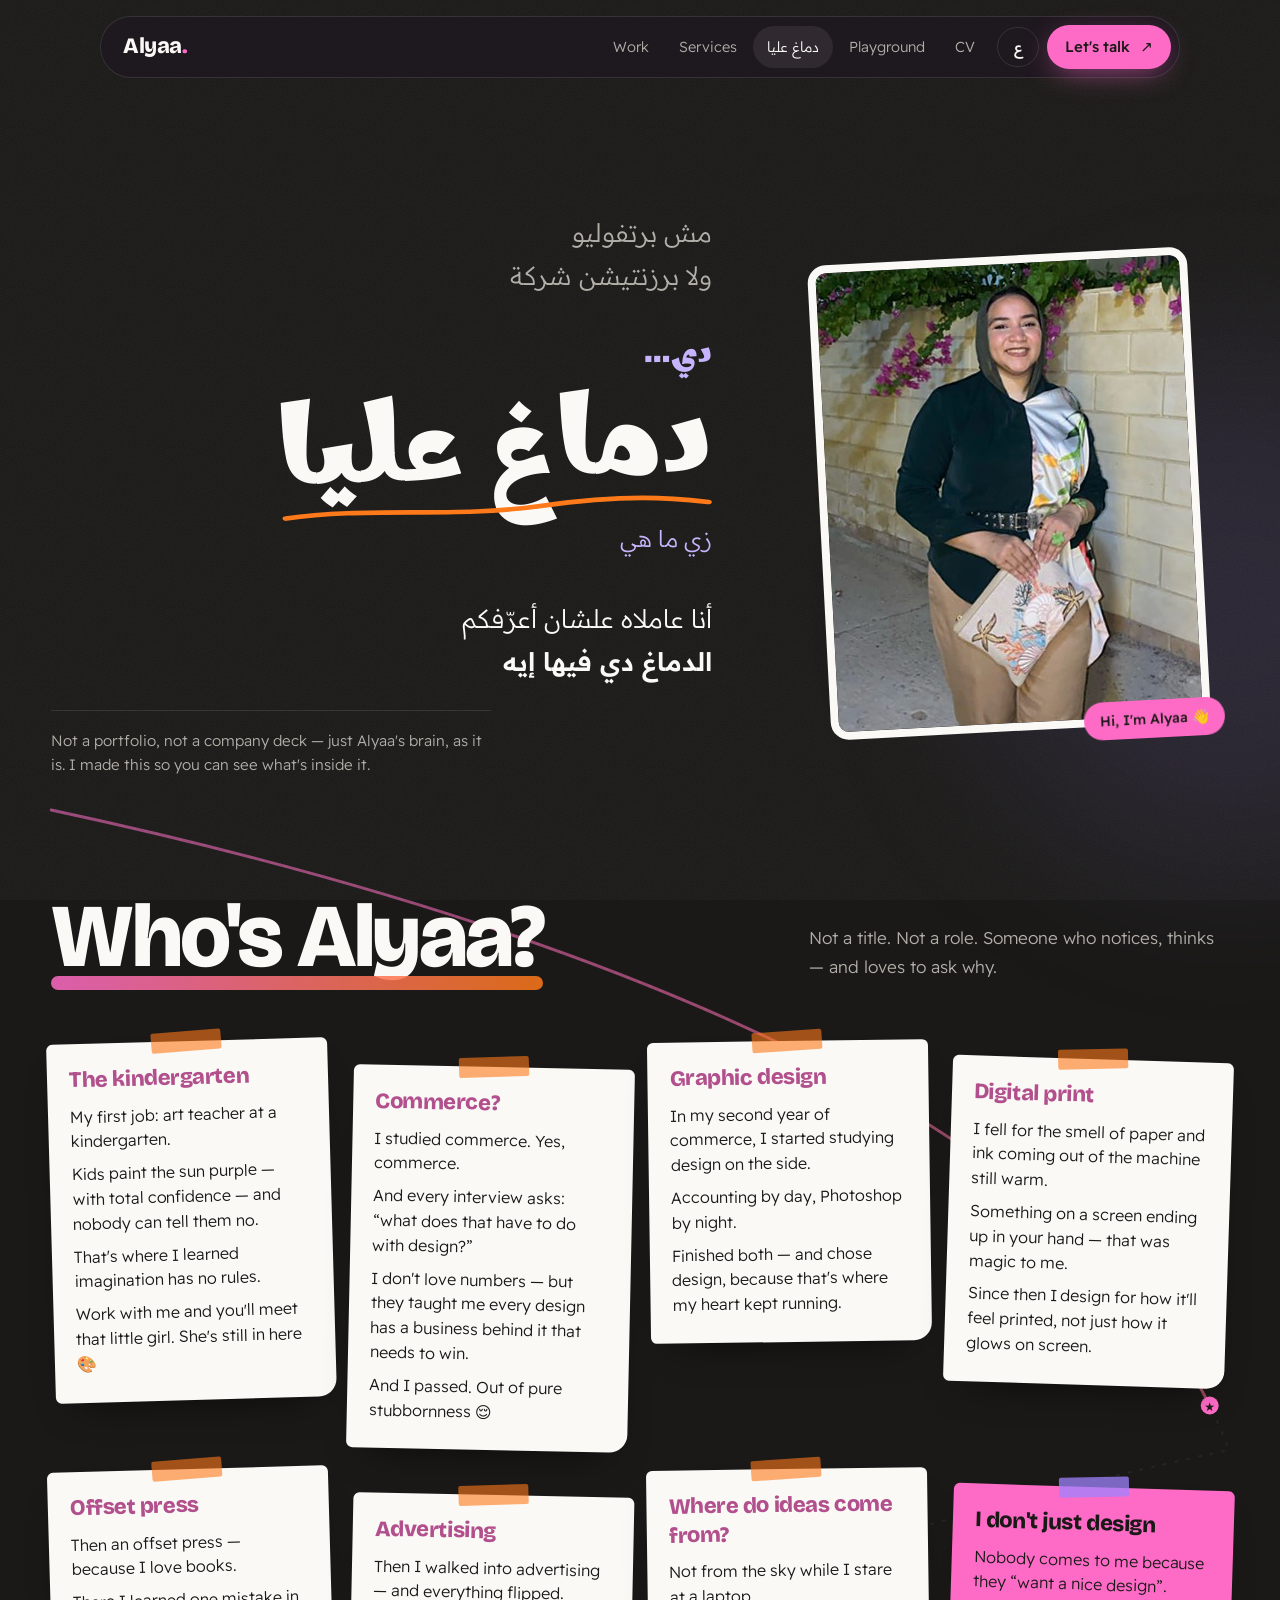
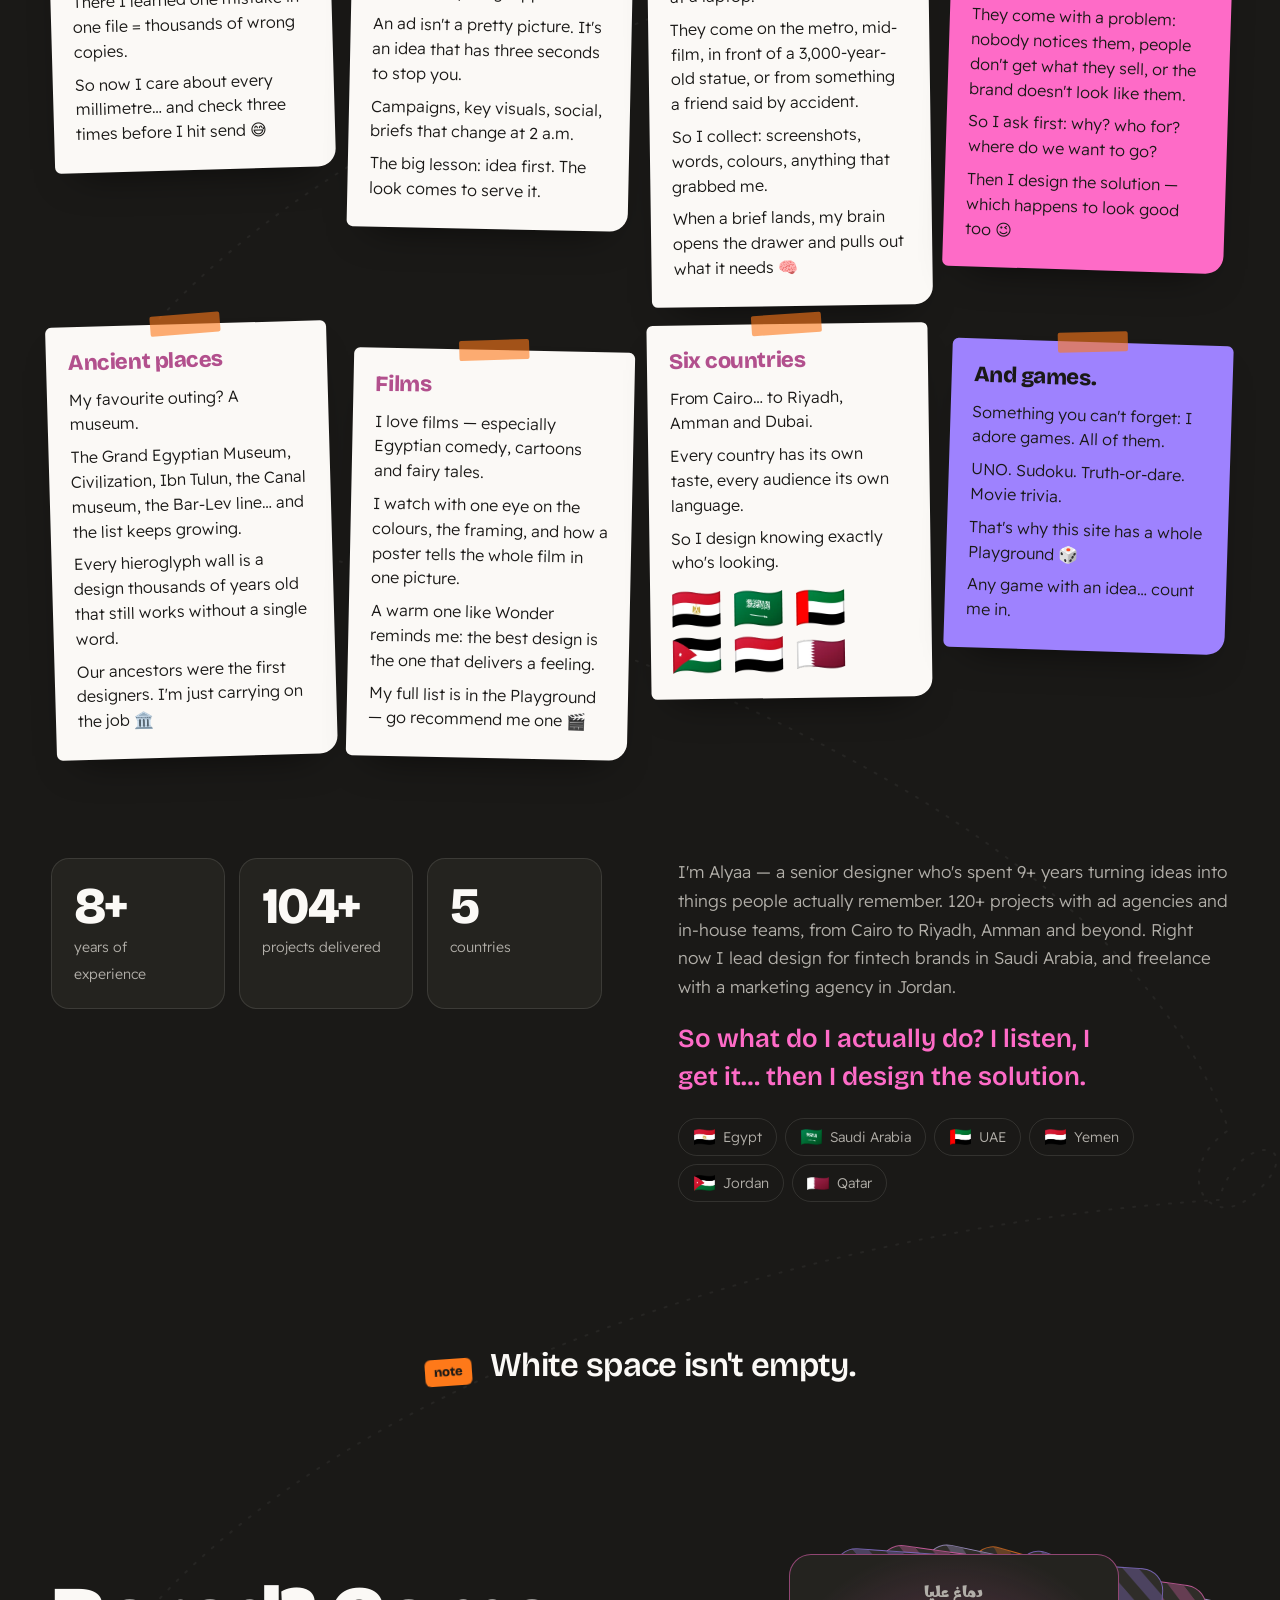
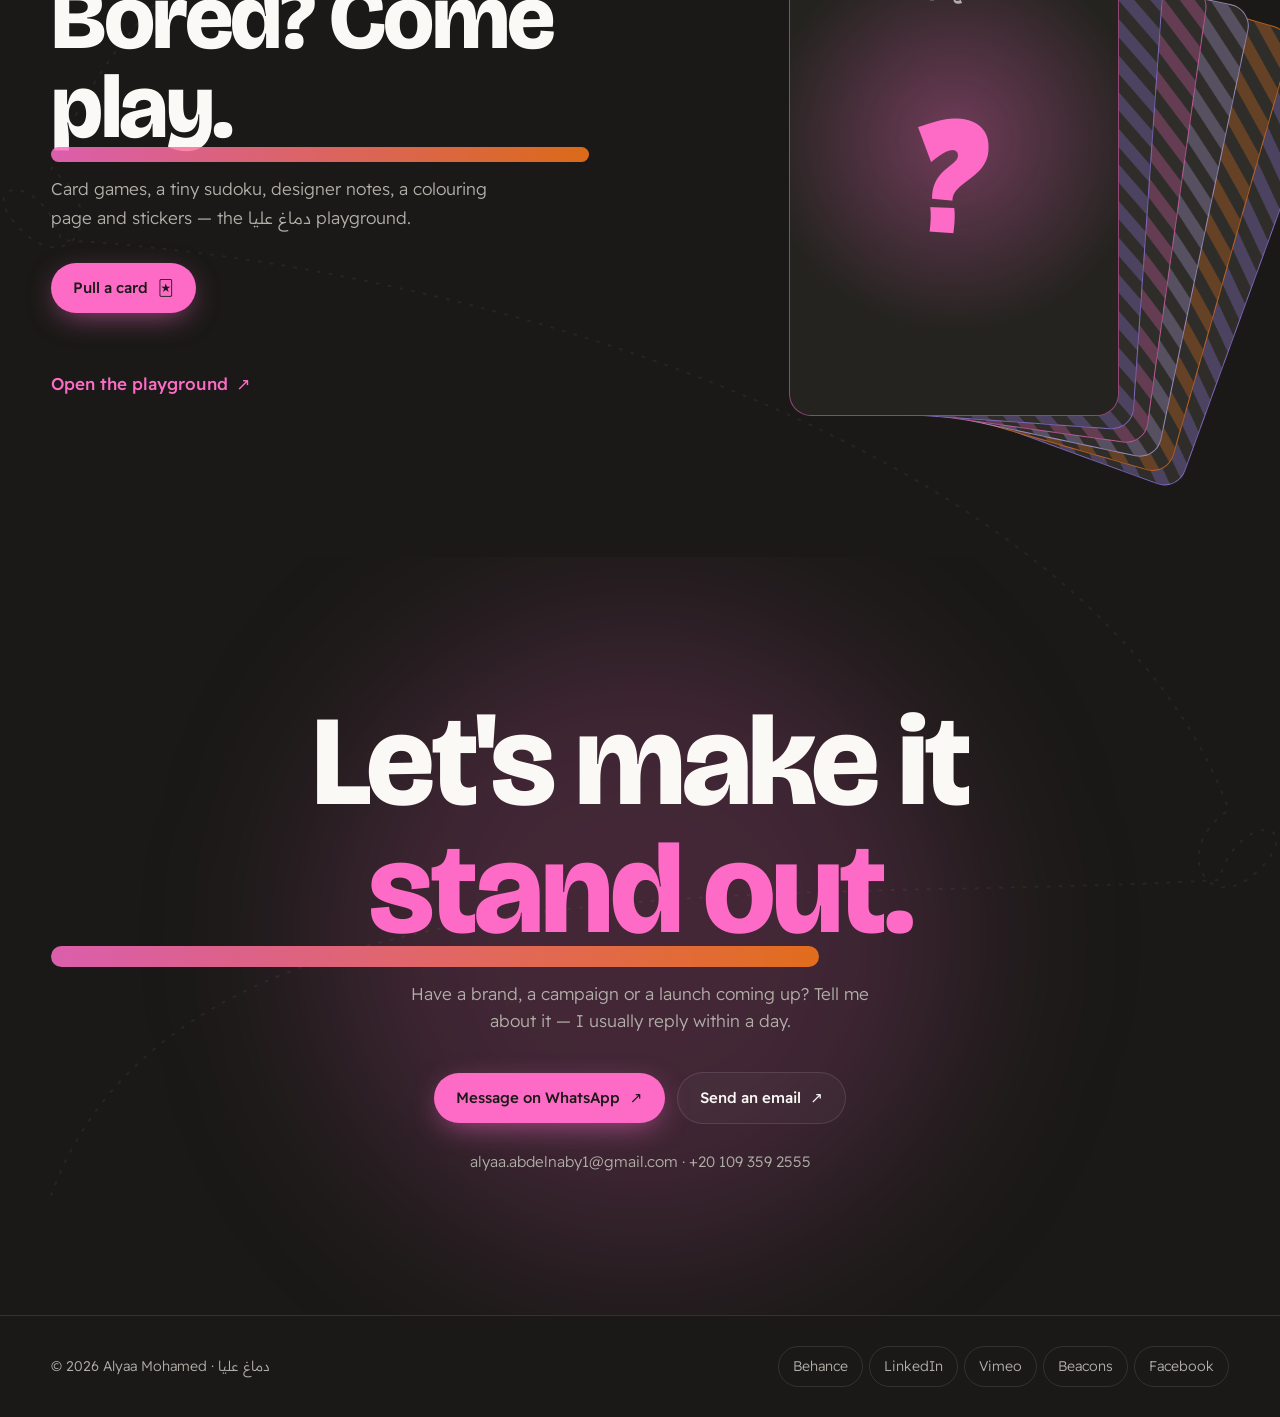
==== commit dd844a73: "Keep motion running on every device, videos in one smaller row Co-Authored-By: Claude Opus 5.5 <nore" ====
--- a/brain.html
+++ b/brain.html
@@ -19,7 +19,7 @@
 <link rel="preconnect" href="https://fonts.googleapis.com">
 <link rel="preconnect" href="https://fonts.gstatic.com" crossorigin>
 <link href="https://fonts.googleapis.com/css2?family=Bricolage+Grotesque:opsz,wght@12..96,400;12..96,600;12..96,800&family=Readex+Pro:wght@300;400;500;600&family=Alexandria:wght@500;700;800&family=Marhey:wght@500;700&display=swap" rel="stylesheet">
-<link rel="stylesheet" href="assets/style.css?v=1124j">
+<link rel="stylesheet" href="assets/style.css?v=1124k">
 </head>
 <body class="reveal" data-page="brain" data-title="page.brain">
 
@@ -132,9 +132,9 @@
   </div>
 </footer>
 
-<script src="assets/data.js?v=1124j"></script>
-<script src="assets/i18n.js?v=1124j"></script>
-<script src="assets/site.js?v=1124j"></script>
-<script src="assets/motion.js?v=1124j"></script>
+<script src="assets/data.js?v=1124k"></script>
+<script src="assets/i18n.js?v=1124k"></script>
+<script src="assets/site.js?v=1124k"></script>
+<script src="assets/motion.js?v=1124k"></script>
 </body>
 </html>
--- a/assets/style.css
+++ b/assets/style.css
@@ -422,7 +422,7 @@
   .stamp{width:92px;height:92px;top:-12px;inset-inline-end:-6px}
   .cs-next .thumb{display:none}
 }
-@media (prefers-reduced-motion:reduce){
+@media (prefers-reduced-motion:reduce) and (max-width:0px){
   *,*::before,*::after{animation:none!important;transition:none!important;scroll-behavior:auto!important}
   .reveal .name .ln>span,.reveal .fade,.reveal .arch-wrap{transform:none;opacity:1}
 }
@@ -601,7 +601,7 @@
 .cs-wait .die i{width:6px;height:6px}
 .cs-wait a{color:var(--pink);font-weight:500}
 .cs-wait.done{display:none}
-@media (prefers-reduced-motion:reduce){.loader{display:none}}
+@media (prefers-reduced-motion:reduce) and (max-width:0px){.loader{display:none}}
 
 /* home: play-to-work ad */
 .ad{position:relative;display:grid;grid-template-columns:1.1fr .9fr;gap:clamp(24px,5vw,70px);align-items:center;padding:clamp(26px,5vw,60px);border-radius:var(--r-lg);overflow:hidden;
@@ -767,7 +767,7 @@
 .kb-suits{position:absolute;bottom:9.2cqw;left:0;right:0;display:flex;justify-content:center;gap:4.2cqw;font-size:5.9cqw;line-height:1}
 .kb-suits i{font-style:normal}
 .kb-suits i:nth-child(1){color:#fe6bc7}.kb-suits i:nth-child(2){color:#fe7919}.kb-suits i:nth-child(3){color:#c6b5fe}.kb-suits i:nth-child(4){color:#fbf9f6}
-@media (prefers-reduced-motion:reduce){.kcard{transition:none}}
+@media (prefers-reduced-motion:reduce) and (max-width:0px){.kcard{transition:none}}
 /* services as 3 pillars */
 .pillar{display:grid;grid-template-columns:70px minmax(0,1fr) minmax(0,1.15fr);gap:30px;align-items:start;padding:clamp(30px,4vw,48px) 4px;border-bottom:1px solid var(--line)}
 .pl-n{font-family:var(--display);font-weight:600;font-size:16px;color:var(--pink);padding-top:10px}
@@ -837,7 +837,7 @@
 .ld-board .lt.can:focus-visible{outline:3px solid #1a1917;outline-offset:2px}
 .ld-board .lt.done{width:46%}
 @keyframes ldPulse{0%,100%{box-shadow:0 0 0 1.5px #1a1917,0 0 0 0 rgba(26,25,23,.5)}50%{box-shadow:0 0 0 1.5px #1a1917,0 0 0 6px rgba(26,25,23,.18)}}
-@media (prefers-reduced-motion:reduce){.ld-board .lt.can{animation:none;box-shadow:0 0 0 3px #1a1917}}
+@media (prefers-reduced-motion:reduce) and (max-width:0px){.ld-board .lt.can{animation:none;box-shadow:0 0 0 3px #1a1917}}
 .ld-home .hm b{font-size:12px;font-weight:600;color:var(--paper)}
 .ld-home .hm{display:flex;gap:6px;width:auto;padding:0 10px;align-items:center}
 
@@ -890,7 +890,7 @@
 .tc-tape{position:absolute;top:7%;width:30%;height:7%;background:#fe7919;opacity:.85;transform:rotate(-3deg)}
 .tc-suits{display:flex;gap:8%;font-size:9cqw}
 .tc-suits i{font-style:normal}.tc-suits i:nth-child(1){color:#fe6bc7}.tc-suits i:nth-child(2){color:#fe7919}.tc-suits i:nth-child(3){color:#c6b5fe}.tc-suits i:nth-child(4){color:#fbf9f6}
-@media (prefers-reduced-motion:reduce){.tcard{display:none}}
+@media (prefers-reduced-motion:reduce) and (max-width:0px){.tcard{display:none}}
 .note:nth-child(4n+1){--r:-1.6deg}.note:nth-child(4n+2){--r:1.2deg}.note:nth-child(4n+3){--r:-.8deg}.note:nth-child(4n){--r:1.8deg}
 /* phones: no pinned showcase — the work shows straight away */
 .motion .sc.sc-off{padding:clamp(70px,10vw,120px) 0 0}
@@ -924,7 +924,7 @@
 .cl:hover{transform:rotate(0) scale(1.08);box-shadow:0 0 0 2px var(--pink),0 14px 30px -12px rgba(254,107,199,.7)}
 @keyframes clRun{to{transform:translateX(-50%)}}
 @media (max-width:700px){.cl{width:124px;height:78px;border-radius:16px;padding:10px 14px}.cl img{max-height:48px}.cl-rows{gap:12px}.cl-set{gap:12px;padding-right:12px}}
-@media (prefers-reduced-motion:reduce){
+@media (prefers-reduced-motion:reduce) and (max-width:0px){
   .cl-rows{-webkit-mask:none;mask:none;overflow-x:auto}
   .cl-row{animation:none}.cl-set[aria-hidden]{display:none}
 }
@@ -989,7 +989,7 @@
   .wk-info{padding:20px 20px 24px;gap:12px}
   .wk h3{font-size:clamp(28px,7.5vw,40px)}
 }
-@media (prefers-reduced-motion:reduce){.wk{position:relative;top:auto;transform:none;filter:none}}
+@media (prefers-reduced-motion:reduce) and (max-width:0px){.wk{position:relative;top:auto;transform:none;filter:none}}
 
 @media (max-width:760px){.wk-grid .card:nth-child(9){display:none}}
 
@@ -1050,7 +1050,7 @@
 .knav-btn:disabled{opacity:.35;cursor:default}
 .knav-btn:focus-visible{outline:3px solid var(--pink);outline-offset:3px}
 .knav-n{min-width:64px;text-align:center;font-family:"Bricolage Grotesque",sans-serif;font-weight:800;font-size:15px;color:var(--muted);font-variant-numeric:tabular-nums}
-@media (prefers-reduced-motion:reduce){.ktoss,.kcard.k-in .kface,.kcard.k-back{transition:none;animation:none}}
+@media (prefers-reduced-motion:reduce) and (max-width:0px){.ktoss,.kcard.k-in .kface,.kcard.k-back{transition:none;animation:none}}
 
 /* ===== live card fan (top card game) ===== */
 .fan{position:absolute;inset:0;pointer-events:none}
@@ -1113,4 +1113,14 @@
 .cur-ring.big{width:64px;height:64px;top:-32px;left:-32px;background:rgba(254,107,199,.14)}
 .cur-ring.off{opacity:0}
 @media (pointer:coarse){.cur-ring{display:none}}
-@media (prefers-reduced-motion:reduce){.pen-line,.cur-ring{display:none}.marquee,.cl-rows{transform:none}}
+@media (prefers-reduced-motion:reduce) and (max-width:0px){.pen-line,.cur-ring{display:none}.marquee,.cl-rows{transform:none}}
+
+/* videos: one row, smaller */
+.mo-grid{grid-template-columns:repeat(6,minmax(0,1fr));gap:12px}
+.mo-grid .mo{border-radius:16px}
+.mo-grid .mo .play{width:44px;height:44px}
+.mo-grid .mo .play::before{border-width:7px 0 7px 12px;margin-left:3px}
+.mo-grid .mo .meta{font-size:12.5px;inset-inline:10px;bottom:9px;line-height:1.3}
+.mo-grid .mo .meta small{font-size:10.5px;padding:2px 7px}
+@media (max-width:900px){.mo-grid{display:flex;overflow-x:auto;scroll-snap-type:x mandatory;padding-bottom:8px;scrollbar-width:none}
+  .mo-grid::-webkit-scrollbar{display:none}.mo-grid .mo{flex:0 0 clamp(150px,40vw,210px);scroll-snap-align:start}}
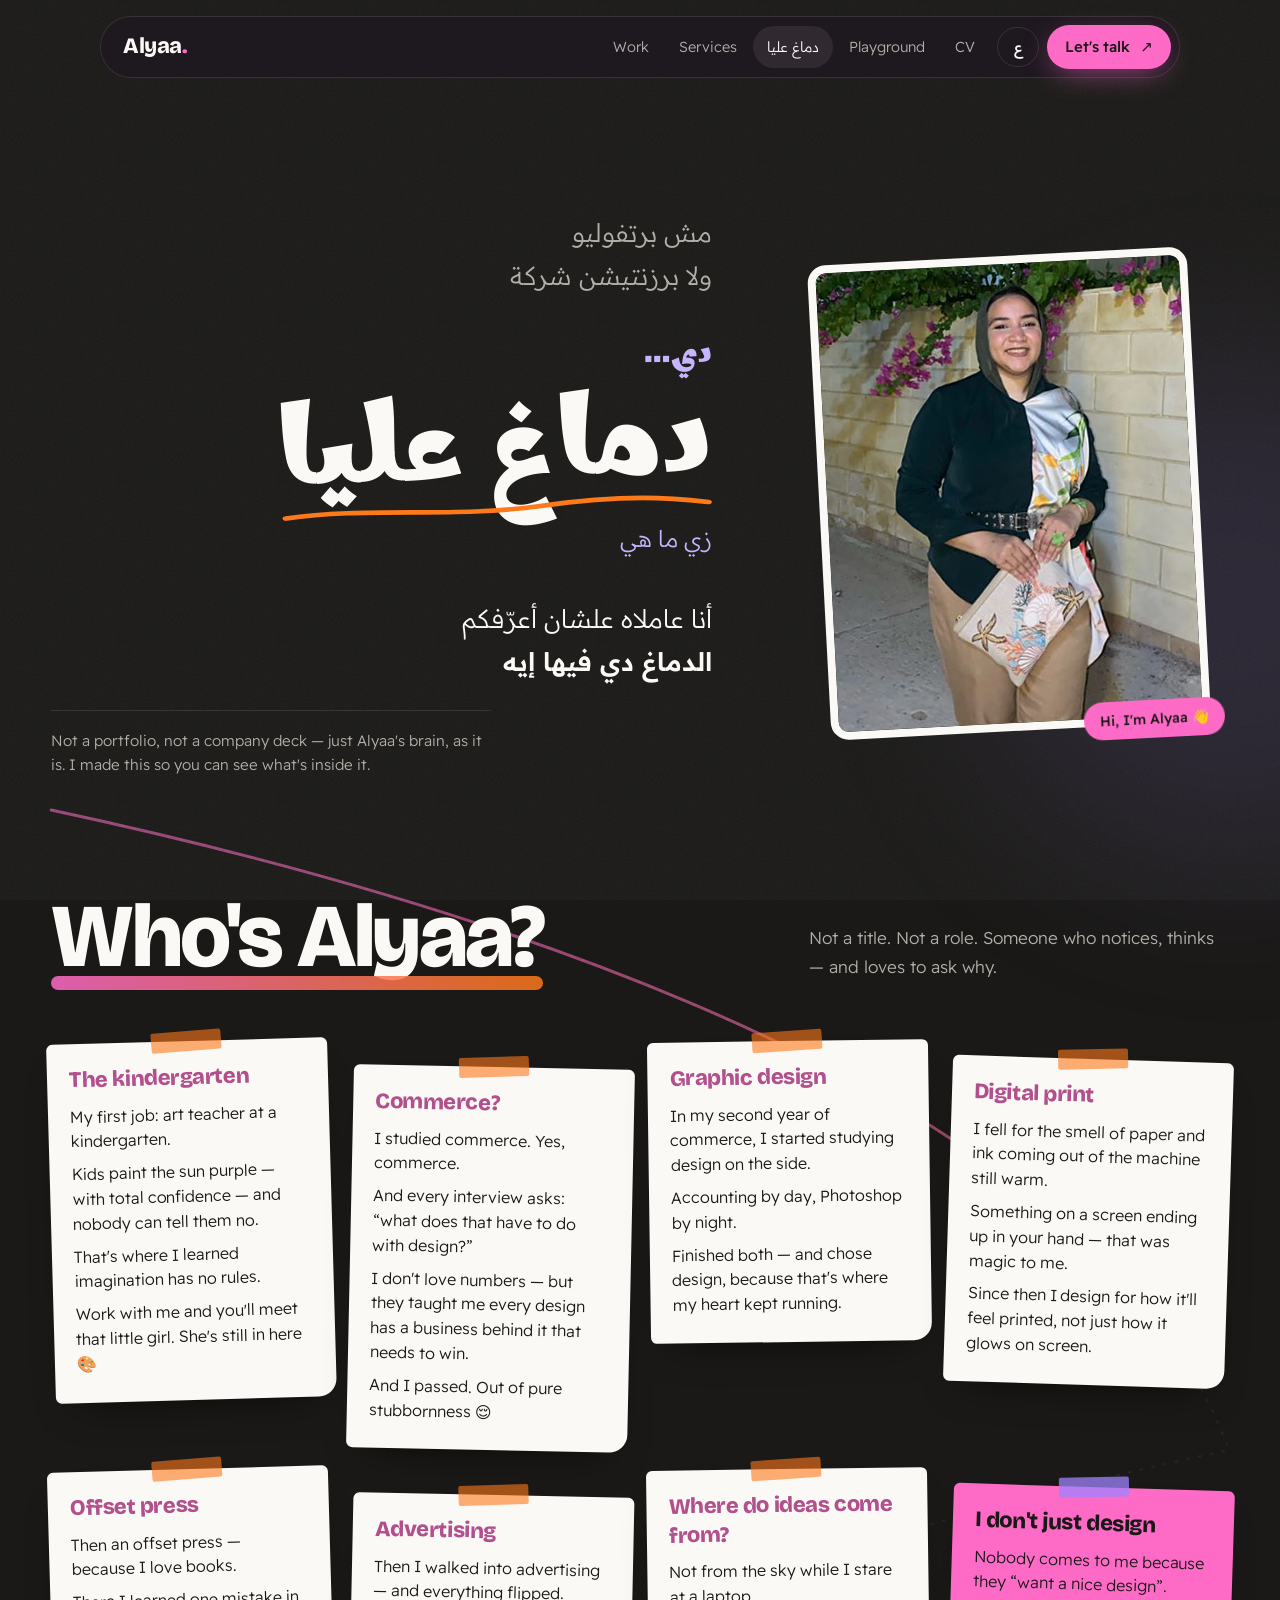
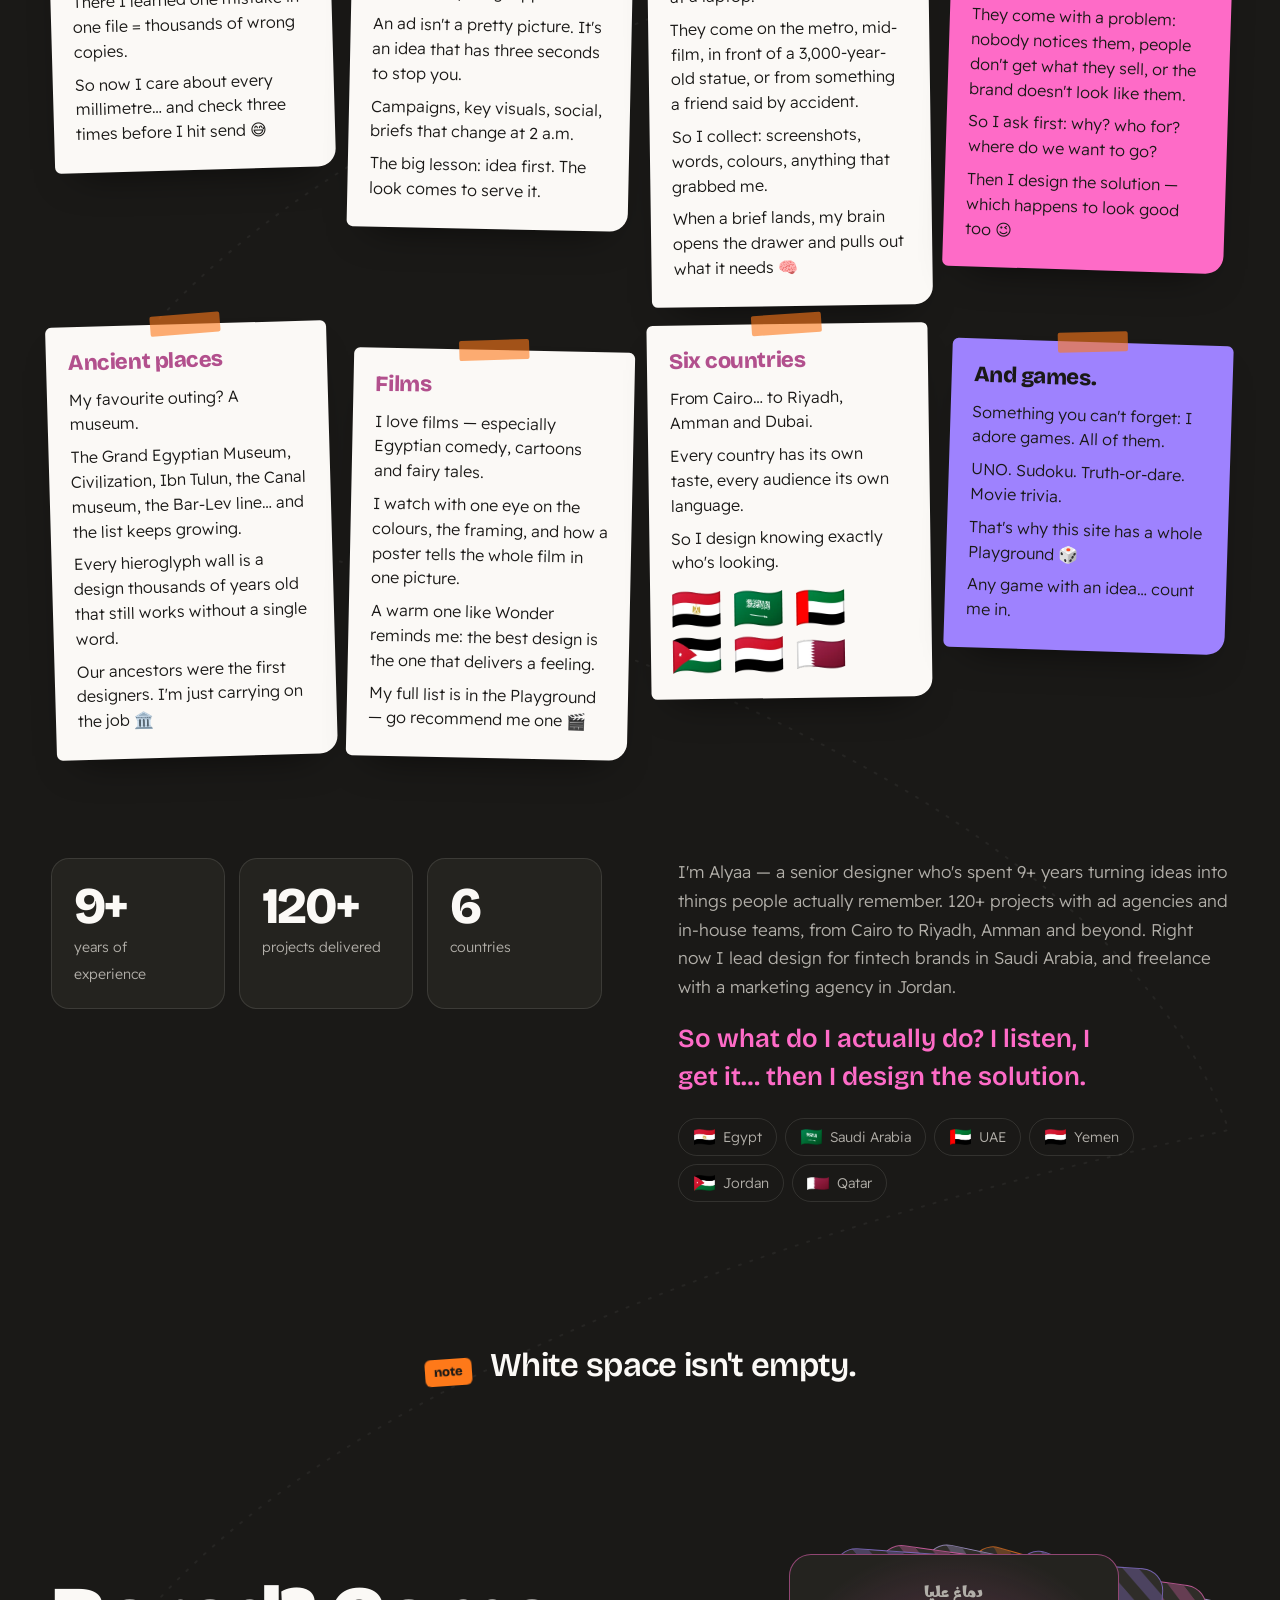
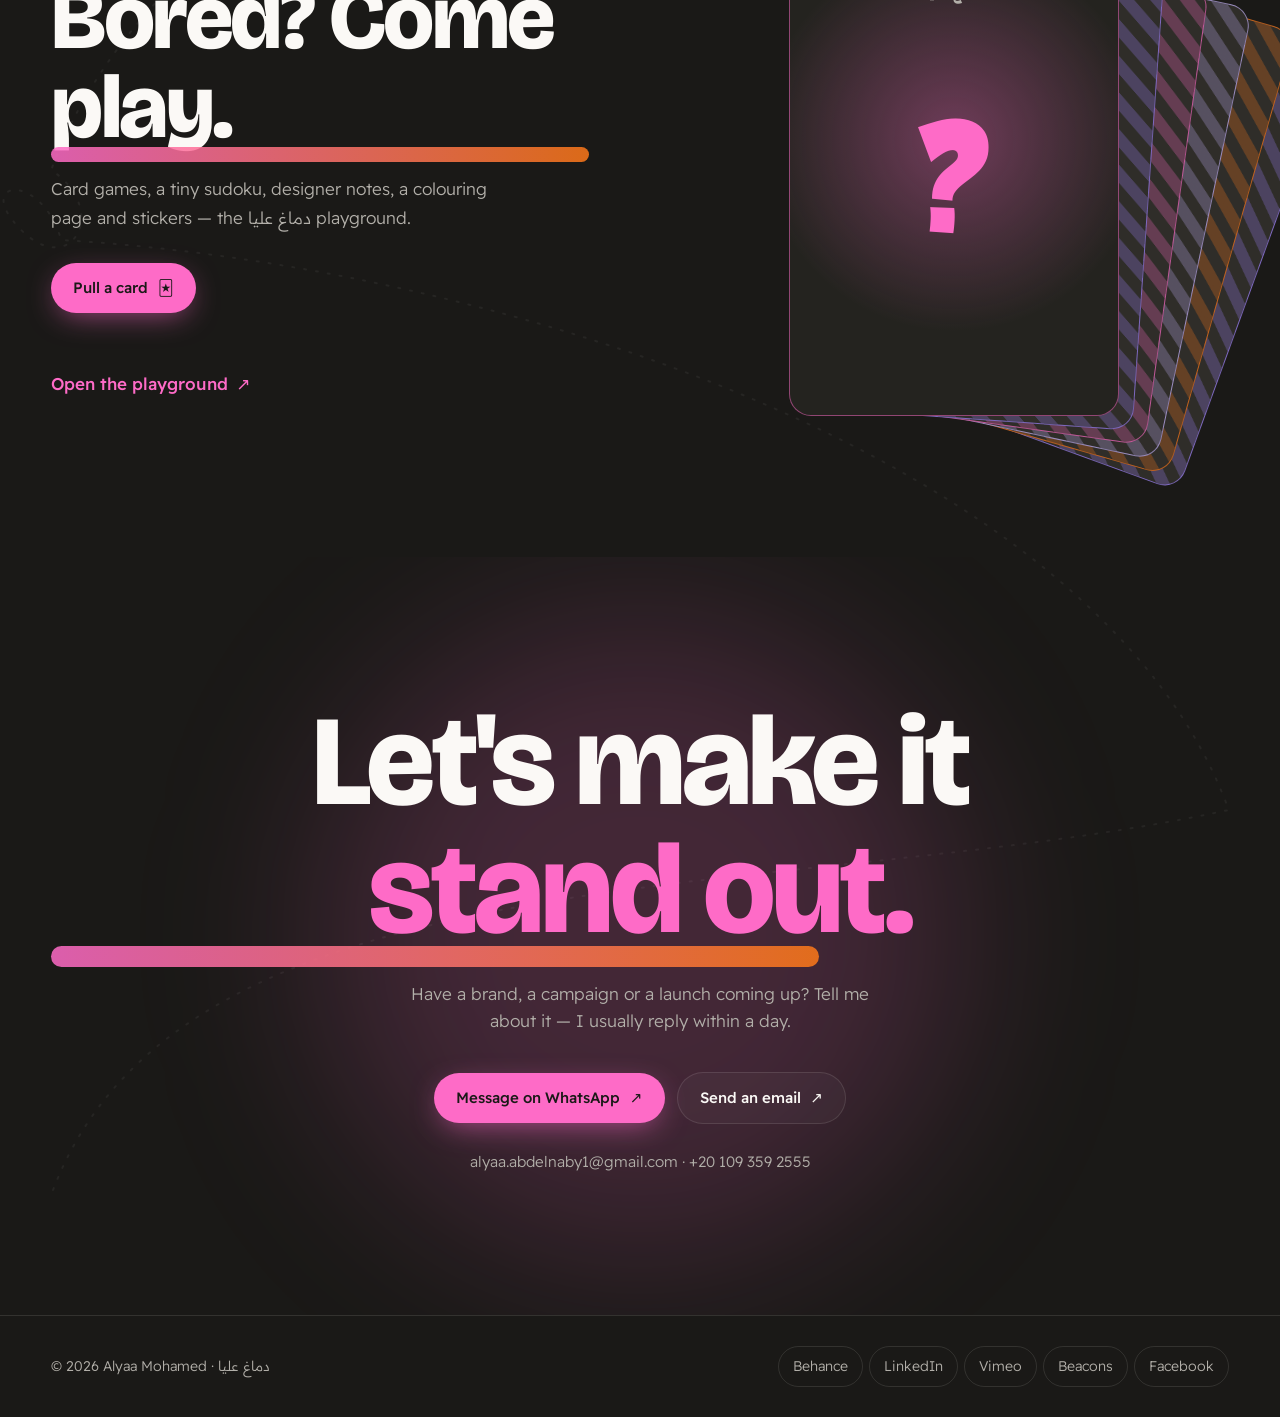
==== commit e4ed7908: "Card deck rewrite: emoji spell the film name, harder clues, verified lines, Kung Fu Panda and Forres" ====
--- a/brain.html
+++ b/brain.html
@@ -19,7 +19,7 @@
 <link rel="preconnect" href="https://fonts.googleapis.com">
 <link rel="preconnect" href="https://fonts.gstatic.com" crossorigin>
 <link href="https://fonts.googleapis.com/css2?family=Bricolage+Grotesque:opsz,wght@12..96,400;12..96,600;12..96,800&family=Readex+Pro:wght@300;400;500;600&family=Alexandria:wght@500;700;800&family=Marhey:wght@500;700&display=swap" rel="stylesheet">
-<link rel="stylesheet" href="assets/style.css?v=1124k">
+<link rel="stylesheet" href="assets/style.css?v=1124l">
 </head>
 <body class="reveal" data-page="brain" data-title="page.brain">
 
@@ -132,9 +132,9 @@
   </div>
 </footer>
 
-<script src="assets/data.js?v=1124k"></script>
-<script src="assets/i18n.js?v=1124k"></script>
-<script src="assets/site.js?v=1124k"></script>
-<script src="assets/motion.js?v=1124k"></script>
+<script src="assets/data.js?v=1124l"></script>
+<script src="assets/i18n.js?v=1124l"></script>
+<script src="assets/site.js?v=1124l"></script>
+<script src="assets/motion.js?v=1124l"></script>
 </body>
 </html>
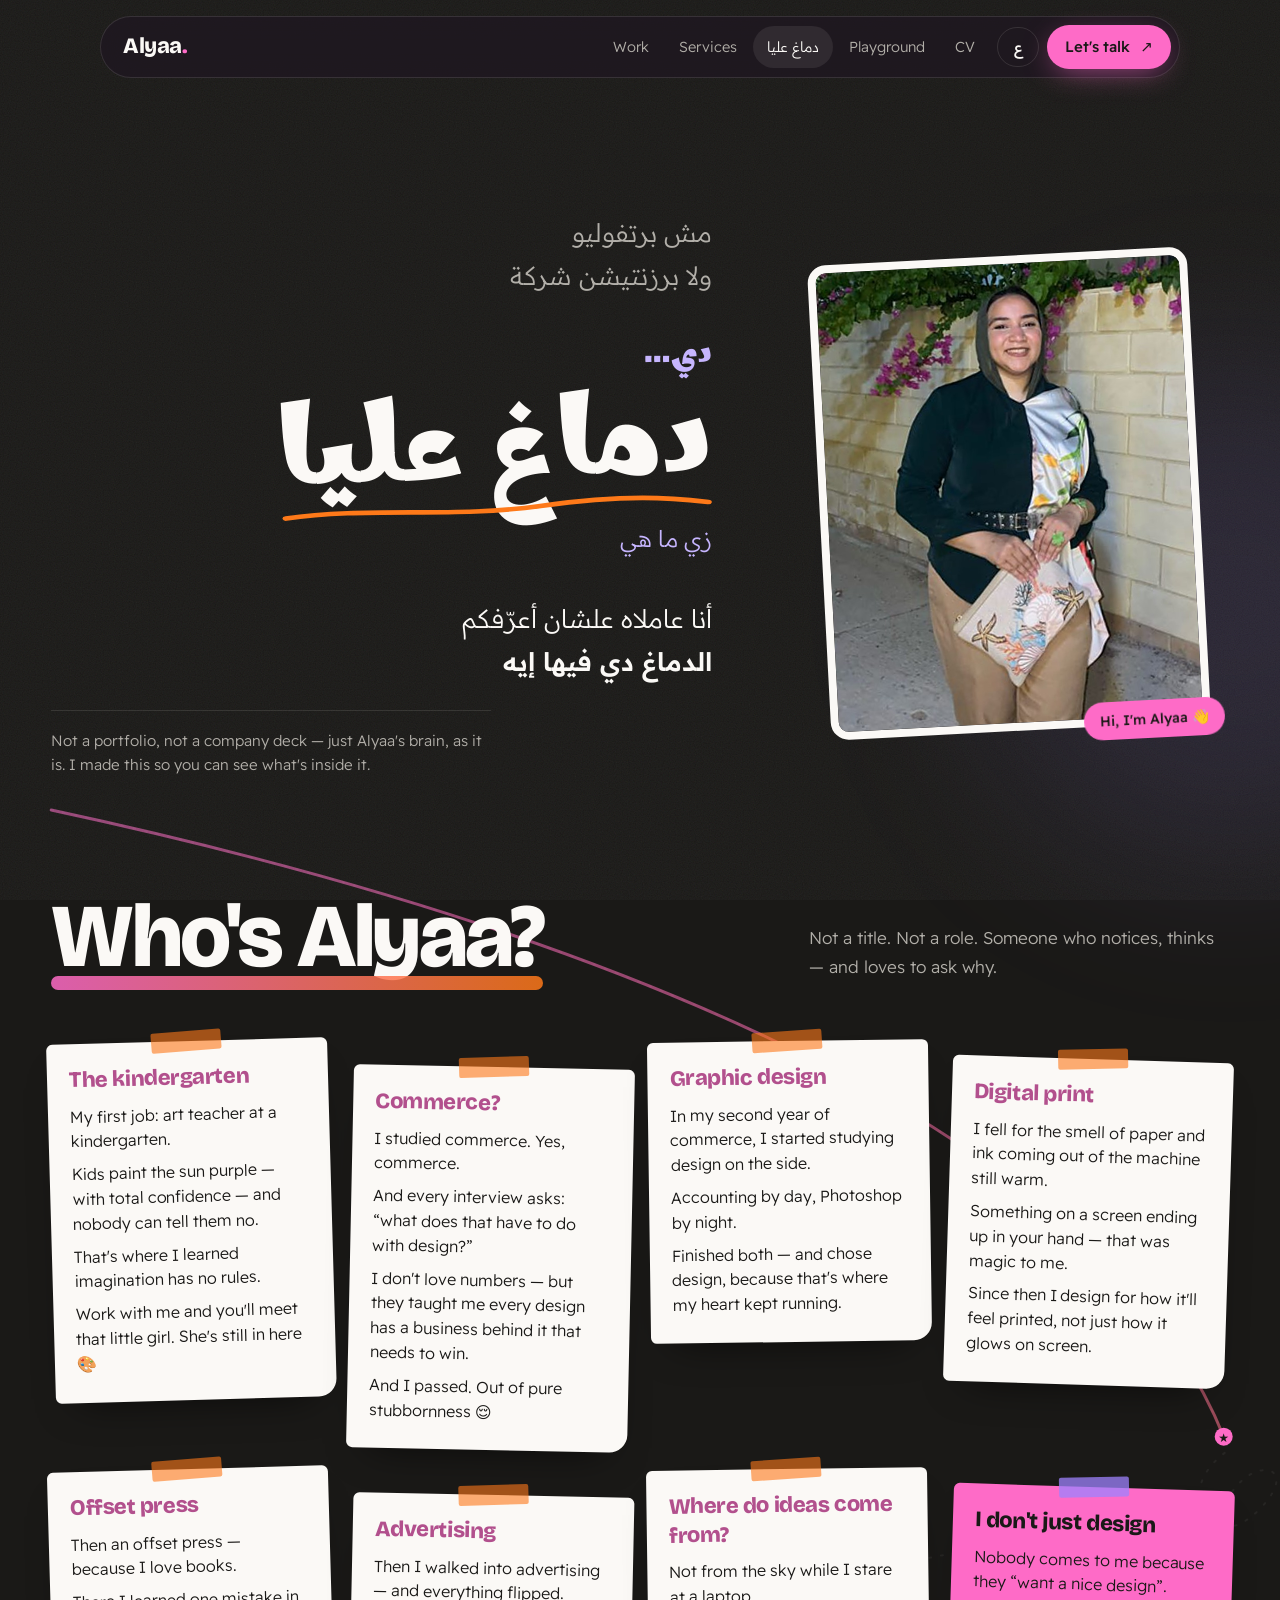
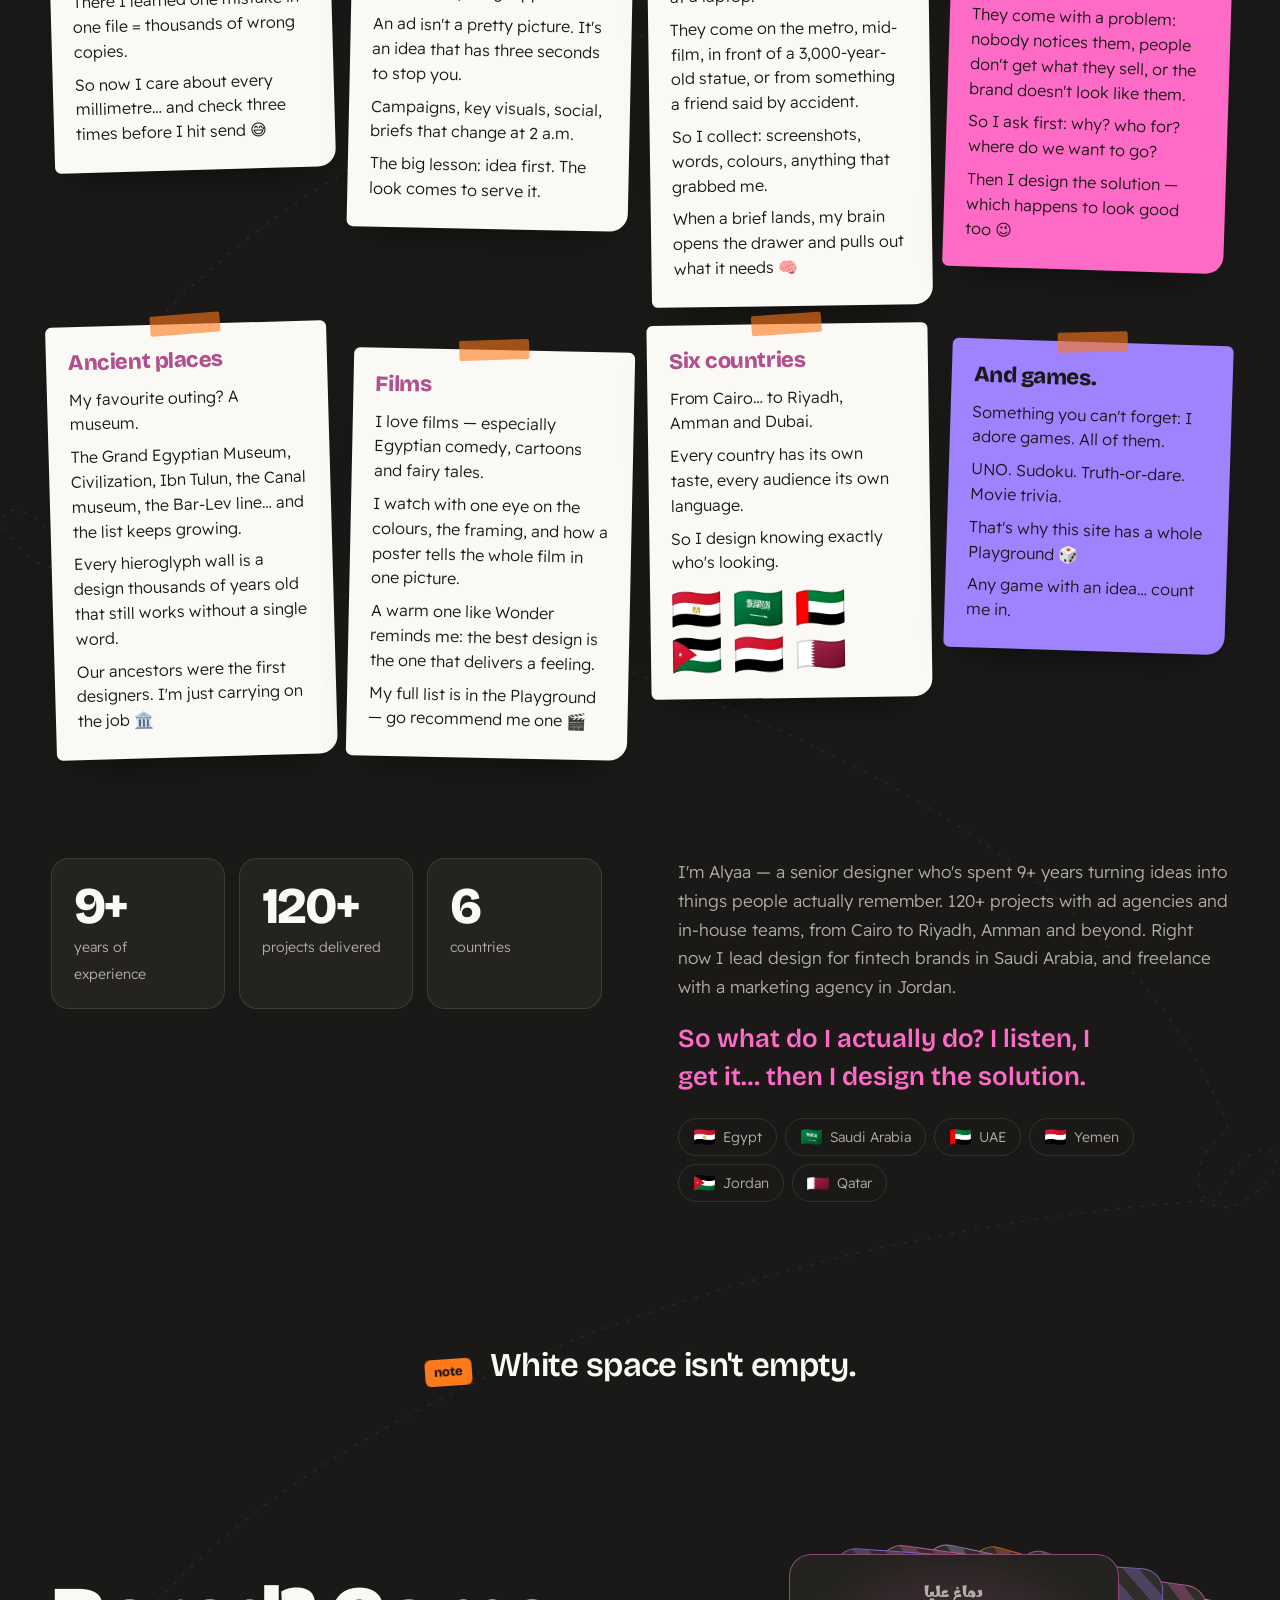
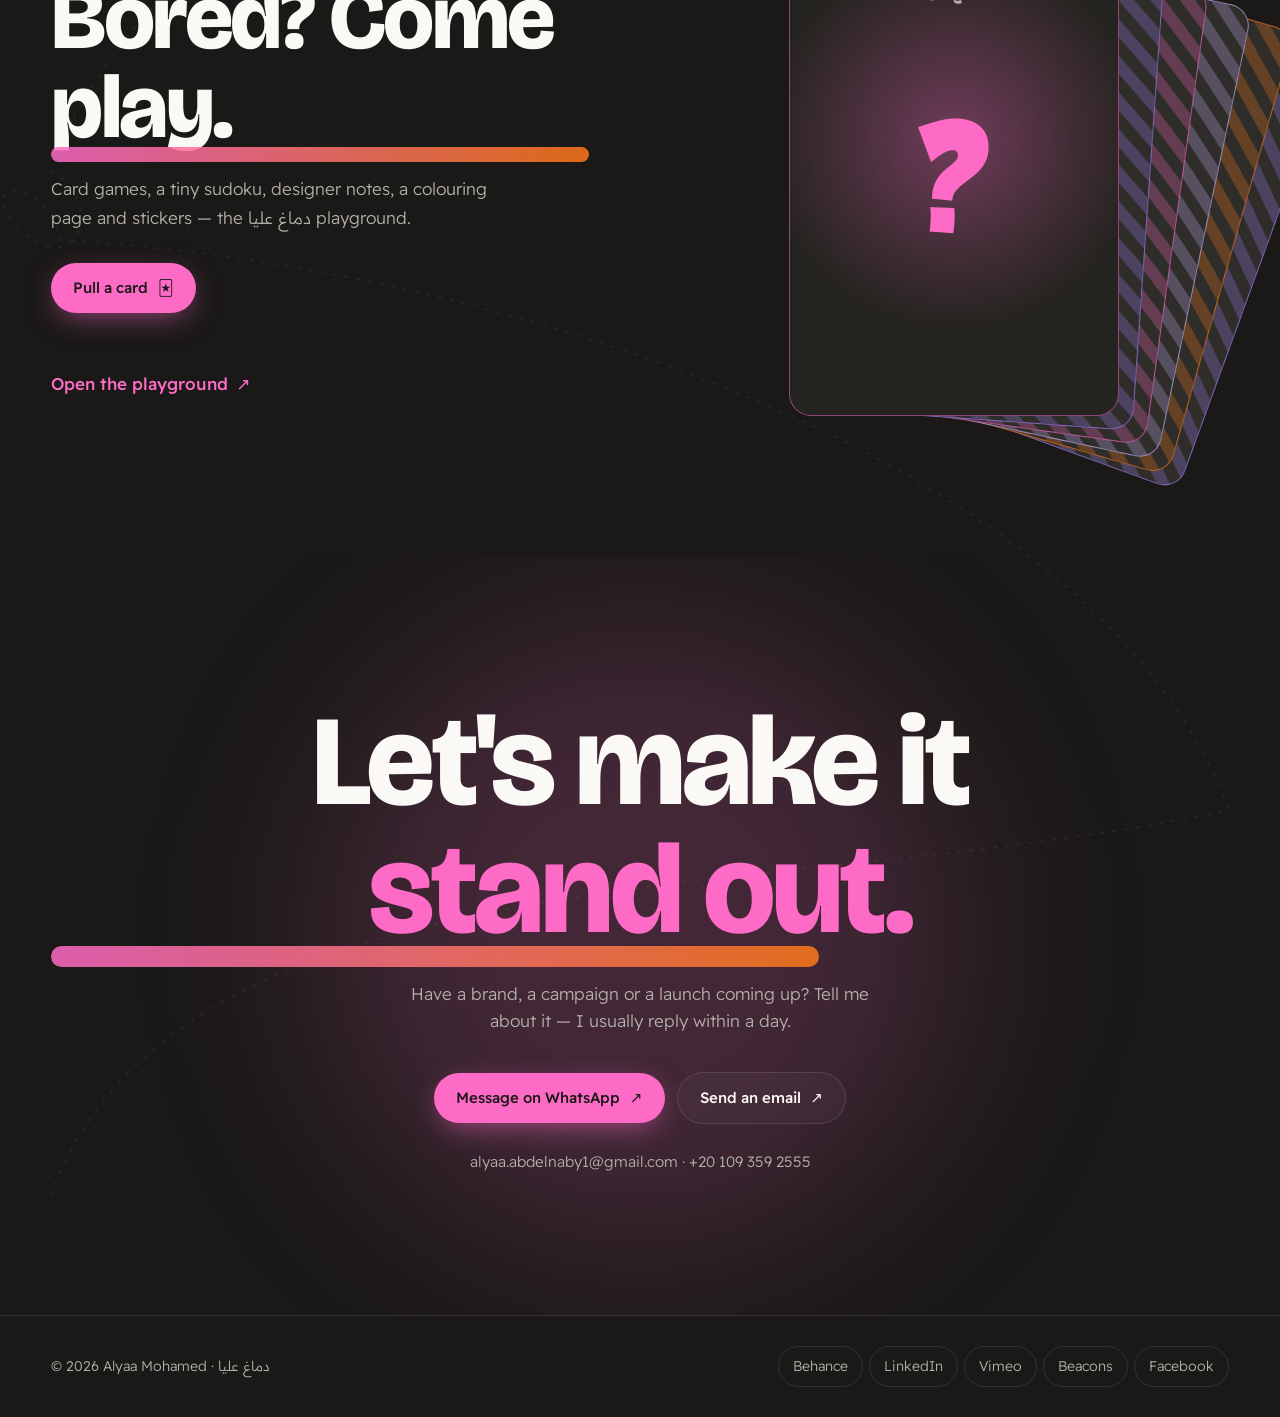
==== commit 5bc53aa8: "Add Syaaraat.com campaign from Behance to the work grid Co-Authored-By: Claude Opus 5.5 <noreply@ant" ====
--- a/brain.html
+++ b/brain.html
@@ -19,7 +19,7 @@
 <link rel="preconnect" href="https://fonts.googleapis.com">
 <link rel="preconnect" href="https://fonts.gstatic.com" crossorigin>
 <link href="https://fonts.googleapis.com/css2?family=Bricolage+Grotesque:opsz,wght@12..96,400;12..96,600;12..96,800&family=Readex+Pro:wght@300;400;500;600&family=Alexandria:wght@500;700;800&family=Marhey:wght@500;700&display=swap" rel="stylesheet">
-<link rel="stylesheet" href="assets/style.css?v=1124l">
+<link rel="stylesheet" href="assets/style.css?v=1124m">
 </head>
 <body class="reveal" data-page="brain" data-title="page.brain">
 
@@ -132,9 +132,9 @@
   </div>
 </footer>
 
-<script src="assets/data.js?v=1124l"></script>
-<script src="assets/i18n.js?v=1124l"></script>
-<script src="assets/site.js?v=1124l"></script>
-<script src="assets/motion.js?v=1124l"></script>
+<script src="assets/data.js?v=1124m"></script>
+<script src="assets/i18n.js?v=1124m"></script>
+<script src="assets/site.js?v=1124m"></script>
+<script src="assets/motion.js?v=1124m"></script>
 </body>
 </html>
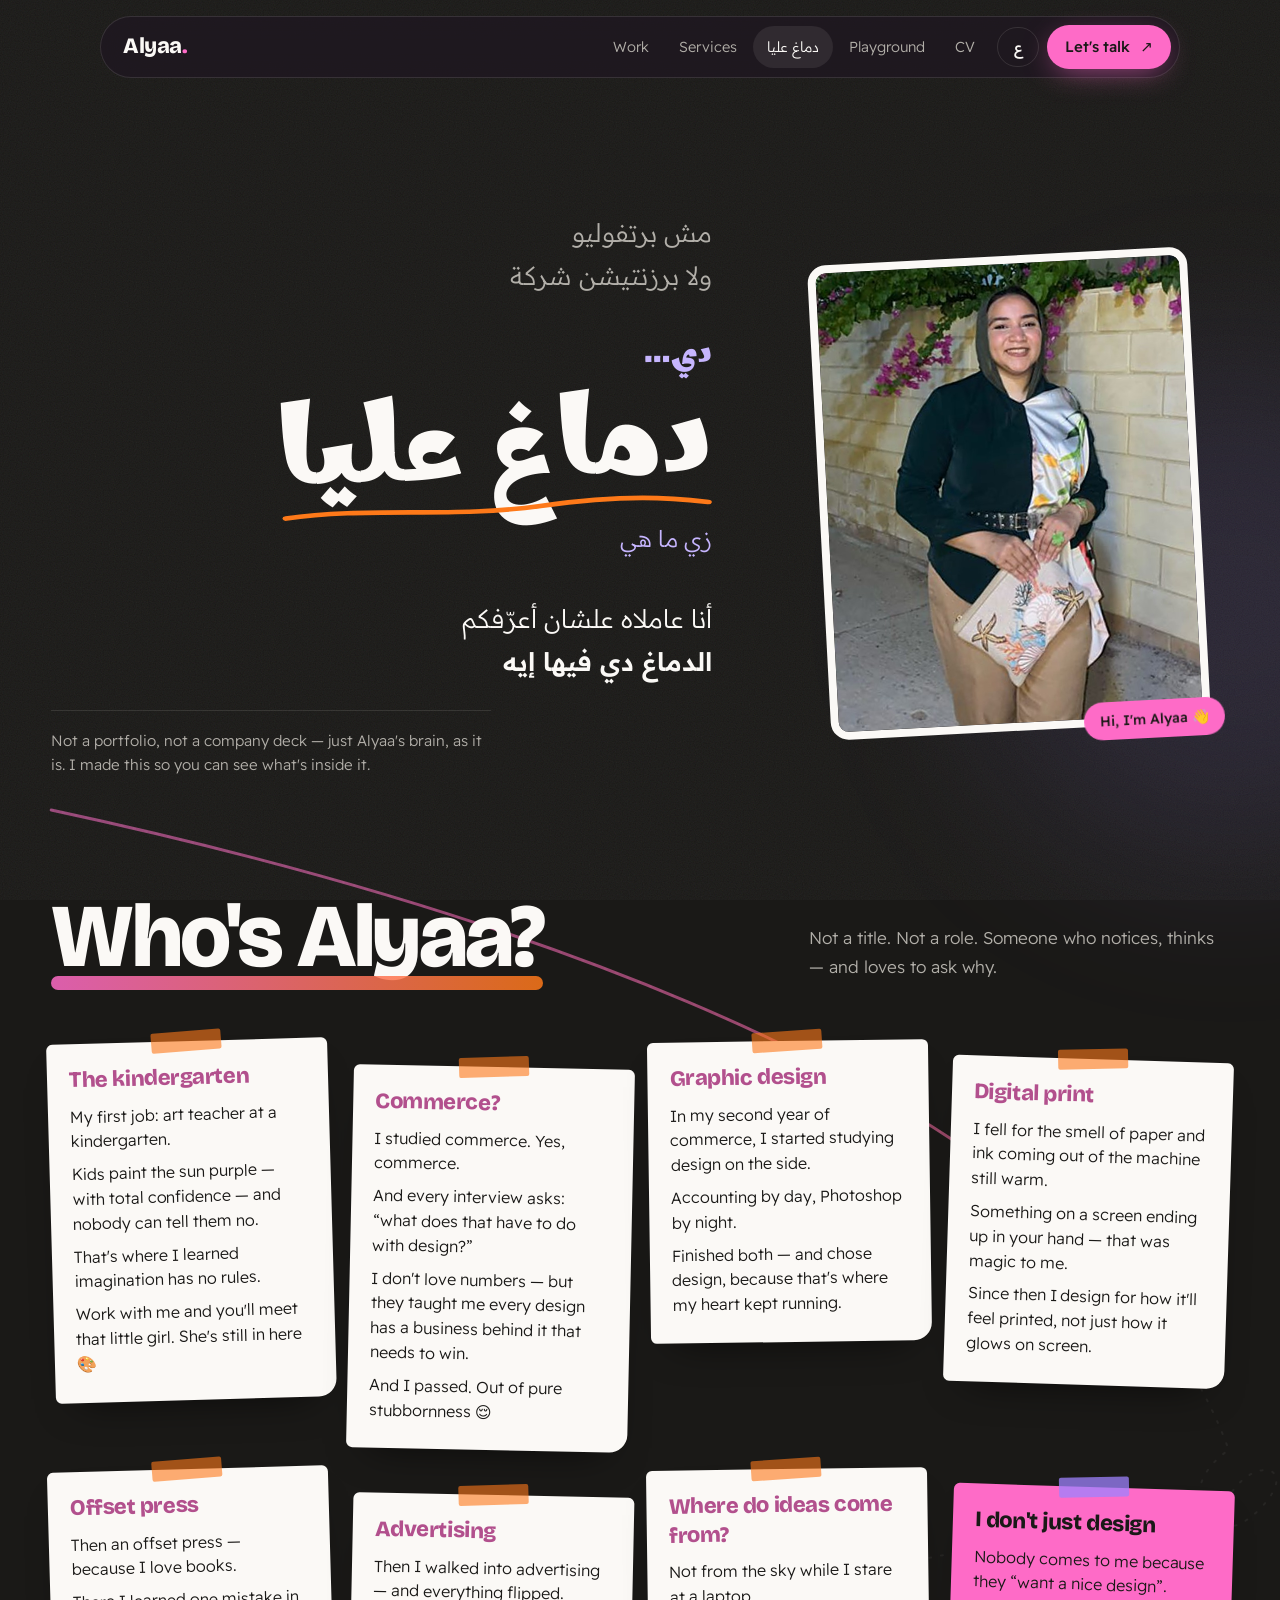
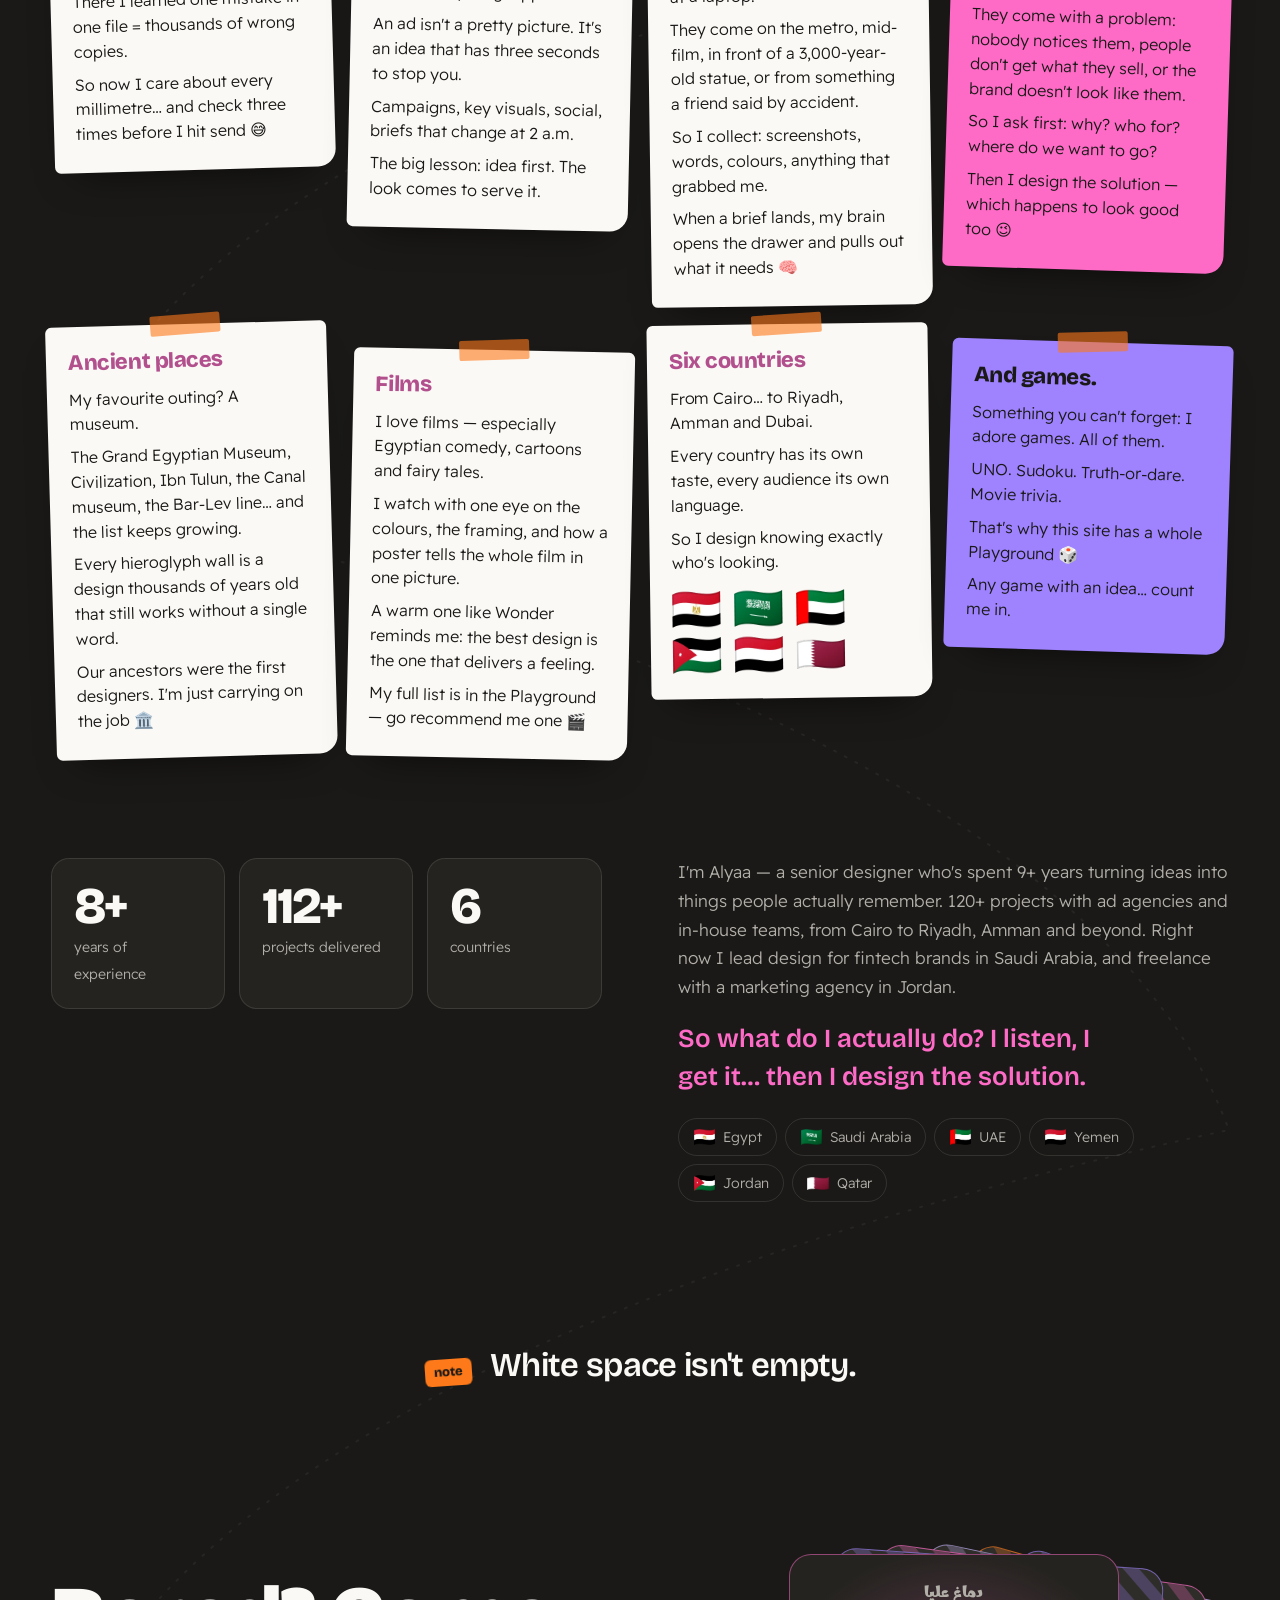
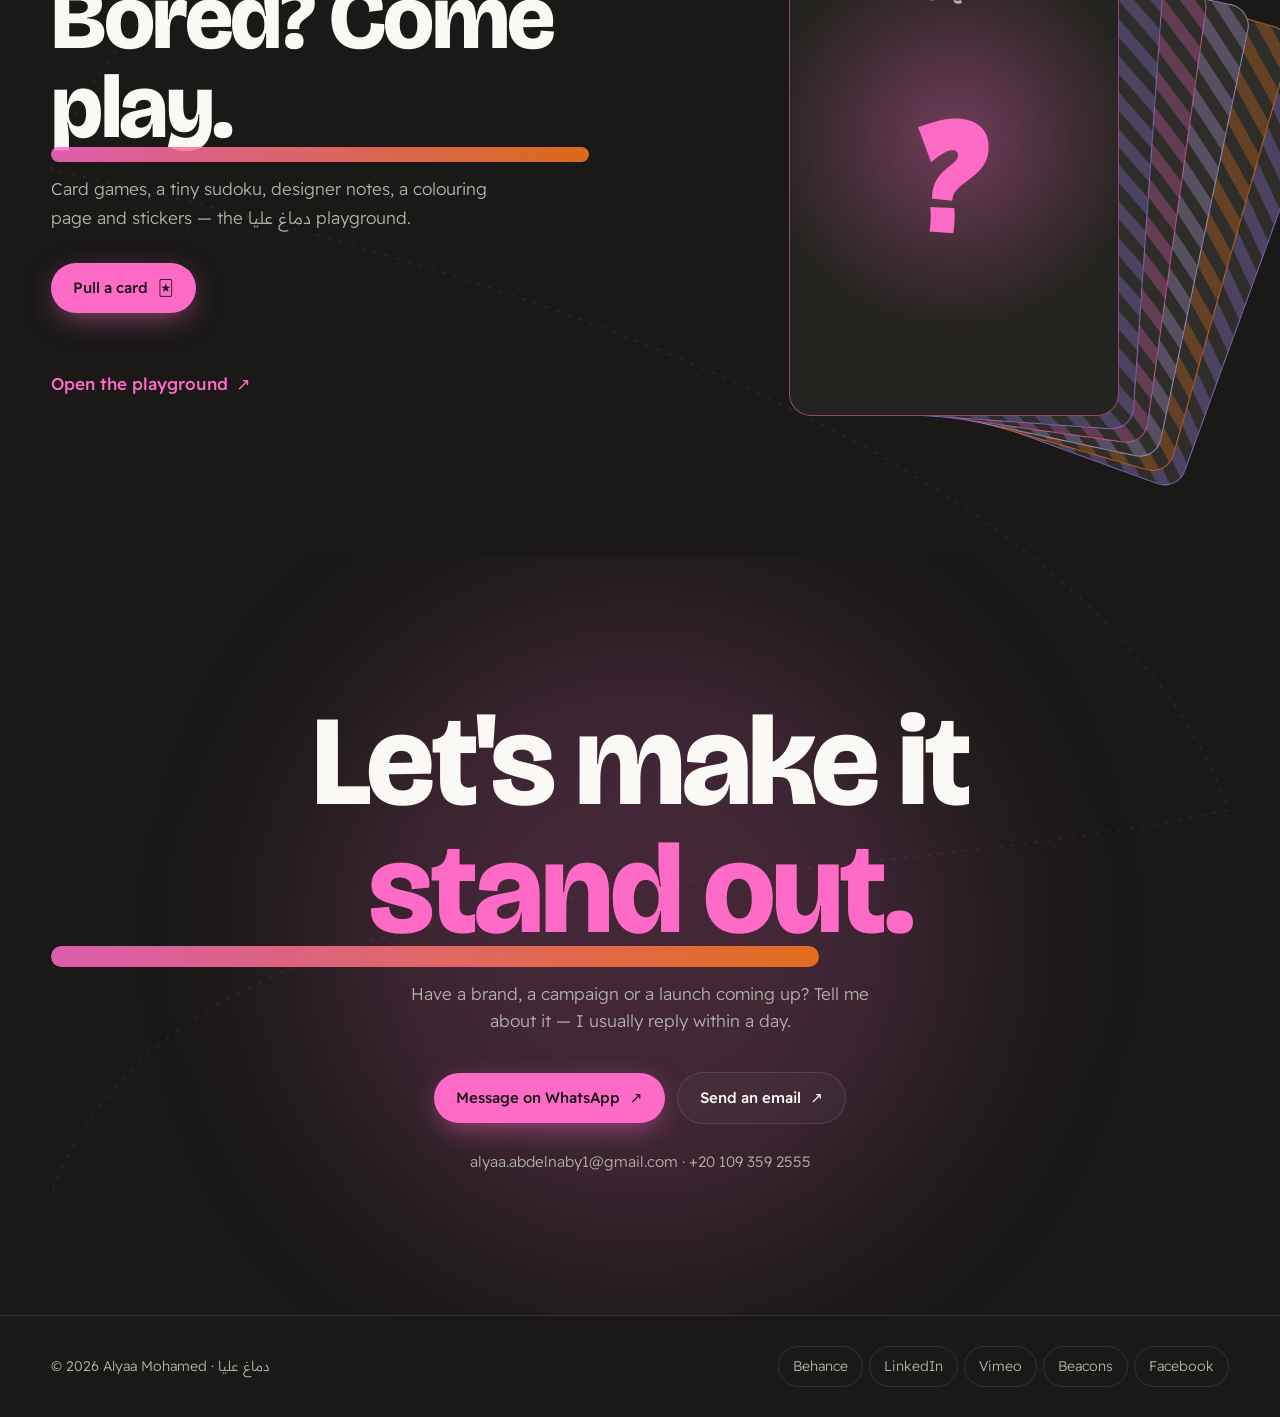
==== commit 3ea824b4: "Work cards fall back to the Behance cover when there's no local one Co-Authored-By: Claude Opus 5.5 " ====
--- a/brain.html
+++ b/brain.html
@@ -19,7 +19,7 @@
 <link rel="preconnect" href="https://fonts.googleapis.com">
 <link rel="preconnect" href="https://fonts.gstatic.com" crossorigin>
 <link href="https://fonts.googleapis.com/css2?family=Bricolage+Grotesque:opsz,wght@12..96,400;12..96,600;12..96,800&family=Readex+Pro:wght@300;400;500;600&family=Alexandria:wght@500;700;800&family=Marhey:wght@500;700&display=swap" rel="stylesheet">
-<link rel="stylesheet" href="assets/style.css?v=1124m">
+<link rel="stylesheet" href="assets/style.css?v=1124n">
 </head>
 <body class="reveal" data-page="brain" data-title="page.brain">
 
@@ -132,9 +132,9 @@
   </div>
 </footer>
 
-<script src="assets/data.js?v=1124m"></script>
-<script src="assets/i18n.js?v=1124m"></script>
-<script src="assets/site.js?v=1124m"></script>
-<script src="assets/motion.js?v=1124m"></script>
+<script src="assets/data.js?v=1124n"></script>
+<script src="assets/i18n.js?v=1124n"></script>
+<script src="assets/site.js?v=1124n"></script>
+<script src="assets/motion.js?v=1124n"></script>
 </body>
 </html>
